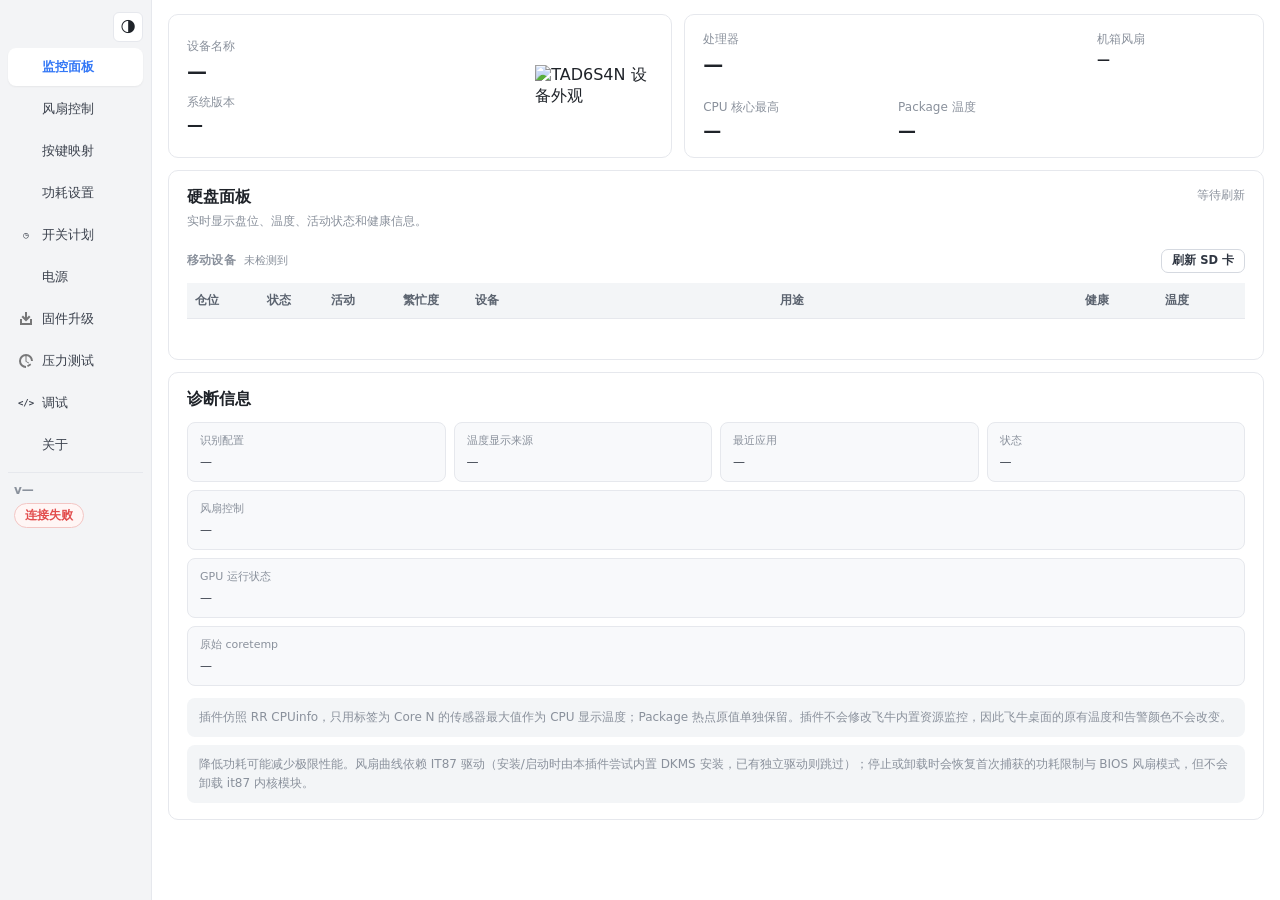
==== app/ui/static/index.html @ 25d03c38 "feat: 固件升级、压力测试、BIOS 在线升级与开关机计划（0.10.57-0.10.60） - firmware：FPT 工具上传与 BIOS/网卡固件本地刷写，上传校验与二次确认 - stre" ====
<!doctype html>
<html lang="zh-CN">
<head>
  <meta charset="utf-8">
  <meta name="viewport" content="width=device-width, initial-scale=1">
  <meta name="theme-color" content="#f3f4f6">
  <title>TAD6S4N模块</title>
  <script>
    // 首帧引导：与 app.js currentThemeMode() 同口径归一化存储值（非法值归
    // auto），跟随档优先读 fnOS 父窗口 body[theme-mode]（同源内嵌时），
    // 不可读再退 prefers-color-scheme，避免首帧闪错色。
    // theme-color 与 styles.css 的 --bg 同值：手机浏览器地址栏等宿主外壳
    // 取该色，跟随明暗同步，深色页面下不再顶条闪白。
    (function () {
      function parentThemeMode() {
        try {
          var parent = window.parent;
          if (parent === window || !parent.document || !parent.document.body) return '';
          var mode = (parent.document.body.getAttribute('theme-mode') || '').trim().toLowerCase();
          return mode === 'dark' || mode === 'light' ? mode : '';
        } catch (error) { return ''; /* 父窗口跨域不可读 */ }
      }
      try {
        var mode = localStorage.getItem('tad-theme');
        if (mode !== 'dark' && mode !== 'light' && mode !== 'auto') mode = 'auto';
        var theme = mode;
        if (mode === 'auto') {
          theme = parentThemeMode() || (window.matchMedia('(prefers-color-scheme: dark)').matches ? 'dark' : 'light');
        }
        document.documentElement.dataset.theme = theme;
        var themeColor = document.querySelector('meta[name="theme-color"]');
        if (themeColor) themeColor.setAttribute('content', theme === 'dark' ? '#141519' : '#f3f4f6');
      } catch (error) { /* localStorage 不可用时跟随系统 */ }
    })();
  </script>
  <link rel="stylesheet" href="styles.css?v=0.10.60">
  <script>
    // 样式自愈：升级包后浏览器可能仍持有带长缓存的远古样式表（无 CSS 变量，
    // 表现为图表坐标线消失、文字变黑、主题切换无反应）。绕过缓存拉取服务端
    // 现行 styles.css，缺少主题变量标记则把引用换成一次性地址强制刷新。
    (function () {
      if (!window.fetch) return;
      var link = document.querySelector('link[rel="stylesheet"][href*="styles.css"]');
      if (!link) return;
      fetch(link.href, { cache: 'reload' }).then(function (res) { return res.text(); }).then(function (text) {
        if (text.indexOf('chart-grid-line') !== -1 || link.dataset.healed === '1') return;
        link.dataset.healed = '1';
        link.href = link.href.replace(/([?&])v=[^&]*/, '$1v=' + Date.now());
      }).catch(function () { /* 网络失败时保持现状 */ });
    })();
  </script>
</head>
<body>
  <main class="shell">
    <div class="app-layout">
      <aside class="app-sidebar">
        <button id="theme-toggle" type="button" class="theme-toggle" aria-label="切换主题">🌗</button>
        <nav class="app-tabs" role="tablist" aria-label="插件功能">
          <button id="tab-temperature" type="button" role="tab" aria-selected="true" aria-controls="panel-temperature" tabindex="0"><img src="images/panel/监控面板图标.svg" alt="">监控面板</button>
          <button id="tab-fan" type="button" role="tab" aria-selected="false" aria-controls="panel-fan" tabindex="-1"><img src="images/panel/风扇控制图标.svg" alt="">风扇控制</button>
          <button id="tab-gpio" type="button" role="tab" aria-selected="false" aria-controls="panel-gpio" tabindex="-1"><img src="images/panel/按键映射图标.svg" alt="">按键映射</button>
          <button id="tab-power" type="button" role="tab" aria-selected="false" aria-controls="panel-power" tabindex="-1"><img src="images/panel/功耗设置图标.svg" alt="">功耗设置</button>
          <button id="tab-schedule" type="button" role="tab" aria-selected="false" aria-controls="panel-schedule" tabindex="-1"><span class="debug-tab-icon" aria-hidden="true">◷</span>开关计划</button>
          <button id="tab-crps" type="button" role="tab" aria-selected="false" aria-controls="panel-crps" tabindex="-1"><img src="images/panel/CRPS图标.svg" alt="">电源</button>
          <button id="tab-firmware" type="button" role="tab" aria-selected="false" aria-controls="panel-firmware" tabindex="-1"><img src="images/panel/固件升级图标.svg" alt="">固件升级</button>
          <button id="tab-stress" type="button" role="tab" aria-selected="false" aria-controls="panel-stress" tabindex="-1"><img src="images/panel/压力测试图标.svg" alt="">压力测试</button>
          <button id="tab-debug" type="button" role="tab" aria-selected="false" aria-controls="panel-debug" tabindex="-1"><span class="debug-tab-icon" aria-hidden="true">&lt;/&gt;</span>调试</button>
          <button id="tab-about" type="button" role="tab" aria-selected="false" aria-controls="panel-about" tabindex="-1"><img src="images/panel/关于我们图标.svg" alt="">关于</button>
        </nav>
        <section class="sidebar-meta" aria-label="插件信息">
          <span id="app-version" class="app-version">v—</span>
          <div class="health-summary">
            <span id="health" class="badge pending" tabindex="0" aria-describedby="health-tooltip">读取中</span>
            <div id="health-tooltip" class="health-tooltip" role="tooltip">正在读取模块状态…</div>
          </div>
        </section>
      </aside>

      <form id="config-form" class="tab-form">
        <section id="panel-temperature" class="tab-panel" role="tabpanel" aria-labelledby="tab-temperature">
          <section class="overview-grid" aria-label="设备状态">
            <article class="card device-identity">
              <div class="device-copy">
                <span>设备名称</span>
                <strong id="device-name">—</strong>
                <span>系统版本</span>
                <b id="os-version">—</b>
              </div>
              <img src="images/panel/设备外观图.svg" alt="TAD6S4N 设备外观">
            </article>
            <article class="card device-stats">
              <div class="processor-overview">
                <div>
                  <span>处理器</span>
                  <strong id="cpu-model">—</strong>
                </div>
                <div class="temperature-pair">
                  <p><span id="cpu-display-label">CPU 核心最高</span><b id="cpu-display-temperature">—</b></p>
                  <p><span>Package 温度</span><b id="package-temperature">—</b></p>
                </div>
              </div>
              <div class="fan-overview">
                <span>机箱风扇</span>
                <div id="fan-rpm-list" class="fan-rpm-list"><strong id="fan-rpm">—</strong></div>
              </div>
            </article>
          </section>

          <section class="card storage-panel" aria-labelledby="storage-heading">
            <div class="panel-heading">
              <div>
                <h2 id="storage-heading">硬盘面板</h2>
                <p>实时显示盘位、温度、活动状态和健康信息。</p>
              </div>
              <span id="storage-updated" class="table-meta">等待刷新</span>
            </div>
            <div id="storage-visual" class="storage-visual" aria-label="硬盘机箱槽位图"></div>
            <section id="storage-mobile" class="storage-mobile" aria-labelledby="storage-mobile-heading">
              <div class="storage-mobile-head">
                <h3 id="storage-mobile-heading">移动设备</h3>
                <span id="storage-mobile-count" class="storage-mobile-count">未检测到</span>
                <span id="storage-mobile-status" class="storage-mobile-status" role="status" aria-live="polite"></span>
                <button id="storage-refresh-sdcard" type="button" class="ghost">刷新 SD 卡</button>
              </div>
              <div id="storage-mobile-list" class="storage-mobile-list"></div>
            </section>
            <div class="table-scroll">
              <table class="status-table storage-table">
                <thead><tr><th class="storage-col-slot">仓位</th><th class="storage-col-state">状态</th><th class="storage-col-activity">活动</th><th class="storage-col-util">繁忙度</th><th class="storage-col-device"><span class="storage-head-device">设备</span><span class="storage-head-model">型号</span></th><th class="storage-col-purpose">用途</th><th class="storage-col-health">健康</th><th class="storage-col-temp">温度</th></tr></thead>
                <tbody id="storage-body"></tbody>
              </table>
            </div>
            <p id="storage-error" class="inline-status"></p>
          </section>

          <section class="card details">
            <h2>诊断信息</h2>
            <dl class="diagnostic-grid">
              <div class="diagnostic-card"><dt>识别配置</dt><dd id="profile">—</dd></div>
              <div class="diagnostic-card"><dt>温度显示来源</dt><dd id="temperature-source">—</dd></div>
              <div class="diagnostic-card"><dt>最近应用</dt><dd id="last-apply">—</dd></div>
              <div class="diagnostic-card"><dt>状态</dt><dd id="last-error">—</dd></div>
              <div class="diagnostic-card diagnostic-wide"><dt>风扇控制</dt><dd id="fan-control" class="diagnostic-chips">—</dd></div>
              <div class="diagnostic-card diagnostic-wide"><dt>GPU 运行状态</dt><dd id="gpu-runtime" class="diagnostic-chips">—</dd></div>
              <div class="diagnostic-card diagnostic-wide"><dt>原始 coretemp</dt><dd id="temperature-sensors" class="diagnostic-chips sensor-chips">—</dd></div>
            </dl>
            <p class="notice temperature-notice">插件仿照 RR CPUinfo，只用标签为 Core N 的传感器最大值作为 CPU 显示温度；Package 热点原值单独保留。插件不会修改飞牛内置资源监控，因此飞牛桌面的原有温度和告警颜色不会改变。</p>
            <p class="notice">降低功耗可能减少极限性能。风扇曲线依赖 IT87 驱动（安装/启动时由本插件尝试内置 DKMS 安装，已有独立驱动则跳过）；停止或卸载时会恢复首次捕获的功耗限制与 BIOS 风扇模式，但不会卸载 it87 内核模块。</p>
          </section>
        </section>

        <section id="panel-fan" class="tab-panel" role="tabpanel" aria-labelledby="tab-fan" hidden>
          <div id="fan-driver-warning" class="fan-driver-warning" role="alert" hidden>
            <span class="warning-icon" aria-hidden="true">!</span>
            <div>
              <strong id="fan-warning-title">未检测到或未加载 IT87 风扇驱动</strong>
              <p><span id="fan-warning-description">风扇转速和 PWM 控制暂不可用。请确认已安装 dkms、gcc、make 与当前内核的 linux-headers，然后重启本模块。</span> <a id="fan-warning-driver-link" href="https://github.com/IamAyang233/fnos-it87-kmod" target="_blank" rel="noopener noreferrer">仍可用独立 IT87 驱动包（可选）</a></p>
            </div>
          </div>
          <section class="card fan-editor" aria-labelledby="fan-heading">
            <div class="panel-heading fan-heading">
              <div>
                <h2 id="fan-heading">HDD/SATA、NVMe 与 CPU 三温控曲线</h2>
                <p>三条曲线分别计算目标转速，始终采用较高值；出厂默认按「平衡」曲线绑定全部风扇与硬盘，传感器异常或达到紧急温度时自动满速（「关停」档除外：维修期间一律停转，超过紧急温度只蜂鸣报警，最长 5 分钟后自动恢复原曲线并起转，再次点击「关停」也可立即恢复）。</p>
              </div>
              <label class="toggle"><input id="fan-enabled" type="checkbox"><span></span>启用风扇曲线</label>
            </div>

            <select id="fan-device" hidden aria-hidden="true"></select>
            <div class="field-grid fan-settings">
              <label class="field">
                <span>最低转速</span>
                <div class="input-wrap"><input id="fan-min" type="number" min="30" max="100" step="1" required><b>%</b></div>
                <small>默认 40%；为防止停转，最低允许 30%</small>
              </label>
              <label class="field">
                <span>紧急满速温度</span>
                <div class="input-wrap"><input id="fan-emergency" type="number" min="70" max="100" step="1" required><b>°C</b></div>
                <small>达到此温度立即强制 100%</small>
              </label>
              <label class="field">
                <span>采样间隔</span>
                <div class="input-wrap"><input id="fan-poll" type="number" min="1" max="10" step="1" required><b>秒</b></div>
                <small>建议保持 2 秒</small>
              </label>
            </div>

            <div class="curve-tabs" role="tablist" aria-label="温控曲线编辑器切换">
              <button id="curve-tab-hdd" type="button" class="curve-tab" role="tab" aria-selected="true" aria-controls="disk-curve-editor">HDD/SATA</button>
              <button id="curve-tab-nvme" type="button" class="curve-tab" role="tab" aria-selected="false" aria-controls="nvme-curve-editor">NVMe</button>
              <button id="curve-tab-cpu" type="button" class="curve-tab" role="tab" aria-selected="false" aria-controls="cpu-curve-editor">CPU</button>
            </div>

            <div class="curve-modes" role="group" aria-label="曲线模式">
              <span class="curve-modes-label">曲线模式</span>
              <button id="curve-mode-quiet" type="button" class="curve-mode" data-curve-mode="quiet">静音</button>
              <button id="curve-mode-balanced" type="button" class="curve-mode" data-curve-mode="balanced">平衡</button>
              <button id="curve-mode-performance" type="button" class="curve-mode" data-curve-mode="performance">性能</button>
              <button id="curve-mode-temp" type="button" class="curve-mode" data-curve-mode="temp">临时</button>
              <button id="curve-mode-full" type="button" class="curve-mode" data-curve-mode="full">全速</button>
              <button id="curve-mode-off" type="button" class="curve-mode" data-curve-mode="off">关停</button>
              <button id="curve-mode-manual" type="button" class="curve-mode" data-curve-mode="manual">手动</button>
              <button id="curve-custom-1" type="button" class="curve-mode" data-curve-slot="1">自定义 1</button>
              <button id="curve-custom-2" type="button" class="curve-mode" data-curve-slot="2">自定义 2</button>
              <button id="curve-custom-3" type="button" class="curve-mode" data-curve-slot="3">自定义 3</button>
            </div>

            <div id="fan-alarm-mute-row" class="fan-alarm-mute">
              <label class="toggle"><input id="fan-alarm-mute" type="checkbox"><span></span>临时静音关停档故障/超温报警</label>
              <span id="fan-alarm-mute-status" class="inline-status" role="status" aria-live="polite">仅屏蔽关停档下每 20 秒一次的蜂鸣；界面报警与日志保留，退出「关停」后自动恢复。</span>
            </div>

            <div class="curve-editors">
              <section id="disk-curve-editor" class="curve-editor" role="tabpanel" aria-labelledby="disk-curve-heading" data-curve-kind="hdd">
                <div class="curve-editor-heading">
                  <h3 id="disk-curve-heading">HDD/SATA 温度曲线</h3>
                  <span>取已勾选前置仓的最高温度</span>
                </div>
                <svg id="disk-curve-chart" class="curve-chart" viewBox="0 0 640 260" role="application" tabindex="0" aria-label="可拖拽的 HDD 温控曲线"></svg>
                <div class="curve-toolbar">
                  <div class="curve-actions">
                    <button id="disk-curve-add" type="button">+ 增加节点</button>
                    <button id="disk-curve-remove" type="button">删除选中节点</button>
                  </div>
                  <strong id="disk-curve-selected">—</strong>
                </div>
                <fieldset class="curve-fan-selector"><legend>HDD/SATA 曲线控制的风扇</legend><div id="hdd-fan-options" class="curve-fan-options"></div></fieldset>
                <fieldset class="curve-slot-selector">
                  <legend>参与 HDD/SATA 温控的槽位</legend>
                  <p>取消勾选后，该槽位温度不再影响风扇；温度缓存约每 60 秒更新。</p>
                  <div id="hdd-slot-options" class="curve-slot-options"></div>
                </fieldset>
              </section>
              <section id="nvme-curve-editor" class="curve-editor" role="tabpanel" aria-labelledby="nvme-curve-heading" data-curve-kind="nvme" hidden>
                <div class="curve-editor-heading">
                  <h3 id="nvme-curve-heading">NVMe 温度曲线</h3>
                  <span>取已勾选 M.2 槽的最高温度</span>
                </div>
                <svg id="nvme-curve-chart" class="curve-chart" viewBox="0 0 640 260" role="application" tabindex="0" aria-label="可拖拽的 NVMe 温控曲线"></svg>
                <div class="curve-toolbar">
                  <div class="curve-actions">
                    <button id="nvme-curve-add" type="button">+ 增加节点</button>
                    <button id="nvme-curve-remove" type="button">删除选中节点</button>
                  </div>
                  <strong id="nvme-curve-selected">—</strong>
                </div>
                <fieldset class="curve-fan-selector"><legend>NVMe 曲线控制的风扇</legend><div id="nvme-fan-options" class="curve-fan-options"></div></fieldset>
                <fieldset class="curve-slot-selector">
                  <legend>参与 NVMe/SSD 温控的槽位</legend>
                  <p>取消勾选后，该槽位温度不再影响风扇；全部取消则停用 NVMe 温控曲线。</p>
                  <div id="nvme-slot-options" class="curve-slot-options"></div>
                </fieldset>
              </section>
              <section id="cpu-curve-editor" class="curve-editor" role="tabpanel" aria-labelledby="cpu-curve-heading" data-curve-kind="cpu" hidden>
                <div class="curve-editor-heading">
                  <h3 id="cpu-curve-heading">CPU 温度曲线</h3>
                  <span>读取 coretemp 最高值</span>
                </div>
                <svg id="fan-curve-chart" class="curve-chart" viewBox="0 0 640 260" role="application" tabindex="0" aria-label="可拖拽的 CPU 温控曲线"></svg>
                <div class="curve-toolbar">
                  <div class="curve-actions">
                    <button id="curve-add" type="button">+ 增加节点</button>
                    <button id="curve-remove" type="button">删除选中节点</button>
                  </div>
                  <strong id="curve-selected">—</strong>
                </div>
                <fieldset class="curve-fan-selector"><legend>CPU 曲线控制的风扇</legend><div id="cpu-fan-options" class="curve-fan-options"></div></fieldset>
              </section>
            </div>
            <p class="notice curve-notice">最终转速 = HDD/SATA、NVMe 与 CPU 三条曲线目标的最高值；某类盘温暂不可用时，该曲线不参与控制。</p>
          </section>
          <div class="actions app-actions">
            <button id="save-fan" type="button" class="primary">保存风扇控制</button>
          </div>
          <p id="message-fan" class="message" role="status" aria-live="polite"></p>

          <section class="card history-card" aria-labelledby="history-heading">
            <div class="panel-heading">
              <div>
                <h2 id="history-heading">历史温度</h2>
                <p>采样开关、保存天数等更多设置在“&lt;/&gt; 调试”页的“历史温度与风扇控制”。</p>
              </div>
              <div class="history-range" role="group" aria-label="时间范围">
                <div class="history-range-slider">
                  <output id="history-range-value" class="history-range-value" for="history-range-slider">30 分钟</output>
                  <input id="history-range-slider" class="history-range-input" type="range" min="0" max="1000" step="1" value="0" aria-label="历史时间范围：30 分钟到 2 小时无极调节（1 分钟粒度），之后为 6 小时、12 小时、24 小时、7 天、30 天固定挡位，7 天与 30 天按保存天数显隐">
                  <div class="history-range-ticks layout-7" aria-hidden="true">
                    <span class="history-range-tick" data-tick="cont-min">30分</span>
                    <span class="history-range-tick" data-tick="cont-max">2时</span>
                    <span class="history-range-tick" data-tick="6h">6时</span>
                    <span class="history-range-tick" data-tick="12h">12时</span>
                    <span class="history-range-tick" data-tick="24h">24时</span>
                    <span class="history-range-tick" data-tick="7d">7天</span>
                    <span class="history-range-tick" data-tick="30d">30天</span>
                  </div>
                </div>
              </div>
            </div>
            <div id="history-legend" class="history-legend"></div>
            <svg id="history-chart" class="curve-chart history-chart" viewBox="0 0 640 260" role="img" aria-label="温度与风扇转速历史曲线"></svg>
            <div id="history-scrub-bar" class="history-scrub-bar" hidden>
              <span id="history-scrub-range" class="history-scrub-range"></span>
              <button id="history-scrub-live" class="history-scrub-live" type="button" hidden>回到最新</button>
            </div>
            <div id="history-tooltip" class="history-tooltip" role="status" hidden></div>
            <p id="history-status" class="inline-status"></p>
          </section>
          <section class="card debug-panel" id="fan-debug-card" aria-labelledby="fan-debug-heading" hidden>
            <div class="panel-heading">
              <div>
                <h2 id="fan-debug-heading">风扇调试</h2>
                <p>逐风扇手动设定转速与独立的自动递增测试。勾选接管的风扇脱离温控曲线、仅受行内调试值控制（CPU 超过紧急温度时仍强制全速兜底）；未接管的风扇照常受曲线控制，可与调试中的风扇并存。</p>
              </div>
            </div>
            <div class="table-scroll">
              <table class="status-table fan-debug-table">
                <thead><tr><th>接管</th><th>风扇</th><th>通道</th><th>当前转速</th><th>当前 PWM</th><th>模式</th><th>调试转速</th><th>每次递增</th><th>递增间隔</th><th>自动测试</th></tr></thead>
                <tbody id="fan-debug-body"></tbody>
              </table>
            </div>
            <p class="notice">勾选“接管”后该风扇脱离温控曲线，仅受行内调试转速控制；取消勾选立即恢复曲线并结束该风扇的自动测试。调试值支持三种单位：转速 RPM（闭环控制——设定目标转速后按反馈实测自动微调 PWM，实测与目标差 ≤3% 即保持；目标初值来自自动学习的 PWM→转速特性表，全速运转时满转基准也会自动标定并随特性表在重启后保留，表随风扇被驱动过的工况自动充实；等不及自然学习可点行内“标定”主动全速数秒一次学到位；实际转速仍以“当前转速”读数为准）、百分比 %（0–100）、PWM（0–255 原始占空比，不带符号），切换单位时数值自动换算并同步。行内“自动测试”滑动开关按风扇独立启停：开启后从当前调试转速起，按该行的递增值与间隔推进，到所选单位上限自动完成并保持；再次开启会从 0 重跑。一个风扇递增期间，其他风扇可照常手动调试。</p>
            <p id="fan-debug-status" class="message" role="status" aria-live="polite"></p>
          </section>

        </section>

        <section id="panel-gpio" class="tab-panel" role="tabpanel" aria-labelledby="tab-gpio" hidden>
          <section class="card gpio-editor" aria-labelledby="gpio-heading">
            <div class="panel-heading gpio-heading">
              <div>
                <h2 id="gpio-heading">机箱按键映射</h2>
                <p>可映射机箱正面面板的复制按键、网络按键、后置重置键功能。</p>
              </div>
              <label class="toggle"><input id="gpio-enabled" type="checkbox"><span></span>启用按键映射</label>
            </div>
            <div class="table-scroll">
              <table class="status-table gpio-table">
                <thead><tr><th>按键</th><th>短按（按一下）</th><th>长按 3 秒</th><th>长按 9 秒</th><th>长按 15 秒</th></tr></thead>
                <tbody>
                  <tr data-button="copy"><th data-label="按键"><span class="button-name"><img src="images/panel/复制按键.svg" alt="">复制按键</span></th><td data-label="短按（按一下）"><select class="gpio-action" data-stage="short"></select></td><td data-label="长按 3 秒"><select class="gpio-action" data-stage="hold_3s"></select></td><td data-label="长按 9 秒"><select class="gpio-action" data-stage="hold_9s"></select></td><td data-label="长按 15 秒"><select class="gpio-action" data-stage="hold_15s"></select></td></tr>
                  <tr data-button="network"><th data-label="按键"><span class="button-name"><img src="images/panel/网络按键.svg" alt="">网络按键</span></th><td data-label="短按（按一下）"><select class="gpio-action" data-stage="short"></select></td><td data-label="长按 3 秒"><select class="gpio-action" data-stage="hold_3s"></select></td><td data-label="长按 9 秒"><select class="gpio-action" data-stage="hold_9s"></select></td><td data-label="长按 15 秒"><select class="gpio-action" data-stage="hold_15s"></select></td></tr>
                  <tr data-button="rear_reset"><th data-label="按键"><span class="button-name"><img src="images/panel/RESET按键.svg" alt="">后置重置按键</span></th><td data-label="短按（按一下）"><select class="gpio-action" data-stage="short"></select></td><td data-label="长按 3 秒"><select class="gpio-action" data-stage="hold_3s"></select></td><td data-label="长按 9 秒"><select class="gpio-action" data-stage="hold_9s"></select></td><td data-label="长按 15 秒"><select class="gpio-action" data-stage="hold_15s"></select></td></tr>
                </tbody>
              </table>
            </div>
            <div class="actions app-actions gpio-save-row">
              <button id="save-gpio" type="button" class="primary">保存按钮控制</button>
            </div>
            <p id="message-gpio" class="message" role="status" aria-live="polite"></p>
            <div class="gpio-sdcard-row">
              <button id="gpio-refresh-sdcard" type="button">刷新 SD 卡</button>
              <span id="gpio-sdcard-status" class="inline-status" role="status" aria-live="polite" data-idle="立即刷新 USB 读卡器。">立即刷新 USB 读卡器。</span>
            </div>
            <div class="gpio-sdcard-row">
              <label class="toggle"><input id="gpio-storage-notify" type="checkbox"><span></span>存储设备插入提示音</label>
              <span id="gpio-storage-notify-status" class="inline-status" role="status" aria-live="polite">开启之后当有新存储设备被识别的时候会滴一声。</span>
            </div>
            <div class="gpio-sdcard-row">
              <label class="toggle"><input id="gpio-feedback" type="checkbox" checked><span></span>按键触发功能声光提示</label>
              <span id="gpio-feedback-status" class="inline-status" role="status" aria-live="polite">开启后通过按键触发动作会滴滴滴响 3 声并让复制键 LED 闪 3 次，脚本运行结束时也会重复一次声光提示。</span>
            </div>
            <div class="gpio-sdcard-row">
              <label class="toggle"><input id="gpio-power-chime" type="checkbox" checked><span></span>开机与关机提示音</label>
              <span id="gpio-power-chime-status" class="inline-status" role="status" aria-live="polite">开启后开机进入系统、网页可访问时滴一声，触发软关机时再滴一声。</span>
            </div>
            <p id="gpio-status" class="inline-status">按键映射默认开启；默认只有网络键的短按绑定「刷新 SD 卡」（换卡后读卡器认不出来时按一下），其余按键与档位默认无动作，按需自行绑定。</p>
          </section>
          <section class="card gpio-scripts-panel" aria-labelledby="gpio-scripts-heading">
            <div class="panel-heading">
              <div>
                <h2 id="gpio-scripts-heading">Shell 脚本管理</h2>
                <p>新增或编辑 Bash 脚本后，再到上方长按下拉框选择对应脚本；最后点击“保存按钮控制”统一持久化。</p>
              </div>
              <button id="gpio-script-add" type="button" class="primary">+ 新增脚本</button>
            </div>
            <div id="gpio-script-list" class="gpio-script-list"></div>
            <div id="gpio-script-editor" class="gpio-script-editor" hidden>
              <input id="gpio-script-id" type="hidden">
              <label class="field script-name-field">
                <span>脚本名称</span>
                <input id="gpio-script-name" class="text-input" type="text" maxlength="64" placeholder="例如：重启 Docker 服务" autocomplete="off">
              </label>
              <label class="script-body-label" for="gpio-script-body">Bash 脚本内容</label>
              <div class="bash-editor">
                <pre id="gpio-script-highlight" aria-hidden="true"><code></code></pre>
                <textarea id="gpio-script-body" aria-label="Bash 脚本内容" spellcheck="false" autocapitalize="off" autocomplete="off" wrap="off" placeholder="#!/usr/bin/env bash&#10;set -euo pipefail&#10;&#10;# 在这里编写脚本"></textarea>
              </div>
              <div class="script-editor-footer">
                <span id="gpio-script-size">0 / 65536 字节</span>
                <div class="actions">
                  <button id="gpio-script-cancel" type="button">取消</button>
                  <button id="gpio-script-commit" type="button" class="primary">应用脚本修改</button>
                </div>
              </div>
            </div>
            <p id="gpio-script-message" class="inline-status" role="status" aria-live="polite"></p>
            <p class="notice script-risk-notice">高风险功能：脚本拥有 root 权限，可以修改或删除系统数据。插件只负责固定使用 Bash、限制执行时间和输出大小，不会分析脚本是否安全。</p>
          </section>
          <section class="card gpio-backup-panel" aria-labelledby="gpio-backup-heading">
            <div class="panel-heading">
              <div>
                <h2 id="gpio-backup-heading">备份任务</h2>
                <p>可以快速创建备份任务。</p>
              </div>
              <button id="backup-job-add" type="button" class="primary">+ 新增备份任务</button>
            </div>
            <div id="backup-job-list" class="backup-job-list"></div>

            <div id="backup-job-editor" class="backup-job-editor" hidden>
              <input id="backup-job-id" type="hidden">
              <label class="field script-name-field">
                <span>任务名称</span>
                <input id="backup-job-name" class="text-input" type="text" maxlength="64" placeholder="例如：U 盘照片备份到硬盘" autocomplete="off">
              </label>

              <div class="backup-location">
                <span class="backup-location-label">源（要备份的内容）</span>
                <div class="backup-location-row">
                  <input id="backup-job-source" class="text-input backup-path-input" type="text" readonly placeholder="尚未选择">
                  <button id="backup-job-source-pick" type="button">浏览…</button>
                  <button id="backup-job-source-volume" type="button">可移动卷</button>
                  <button id="backup-job-source-clear" type="button" class="ghost">清除</button>
                </div>
                <p id="backup-job-source-hint" class="backup-hint"></p>
              </div>

              <div class="backup-location">
                <span class="backup-location-label">目标（备份放到哪里）</span>
                <div class="backup-location-row">
                  <input id="backup-job-target" class="text-input backup-path-input" type="text" readonly placeholder="尚未选择">
                  <button id="backup-job-target-pick" type="button">浏览…</button>
                  <button id="backup-job-target-volume" type="button">可移动卷</button>
                  <button id="backup-job-target-clear" type="button" class="ghost">清除</button>
                </div>
                <p id="backup-job-target-hint" class="backup-hint"></p>
              </div>

              <fieldset class="backup-mode">
                <legend>复制方式</legend>
                <label class="backup-mode-option" id="backup-job-mode-archive">
                  <input type="radio" name="backup-mode" value="archive">
                  <span><strong>按日期增量归档（硬链接增量）</strong><small>每次生成一个带时间戳的快照；没变化的文件用硬链接复用上一份，几乎不额外占用空间。源文件不动。</small></span>
                </label>
                <label class="backup-mode-option" id="backup-job-mode-move-archive">
                  <input type="radio" name="backup-mode" value="move_archive">
                  <span><strong>按日期转移归档（复制后清空源）</strong><small>在目标下建一个日期目录，把源文件复制进去之后删除源里的文件。适合「导入到 NAS 后清空来源」。</small></span>
                </label>
                <label class="field backup-keep-field backup-mode-keep" id="backup-job-keep-row" hidden>
                  <span>归档保留份数（0 = 不限）</span>
                  <input id="backup-job-keep" class="text-input" type="number" min="0" max="1000" step="1" value="0">
                </label>
                <label class="backup-mode-option">
                  <input type="radio" name="backup-mode" value="sync">
                  <span><strong>同步文件</strong><small>让目标与源完全一致，目标里多出来的文件会被删除。源文件不动。</small></span>
                </label>
                <label class="backup-mode-option">
                  <input type="radio" name="backup-mode" value="copy">
                  <span><strong>直接复制覆盖</strong><small>把源里的内容复制进目标；同名文件覆盖。目标中多出来的文件原样保留。</small></span>
                </label>
                <label class="backup-mode-option">
                  <input type="radio" name="backup-mode" value="move_overwrite">
                  <span><strong>移动覆盖（复制后删源）</strong><small>复制成功后删除源里的文件；同名文件覆盖，目标中多出来的文件原样保留。</small></span>
                </label>
              </fieldset>

              <div class="backup-options">
                <label class="toggle backup-overwrite"><input id="backup-job-overwrite" type="checkbox" checked><span></span>覆盖目标中已存在的同名文件</label>
              </div>
              <p class="backup-hint" id="backup-job-mode-hint"></p>

              <div class="field script-name-field">
                <label class="toggle backup-marker-toggle"><input id="backup-job-marker-write" type="checkbox"><span></span>在源中创建标识文件</label>
                <span>源介质标识（可选，用来确认没认错盘）</span>
                <input id="backup-job-marker" class="text-input" type="text" maxlength="128" placeholder="留空＝不校验" autocomplete="off">
              </div>
              <p class="backup-hint" id="backup-marker-hint">
                作用：在源介质里放一个名为 <code>.tad-backup/source</code> 的小文件，内容就是上面的标识。每次备份前会先核对它，对不上就拒绝执行，用来防止 U 盘/移动硬盘插错、或者换接口后挂载到别的路径时复制错盘。如果您的数据需要严谨对待那么请创建标识文件，否则：留空＝不校验。
              </p>
              <p class="backup-hint">
                用法：<b>不需要自己写内容</b>。打开开关会自动生成一串随机标识并立刻写进源介质（标识文件不会被复制到备份里）。请务必在插着正确介质时打开，否则会把错误的盘标成「对的盘」。
              </p>

              <div class="script-editor-footer">
                <span id="backup-job-message" class="inline-status" role="status" aria-live="polite"></span>
                <div class="actions">
                  <button id="backup-job-test" type="button">试跑</button>
                  <button id="backup-job-cancel" type="button">取消</button>
                  <button id="backup-job-commit" type="button" class="primary">保存任务</button>
                </div>
              </div>
            </div>

            <p id="backup-status" class="inline-status" role="status" aria-live="polite"></p>
            <p class="notice">备份由系统 rsync 执行、以 root 运行。正式运行前建议先点「试跑」，它会只列出将要复制的文件而不真正写入。</p>
          </section>
          <section class="card gpio-backup-panel" aria-labelledby="auto-backup-heading">
            <div class="panel-heading">
              <div>
                <h2 id="auto-backup-heading">自动备份（打标卷）</h2>
                <p>给 U 盘 / 移动硬盘打标并通过按键绑定，实现自动给打过标的移动存储设备提供：复制 / 转移 / 归档服务。</p>
              </div>
              <button id="auto-backup-add" type="button" class="primary">+ 新增自动备份规则</button>
            </div>

            <div class="auto-marker-bar">
              <button id="auto-backup-marker-pick" type="button">给整块卷打标…</button>
              <button id="auto-backup-sub-pick" type="button">给子目录打标…</button>
              <button id="auto-backup-marker-refresh" type="button">刷新列表</button>
            </div>
            <p class="backup-hint">
              打标只写在卷内的 <code>.tad-backup/</code> 目录里，不会往卷根丢文件。选卷内任意目录即可认定这块盘；
              <b>整块卷打标</b>＝整块盘参与，<b>子目录打标</b>可以给多个子目录分别打标（例如 DCIM、VIDEO），之后只操作这些子目录的内容，
              导入 NAS 时保留目录名（<code>目标/DCIM/…</code>）。              打标时填个<b>别名</b>，列表里一眼就能认出是哪块盘。
              移动类模式（移动覆盖 / 按日期转移归档）在「打标卷 → NAS」方向可直接使用；
              反过来（NAS → 打标卷）会删除 NAS 上的源文件，需要逐条勾选确认，并且每次只作用于一块打标盘。
            </p>

            <div id="auto-backup-devices" class="auto-device-list"></div>

            <div id="auto-backup-list" class="backup-job-list"></div>

            <div id="auto-backup-editor" class="backup-job-editor" hidden>
              <input id="auto-backup-id" type="hidden">
              <label class="field script-name-field">
                <span>规则名称</span>
                <input id="auto-backup-name" class="text-input" type="text" maxlength="64" placeholder="例如：相机卡导入" autocomplete="off">
              </label>

              <fieldset class="backup-mode">
                <legend>方向</legend>
                <label class="backup-mode-option">
                  <input type="radio" name="auto-backup-direction" value="from_volume">
                  <span><strong>打标卷 → NAS</strong><small>把打标盘里的资料导入 NAS；配合「按日期转移归档」可在导入后自动清空 U 盘。</small></span>
                </label>
                <label class="backup-mode-option">
                  <input type="radio" name="auto-backup-direction" value="to_volume">
                  <span><strong>NAS → 打标卷</strong><small>把 NAS 上选定的目录备份进打标盘（卷内目标子目录不存在时会自动创建）。选移动类模式会删除 NAS 上的源文件，需要勾选确认。</small></span>
                </label>
              </fieldset>

              <div class="backup-location">
                <span class="backup-location-label" id="auto-backup-fixed-label">NAS 侧目标（导入到哪里）</span>
                <div class="backup-location-row">
                  <input id="auto-backup-fixed" class="text-input backup-path-input" type="text" readonly placeholder="尚未选择">
                  <button id="auto-backup-fixed-pick" type="button">浏览…</button>
                  <button id="auto-backup-fixed-clear" type="button" class="ghost">清除</button>
                </div>
                <p id="auto-backup-fixed-hint" class="backup-hint"></p>
              </div>

              <label class="field backup-keep-field" id="auto-backup-sub-field" hidden>
                <span>打标卷内目标子目录（可选，留空 = 卷根）</span>
                <input id="auto-backup-sub" class="text-input" type="text" maxlength="256" placeholder="例如 DCIM" autocomplete="off">
              </label>
              <p class="backup-hint" id="auto-backup-sub-hint">「打标卷 → NAS」方向的卷内范围由<b>打标时标记的子目录</b>决定（整卷打标就是整块卷），这里不用填。</p>

              <fieldset class="backup-mode">
                <legend>复制方式</legend>
                <label class="backup-mode-option" id="auto-backup-mode-archive">
                  <input type="radio" name="auto-backup-mode" value="archive">
                  <span><strong>按日期增量归档（硬链接增量）</strong><small>每次生成一个带时间戳的快照；没变化的文件用硬链接复用上一份，几乎不额外占用空间。源文件不动。</small></span>
                </label>
                <label class="backup-mode-option" id="auto-backup-mode-move-archive">
                  <input type="radio" name="auto-backup-mode" value="move_archive">
                  <span><strong>按日期转移归档（复制后清空源）</strong><small>在目标下建一个日期目录，把源文件复制进去之后删除源里的文件。适合「导入到 NAS 后清空来源」。</small></span>
                </label>
                <label class="field backup-keep-field backup-mode-keep" id="auto-backup-keep-row" hidden>
                  <span>归档保留份数（0 = 不限）</span>
                  <input id="auto-backup-keep" class="text-input" type="number" min="0" max="1000" step="1" value="0">
                </label>
                <label class="backup-mode-option">
                  <input type="radio" name="auto-backup-mode" value="sync">
                  <span><strong>同步文件</strong><small>让目标与源完全一致，目标里多出来的文件会被删除。源文件不动。</small></span>
                </label>
                <label class="backup-mode-option">
                  <input type="radio" name="auto-backup-mode" value="copy">
                  <span><strong>直接复制覆盖</strong><small>把源里的内容复制进目标；同名文件覆盖。目标中多出来的文件原样保留。</small></span>
                </label>
                <label class="backup-mode-option">
                  <input type="radio" name="auto-backup-mode" value="move_overwrite">
                  <span><strong>移动覆盖（复制后删源）</strong><small>复制成功后删除源里的文件；同名文件覆盖，目标中多出来的文件原样保留。</small></span>
                </label>
              </fieldset>

              <div class="backup-options">
                <label class="toggle backup-overwrite"><input id="auto-backup-overwrite" type="checkbox" checked><span></span>覆盖目标中已存在的同名文件</label>
              </div>
              <p class="backup-hint" id="auto-backup-mode-hint"></p>
              <label class="toggle backup-danger-toggle" id="auto-backup-allow-move-field" hidden><input id="auto-backup-allow-move" type="checkbox"><span></span>我确认：这条规则可以删除 NAS 上的源文件</label>

              <div class="script-editor-footer">
                <span id="auto-backup-message" class="inline-status" role="status" aria-live="polite"></span>
                <div class="actions">
                  <button id="auto-backup-test" type="button">试跑</button>
                  <button id="auto-backup-cancel" type="button">取消</button>
                  <button id="auto-backup-commit" type="button" class="primary">保存规则</button>
                </div>
              </div>
            </div>

            <p id="auto-backup-status" class="inline-status" role="status" aria-live="polite"></p>
            <p class="notice">两种移动模式只删除已被 rsync 确认复制成功的文件（复制成功一个删一个），中途出错时没传完的文件仍留在卷里；空目录结构会保留，盘还能继续用。</p>
          </section>
        </section>

        <section id="panel-power" class="tab-panel" role="tabpanel" aria-labelledby="tab-power" hidden>
          <section class="card power-panel" aria-labelledby="power-heading">
            <div class="panel-heading">
              <div>
                <h2 id="power-heading">功耗模式</h2>
                <p>根据处理器自动提供节能、标准和性能配置，也可切换到自定义功耗。</p>
              </div>
              <label class="toggle"><input id="enabled" type="checkbox"><span></span>启用限制</label>
            </div>
            <div id="power-modes" class="power-modes" role="radiogroup" aria-label="功耗模式">
              <label><input type="radio" name="power-mode" value="saving"><span>节能</span></label>
              <label><input type="radio" name="power-mode" value="standard"><span>标准</span></label>
              <label><input type="radio" name="power-mode" value="performance"><span>性能</span></label>
              <label><input type="radio" name="power-mode" value="custom"><span>自定义</span></label>
            </div>
            <div class="power-current"><span>当前 PL1 <b id="current-pl1">—</b></span><span>当前 PL2 <b id="current-pl2">—</b></span></div>
            <div id="power-custom-fields" class="field-grid power-settings">
              <label class="field"><span>PL1 持续功耗</span><div class="input-wrap"><input id="pl1" type="number" step="1" required><b>W</b></div><small id="pl1-range">—</small></label>
              <label class="field"><span>PL2 短时功耗</span><div class="input-wrap"><input id="pl2" type="number" step="1" required><b>W</b></div><small id="pl2-range">—</small></label>
              <label class="field"><span>自动校验间隔</span><div class="input-wrap"><input id="interval" type="number" min="5" max="300" step="1" required><b>秒</b></div><small>系统或休眠恢复覆盖限制后自动重应用</small></label>
            </div>
            <p class="notice">预设值始终受当前处理器与 RAPL 硬件上限约束；性能模式不会越过插件识别的安全范围。</p>
          </section>
          <div class="actions app-actions">
            <button id="save-global" type="button" class="primary">保存功耗设置</button>
            <button id="apply-now" type="button">立即重应用</button>
            <button id="restore" type="button" class="danger">恢复安装前配置</button>
          </div>
          <p id="message-global" class="message" role="status" aria-live="polite"></p>
        </section>

        <section id="panel-schedule" class="tab-panel" role="tabpanel" aria-labelledby="tab-schedule" hidden>
          <section class="card schedule-panel" aria-labelledby="schedule-heading">
            <div class="panel-heading">
              <div>
                <h2 id="schedule-heading">开关机计划</h2>
                <p>设置 NAS 自动开机与关机时间。关机到点由本模块触发；开机写入主板 RTC，到点自动上电（需主板支持 RTC 唤醒）。</p>
              </div>
            </div>
            <div class="schedule-toolbar">
              <button id="schedule-add" type="button" class="primary">新增计划</button>
              <button id="schedule-edit" type="button" disabled>编辑</button>
              <button id="schedule-delete" type="button" class="danger" disabled>删除</button>
              <button id="schedule-enable" type="button" disabled>启用</button>
              <button id="schedule-disable" type="button" disabled>停用</button>
              <button id="schedule-apply" type="button">应用计划</button>
              <button id="schedule-test" type="button">测试开机计划</button>
            </div>
            <div class="schedule-stats">
              <div class="schedule-stat"><span class="schedule-stat-label">总计划数</span><b id="schedule-total">0</b></div>
              <div class="schedule-stat"><span class="schedule-stat-label">已启用</span><b id="schedule-enabled">0</b></div>
              <div class="schedule-stat"><span class="schedule-stat-label">下次执行</span><b id="schedule-next">—</b></div>
            </div>
            <div class="schedule-table-wrap">
              <table class="schedule-table">
                <thead><tr><th>已启用</th><th>触发时间</th><th>操作</th><th>状态</th></tr></thead>
                <tbody id="schedule-rows"></tbody>
              </table>
              <p id="schedule-empty" class="schedule-empty">还没有计划，点击「新增计划」创建第一条。</p>
            </div>
            <p id="schedule-footer" class="inline-status"></p>
            <p id="schedule-hint" class="inline-status" role="status" aria-live="polite"></p>
          </section>
        </section>

        <section id="panel-crps" class="tab-panel crps-panel" role="tabpanel" aria-labelledby="tab-crps" hidden>
          <iframe id="crps-frame" data-src="crps/" title="CRPS 电源监控"></iframe>
        </section>

        <section id="panel-firmware" class="tab-panel" role="tabpanel" aria-labelledby="tab-firmware" hidden>
          <section class="card firmware-panel" aria-labelledby="firmware-online-heading">
            <div class="panel-heading">
              <div>
                <h2 id="firmware-online-heading">BIOS 在线升级</h2>
                <p>从官方资源站读取固件索引（zip.txt），按本机 CPU 型号严格匹配压缩包（N150 与 N100/N305 互刷会砖，N100 与 N305 互刷也有问题，跨机型一律拦截）；仅当云端构建日期比当前 BIOS 新时才允许下载刷写。</p>
              </div>
              <span id="bios-online-badge" class="inline-status">未检查</span>
            </div>
            <div class="firmware-nic-status">
              <div><span>本机型号</span><b id="bios-online-model">—</b></div>
              <div><span>当前版本</span><b id="bios-online-current">—</b></div>
              <div><span>云端版本</span><b id="bios-online-latest">—</b></div>
              <div><span>候选压缩包</span><b id="bios-online-zip">—</b></div>
            </div>
            <pre id="bios-online-changelog" class="firmware-log" hidden></pre>
            <p id="bios-online-hint" class="inline-status">点击「检查更新」读取云端索引与当前 BIOS 版本。</p>
            <div class="actions">
              <button id="bios-online-check" type="button">检查更新</button>
            </div>
            <label class="toggle firmware-confirm"><input id="bios-online-confirm" type="checkbox"><span></span>我已备份 BIOS，并接受刷写失败的救砖风险</label>
            <div class="actions">
              <button id="bios-online-flash" type="button" class="danger" disabled>下载并刷写 BIOS</button>
            </div>
          </section>

          <section class="card firmware-panel" aria-labelledby="firmware-bios-heading">
            <div class="panel-heading">
              <div>
                <h2 id="firmware-bios-heading">BIOS 升级（flashrom）</h2>
                <p>优先使用系统 flashrom 仅读写 BIOS 区域；系统缺少 flashrom 时回退到内置或上传的 Linux 版 FPT。刷写前会自动尝试备份当前 BIOS 到模块数据目录。</p>
              </div>
              <span id="firmware-tool-badge" class="inline-status">未检测</span>
            </div>
            <div class="firmware-row">
              <label class="field">
                <span>BIOS 镜像</span>
                <input id="firmware-bios-file" type="file" accept=".bin,.rom,.fd,application/octet-stream">
                <small>选择与主板匹配的完整 BIOS 镜像（1–64 MB）。刷写过程中不能断电。</small>
              </label>
            </div>
            <label class="toggle firmware-confirm"><input id="firmware-bios-confirm" type="checkbox"><span></span>我已备份 BIOS，并接受刷写失败的救砖风险</label>
            <div class="actions">
              <button id="firmware-bios-flash" type="button" class="danger">开始刷写 BIOS</button>
            </div>
            <details class="firmware-advanced">
              <summary>高级：自定义 FPT 工具</summary>
              <div class="firmware-row">
                <label class="field">
                  <span>FPT 工具（Linux ELF）</span>
                  <input id="firmware-fpt-file" type="file" accept=".bin,application/octet-stream">
                  <small>仅当系统没有 flashrom 或需要指定版本时上传。CSME 16 官方不再提供 Linux 版 FPT；Fpt.efi 是 UEFI 程序，Linux 下无法执行。</small>
                </label>
                <button id="firmware-fpt-upload" type="button">上传 FPT</button>
              </div>
            </details>
            <pre id="firmware-bios-log" class="firmware-log" aria-live="polite">等待操作…</pre>
          </section>

          <section class="card firmware-panel" aria-labelledby="firmware-nic-heading">
            <div class="panel-heading">
              <div>
                <h2 id="firmware-nic-heading">网卡固件（Mellanox ConnectX-4 Lx）</h2>
                <p>按在线刷固件流程执行：下载并安装 MFT、启动 MST、备份原固件与配置、校验 PSID 后烧写目标版本 14.32.1900。刷完必须完全断电。</p>
              </div>
              <button id="firmware-nic-check" type="button">检测网卡</button>
            </div>
            <div class="firmware-nic-status">
              <div><span>网卡</span><b id="firmware-nic-model">—</b></div>
              <div><span>PCI 地址</span><b id="firmware-nic-pci">—</b></div>
              <div><span>当前固件</span><b id="firmware-nic-fw">—</b></div>
              <div><span>PSID</span><b id="firmware-nic-psid">—</b></div>
              <div><span>MFT 工具</span><b id="firmware-nic-mft">—</b></div>
              <div><span>目标固件</span><b id="firmware-nic-target">—</b></div>
            </div>
            <p id="firmware-nic-hint" class="inline-status">正在读取网卡状态…</p>
            <label class="toggle firmware-confirm"><input id="firmware-nic-confirm" type="checkbox"><span></span>我已确认网卡型号为 MCX4421A-ACQ，并接受刷写后的断电要求</label>
            <div class="actions">
              <button id="firmware-nic-flash" type="button" class="danger">开始升级网卡固件</button>
            </div>
            <pre id="firmware-nic-log" class="firmware-log" aria-live="polite">等待操作…</pre>
          </section>
        </section>

        <section id="panel-stress" class="tab-panel" role="tabpanel" aria-labelledby="tab-stress" hidden>
          <section class="card stress-panel" aria-labelledby="stress-heading">
            <div class="panel-heading">
              <div>
                <h2 id="stress-heading">整机压力测试</h2>
                <p>勾选要施压的部件后开始：CPU、内存与 GPU 均由后端施压，GPU 通过 ffmpeg + VAAPI 真正占用核显。可设定时长，或勾选永久测试后手动停止。</p>
              </div>
            </div>
            <div class="stress-options">
              <label class="toggle"><input id="stress-cpu" type="checkbox" checked><span></span>CPU</label>
              <label class="toggle"><input id="stress-gpu" type="checkbox"><span></span>GPU（核显）</label>
              <label class="toggle"><input id="stress-memory" type="checkbox"><span></span>内存</label>
              <label class="toggle"><input id="stress-permanent" type="checkbox"><span></span>永久测试（点击停止才结束）</label>
            </div>
            <div class="field-grid stress-settings">
              <label class="field">
                <span>持续时间</span>
                <div class="input-wrap"><input id="stress-duration" type="number" min="10" max="3600" step="10" value="300"><b>秒</b></div>
                <small>10–3600 秒，默认 300 秒；勾选永久测试后忽略此项</small>
              </label>
              <label class="field">
                <span>内存压力</span>
                <div class="input-wrap"><input id="stress-memory-mb" type="number" min="64" step="64" value="512"><b>MB</b></div>
                <small>默认 512 MB，不设固定上限；后端按当前可用内存校验并预留 256 MB</small>
              </label>
            </div>
            <div class="actions">
              <button id="stress-start" type="button" class="primary">开始压力测试</button>
              <button id="stress-stop" type="button" class="danger" disabled>停止</button>
            </div>
            <p id="stress-status-text" class="message" role="status" aria-live="polite">未开始</p>
            <p id="stress-gpu-hint" class="inline-status">GPU 压测由后端通过 VAAPI 调用核显（需 root 权限）。</p>
            <div class="stress-metrics">
              <div><span>运行时长</span><b id="stress-elapsed">—</b></div>
              <div><span>CPU 使用率</span><b id="stress-cpu-percent">—</b></div>
              <div><span>内存占用</span><b id="stress-memory-used">—</b></div>
              <div><span>系统负载</span><b id="stress-load">—</b></div>
              <div><span>CPU 温度</span><b id="stress-cpu-temp">—</b></div>
              <div><span>GPU 频率</span><b id="stress-gpu-freq">—</b></div>
              <div><span>GPU 加速</span><b id="stress-gpu-backend">—</b></div>
            </div>
            <p class="notice">压力测试会让整机温度和功耗显著升高，风扇会按当前曲线提速；请勿在关停档（维修模式）下进行，也不要覆盖散热器。</p>
          </section>
        </section>

        <section id="panel-debug" class="tab-panel" role="tabpanel" aria-labelledby="tab-debug" hidden>
          <section class="card debug-panel" aria-labelledby="debug-heading">
            <div class="panel-heading">
              <div>
                <h2 id="debug-heading">调试报告</h2>
                <p>生成可供排查问题使用的模块诊断报告。报告主体来自调试接口，另附宿主窗口结构信息（标签/类名/背景色，不含文本与地址）用于定位窗口外观问题。</p>
              </div>
            </div>
            <div class="actions debug-actions">
              <button id="debug-generate-report" type="button" class="primary">生成调试报告</button>
              <button id="debug-copy-report" type="button" disabled>复制报告</button>
              <button id="debug-download-report" type="button" disabled>下载报告</button>
              <button id="debug-open-issue" type="button" disabled>打开 GitHub Issue</button>
            </div>
            <p id="debug-report-meta" class="debug-report-meta">尚未生成报告</p>
            <textarea id="debug-report" class="debug-report" readonly spellcheck="false" aria-label="调试报告内容" placeholder="点击“生成调试报告”获取报告"></textarea>
            <p id="debug-status" class="message" role="status" aria-live="polite">可以生成一份新的调试报告。</p>
          </section>

          <section class="card debug-panel" aria-labelledby="history-settings-heading">
            <div class="panel-heading">
              <div>
                <h2 id="history-settings-heading">历史温度与风扇控制</h2>
                <p>采样开关、数据库大小上限与保存天数，以及历史数据的导出与清空；曲线与时间范围在“风扇控制”页的历史温度卡片。风扇调试控制在“风扇控制”页，用下方开关启用。</p>
              </div>
              <label class="toggle"><input id="fan-debug-visible" type="checkbox"><span></span>启用风扇调试</label>
            </div>
            <label class="toggle history-toggle"><input id="history-enabled" type="checkbox"><span></span>启用历史记录</label>
            <div id="history-disabled-notice" class="inline-status history-disabled-notice" hidden>历史记录已停用：后台不再写入新采样，已保存的数据仍会按保留期与大小上限继续清理。</div>
            <div class="field-grid history-settings">
              <label class="field">
                <span>数据库大小上限</span>
                <div class="input-wrap"><input id="history-max-size" type="number" min="8" max="1024" step="8" value="64" inputmode="numeric"><b>MB</b></div>
                <small>超限后同步清理运行日志</small>
              </label>
              <label class="field">
                <span>保存天数</span>
                <div class="input-wrap"><input id="history-retention-days" type="number" min="1" step="1" value="30" inputmode="numeric"><b>天</b></div>
                <small>默认 30 天；可设大实现接近不限期，磁盘由大小上限兜底</small>
              </label>
            </div>
            <div class="history-archive">
              <label class="toggle history-archive-toggle"><input id="history-archive-enabled" type="checkbox"><span></span>启用长期记录</label>
              <div class="field history-archive-dir">
                <span>长期记录保存位置</span>
                <div class="history-archive-row">
                  <input id="history-archive-dir" class="text-input" type="text" placeholder="/vol1/1000/长期记录" autocomplete="off" spellcheck="false">
                  <button id="history-archive-browse" type="button">浏览</button>
                </div>
                <small>开启后数据先在系统盘缓存，按月归档写入到保存位置，HDD 仅在归档时单次写入，文件数量不限制</small>
              </div>
            </div>
            <div class="actions history-actions">
              <button id="save-history" type="button" class="primary">保存历史设置</button>
              <div class="history-export-wrap" title="导出后台采样的温度、风扇与传感器历史（SQLite 数据库，按保存天数保留）；sql 为数据库快照，csv 为可用 Excel 打开的宽表">
                <button id="history-export-toggle" type="button" aria-haspopup="true" aria-expanded="false">导出历史温度数据 ▾</button>
                <div id="history-export-menu" class="history-export-menu" hidden>
                  <button id="history-export-sql" type="button">下载sql</button>
                  <button id="history-export-csv" type="button">下载为csv</button>
                </div>
              </div>
              <button id="history-clear" type="button" class="danger">清空数据库</button>
            </div>
            <p id="message-history" class="message" role="status" aria-live="polite"></p>
            <p class="notice history-limit-notice">满配设备（4 风扇 + 6 盘位 + 12 传感器）每分钟采样约 0.7 KB，30 天约 30–45 MB；数据库同时受 保留天数与大小上限约束，超限后从最旧的一天开始删除。</p>
          </section>

          <section class="card debug-panel" aria-labelledby="runlog-heading">
            <div class="panel-heading">
              <div>
                <h2 id="runlog-heading">运行日志</h2>
                <p>守护进程的文本诊断日志（/var/log/tank/tad-module.log），正常情况下近乎空白；超过大小上限会自动截断并保留一代备份。</p>
              </div>
            </div>
            <div class="field-grid history-settings">
              <label class="field">
                <span>日志大小上限</span>
                <div class="input-wrap"><input id="runlog-max-size" type="number" min="1" max="256" step="1" value="16" inputmode="numeric"><b>MB</b></div>
                <small>范围 1–256 MB，默认 16 MB；与历史数据库大小上限相互独立</small>
              </label>
            </div>
            <div class="actions history-actions">
              <button id="save-runlog" type="button" class="primary">保存日志设置</button>
              <button id="runlog-export" type="button">导出日志</button>
              <button id="runlog-clear" type="button" class="danger">清空日志</button>
            </div>
            <p id="runlog-status" class="message" role="status" aria-live="polite"></p>
          </section>

          <section class="card debug-panel" aria-labelledby="sensor-names-heading">
            <div class="panel-heading">
              <div>
                <h2 id="sensor-names-heading">传感器显示名</h2>
                <p>为温度传感器设置便于辨认的显示名（如多个 temp1），并可选择其归属父类（默认按驱动自动归类）；历史温度与悬浮提示会使用该名称，配置保存在本机，所有设备生效。</p>
              </div>
            </div>
            <div id="sensor-names-list" class="sensor-names-list"></div>
            <div class="actions debug-actions">
              <button id="sensor-names-save" type="button" class="primary">保存显示名</button>
            </div>
            <p id="sensor-names-status" class="message" role="status" aria-live="polite">切换到历史温度页一次即可列出全部传感器。</p>
          </section>

          <section class="card debug-panel" aria-labelledby="serial-sensor-heading">
            <div class="panel-heading">
              <div>
                <h2 id="serial-sensor-heading">USB 串口温度传感器</h2>
                <p>经 USB 转串口模块（CH340、CP210x、FTDI 等）接入的温度计：固件逐行输出含温度数字的文本（如 25.6、+25.6、temp:25.6），行内第一个合理温度按摄氏度入库，可同时接多个。读取为间歇轮询（每 5 秒开口读一次），其余时间串口空闲、可被其他程序读取。读数出现在历史温度「其它」分组（键 usb:tty: 开头），可在上方「传感器显示名」改名。设备优先选 by-id 路径（插拔编号不漂移）；两个一模一样的适配器 by-id 会撞名，用 by-path 按物理插口区分。</p>
              </div>
            </div>
            <div id="serial-sensor-rows" class="serial-sensor-rows"></div>
            <div class="actions debug-actions">
              <button id="serial-sensor-add" type="button">添加传感器</button>
              <button id="serial-sensor-save" type="button" class="primary">保存串口传感器</button>
            </div>
            <p id="serial-sensor-status" class="message" role="status" aria-live="polite">插入 USB 转串口设备后，下拉框会自动列出候选串口。</p>
          </section>
        </section>

        <section id="panel-about" class="tab-panel" role="tabpanel" aria-labelledby="tab-about" hidden>
          <section class="card about-panel">
            <div class="about-heading">
              <img src="images/panel/设备外观图.svg" alt="TAD6S4N">
              <div>
                <h2>TAD6S4N模块</h2>
                <p>为 TANK TAD6S4N 机型定制，其它硬件目前未做完整适配。</p>
                <p class="about-version-line">当前版本 <strong id="about-version">v—</strong></p>
                <div class="about-health-line">
                  <span>运行状态</span>
                  <span id="about-health" class="badge pending">读取中</span>
                </div>
                <p id="about-health-detail" class="about-health-detail">正在读取模块状态…</p>
              </div>
            </div>
            <div class="about-features">
              <article><h3>监控面板</h3><p>显示主机名称、系统版本、CPU 型号温度、风扇转速，以及硬盘位置、温度、活动和健康状态。</p></article>
              <article><h3>风扇控制</h3><p>通过 HDD、NVMe 和 CPU 三条温度曲线智能调度散热，并支持按风扇独立选择温度来源。</p></article>
              <article><h3>按键映射</h3><p>适配前置复制、网络按键和后置 RESET 孔，每个按键支持四种触发时长与自定义 Bash 脚本。</p></article>
              <article><h3>功耗设置</h3><p>提供节能、标准、性能和自定义功耗模式，直观限制 PL1 与 PL2 功耗墙。</p></article>
            </div>
            <section class="about-project" aria-label="项目与更新">
              <div>
                <h3>项目与更新</h3>
                <p>可前往 GitHub 查看源码，或手动检查是否有新版本。进入插件时不会自动联网检查。</p>
              </div>
              <div class="about-actions">
                <a class="about-action" href="https://github.com/luodaoyi/TAD6S4N10G-fnos" target="_blank" rel="noopener noreferrer">GitHub 仓库</a>
                <button id="check-updates" type="button" class="primary">检查更新</button>
                <a id="update-release-link" class="about-action about-update-link" href="https://github.com/luodaoyi/TAD6S4N10G-fnos/releases" target="_blank" rel="noopener noreferrer" hidden>前往更新</a>
              </div>
              <p id="update-status" class="update-status" role="status" aria-live="polite">点击检查是否有新版本</p>
            </section>
            <p class="notice">风扇功能依赖 IT87 驱动（本插件安装时会尝试内置 DKMS）。插件开发：<a href="https://mi-d.cn" target="_blank" rel="noopener noreferrer">mi-d.cn</a> · <a href="https://tank-g.taobao.com/" target="_blank" rel="noopener noreferrer">TANK</a></p>
          </section>
        </section>
      </form>
    </div>
  </main>
  <div id="app-modal" class="app-modal" hidden>
    <div class="app-modal-backdrop" data-modal-close></div>
    <div class="app-modal-dialog" role="dialog" aria-modal="true" aria-labelledby="app-modal-title">
      <h3 id="app-modal-title">详细信息</h3>
      <p id="app-modal-body"></p>
      <button id="app-modal-close" type="button" class="primary" data-modal-close>关闭</button>
    </div>
  </div>
  <div id="path-picker" class="app-modal path-picker-modal" hidden>
    <div class="app-modal-backdrop" data-picker-close></div>
    <div class="app-modal-dialog path-picker-dialog" role="dialog" aria-modal="true" aria-labelledby="path-picker-title">
      <header class="path-picker-head">
        <h3 id="path-picker-title">选择目录</h3>
        <button id="path-picker-close" type="button" class="ghost" data-picker-close>关闭</button>
      </header>
      <div class="path-picker-body picker">
        <div class="picker-col places-col">
          <div class="col-title">存储空间</div>
          <ul id="path-picker-places" class="places" aria-label="位置"></ul>
        </div>
        <div class="picker-col entries-col">
          <div class="path-bar">
            <button id="path-picker-up" type="button" class="ghost small" disabled>↑ 上级</button>
            <code id="path-picker-path">—</code>
            <span id="path-picker-hint" class="path-hint" hidden></span>
          </div>
          <ul id="path-picker-entries" class="dirs" role="listbox" aria-label="目录内容"></ul>
        </div>
      </div>
      <p id="path-picker-warning" class="path-picker-warning" hidden></p>
      <footer class="path-picker-foot">
        <span id="path-picker-message" class="inline-status" role="status" aria-live="polite"></span>
        <div class="actions">
          <button id="path-picker-advanced" type="button" class="ghost">高级：原生目录模式</button>
          <button id="path-picker-mkdir" type="button" class="ghost">新建文件夹</button>
          <button id="path-picker-select" type="button" class="primary">使用当前目录作为目标</button>
        </div>
      </footer>
    </div>
  </div>

  <div id="volume-picker" class="app-modal path-picker-modal" hidden>
    <div class="app-modal-backdrop" data-volume-close></div>
    <div class="app-modal-dialog path-picker-dialog" role="dialog" aria-modal="true" aria-labelledby="volume-picker-title">
      <header class="path-picker-head">
        <h3 id="volume-picker-title">选择可移动卷</h3>
        <button id="volume-picker-close" type="button" class="ghost" data-volume-close>关闭</button>
      </header>
      <p class="backup-hint">任务会记住这个卷本身（卷标或 UUID）：以后不管插到哪个接口、系统挂载到哪个路径，都能自动找到它。</p>
      <div id="volume-picker-list" class="path-picker-entries" role="listbox" aria-label="可移动卷"></div>
      <label class="field backup-keep-field"><span>卷内子目录（可选）</span><input id="volume-picker-sub" class="text-input" type="text" maxlength="256" placeholder="留空表示整个卷，例如 DCIM" autocomplete="off"></label>
      <footer class="path-picker-foot">
        <span id="volume-picker-message" class="inline-status" role="status" aria-live="polite"></span>
        <div class="actions">
          <button id="volume-picker-refresh" type="button">刷新</button>
          <button id="volume-picker-confirm" type="button" class="primary">使用该卷</button>
        </div>
      </footer>
    </div>
  </div>
  <div id="curve-slot-modal" class="app-modal curve-slot-modal" hidden>
    <div class="app-modal-backdrop" data-curve-slot-close></div>
    <div class="app-modal-dialog curve-slot-dialog" role="dialog" aria-modal="true" aria-labelledby="curve-slot-title">
      <h3 id="curve-slot-title">自定义 1</h3>
      <p id="curve-slot-summary" class="curve-slot-summary"></p>
      <div class="curve-slot-actions">
        <button id="curve-slot-apply" type="button" class="primary">应用到曲线</button>
        <button id="curve-slot-save" type="button">保存</button>
        <button id="curve-slot-export" type="button">导出</button>
        <button id="curve-slot-import" type="button">导入</button>
        <button id="curve-slot-rename" type="button">改名</button>
        <button id="curve-slot-cancel" type="button" class="ghost" data-curve-slot-close>取消</button>
      </div>
      <div class="curve-slot-foot">
        <p class="curve-slot-hint">应用到曲线＝把按键里的曲线填进编辑器（还要点「保存风扇控制」才下发）；保存＝用当前三条曲线覆盖这个按键。</p>
        <button id="curve-slot-apply-save" type="button" class="confirm-save">应用并保存风扇控制</button>
      </div>
      <input id="curve-slot-file" type="file" accept="application/json,.json" hidden>
    </div>
  </div>
  <div id="schedule-editor" class="app-modal" hidden>
    <div class="app-modal-backdrop" data-schedule-close></div>
    <div class="app-modal-dialog confirm-dialog schedule-editor-dialog" role="dialog" aria-modal="true" aria-labelledby="schedule-editor-title">
      <div class="confirm-head">
        <h3 id="schedule-editor-title">新增计划</h3>
      </div>
      <label class="confirm-input-row"><span>重复</span>
        <select id="schedule-editor-days" class="text-input">
          <option value="weekday">平日（周一至周五）</option>
          <option value="weekend">假日（周六、周日）</option>
          <option value="daily">每天</option>
        </select>
      </label>
      <label class="confirm-input-row"><span>时间</span>
        <input id="schedule-editor-time" class="text-input" type="time" required>
      </label>
      <label class="confirm-input-row"><span>操作</span>
        <select id="schedule-editor-action" class="text-input">
          <option value="poweron">开机（RTC 唤醒）</option>
          <option value="poweroff">关机</option>
        </select>
      </label>
      <footer class="schedule-editor-actions confirm-actions">
        <button id="schedule-editor-cancel" type="button">取消</button>
        <button id="schedule-editor-ok" type="button" class="primary">确定</button>
      </footer>
    </div>
  </div>
  <div id="app-confirm" class="app-modal confirm-modal" hidden>
    <div class="app-modal-backdrop" data-confirm-close></div>
    <div class="app-modal-dialog confirm-dialog" role="alertdialog" aria-modal="true" aria-labelledby="confirm-title">
      <div class="confirm-head">
        <div id="confirm-icon" class="confirm-icon" aria-hidden="true">!</div>
        <h3 id="confirm-title">确认操作</h3>
      </div>
      <p id="confirm-message" class="confirm-message"></p>
      <label id="confirm-input-row" class="confirm-input-row" hidden>
        <span id="confirm-input-label"></span>
        <input id="confirm-input" class="text-input" type="text" maxlength="64" autocomplete="off">
      </label>
      <footer class="confirm-actions">
        <button id="confirm-cancel" type="button">取消</button>
        <button id="confirm-ok" type="button" class="primary">确定</button>
        <button id="confirm-secondary" type="button" class="confirm-secondary" hidden></button>
      </footer>
    </div>
  </div>
  <script src="app.js?v=0.10.60" defer></script>
</body>
</html>
---- app/ui/static/styles.css ----
:root {
  color-scheme: light;
  --bg: #f3f4f6;
  --sidebar: #f3f4f6;
  --surface: #ffffff;
  --line: #e6e8ed;
  --line-strong: #d5d9e0;
  --primary: #3478f6;
  --primary-hover: #2b6ae8;
  --primary-soft: #eaf2ff;
  --text: #1f2329;
  --muted: #8a919c;
  --label: #5c6470;
  --success: #2ba471;
  --warning: #d8922a;
  --danger: #e24c4c;
  --surface-soft: #f8f9fb;
  --surface-muted: #f3f5f7;
  --text-body: #2f3642;
  --text-secondary: #3a404c;
  --chart-grid: rgba(72, 82, 102, .12);
  --chart-axis: #8a919c;
  --sidebar-hover: rgba(255, 255, 255, .55);
  --sb-thumb: rgba(11, 11, 12, .12);
  --sb-thumb-hover: rgba(11, 11, 12, .22);
  --radius: 10px;
  --radius-sm: 6px;

  font-family: "PingFang SC", "Microsoft YaHei UI", "Microsoft YaHei", system-ui, sans-serif;
  color: var(--text);
  background: var(--bg);
}

[data-theme="dark"] {
  color-scheme: dark;
  --bg: #141519;
  --sidebar: #16171c;
  --surface: #1f2126;
  --line: #2e3138;
  --line-strong: #3a3e47;
  --primary: #5b93ff;
  --primary-hover: #77a5ff;
  --primary-soft: #22304a;
  --text: #e8eaee;
  --muted: #9aa2ad;
  --label: #a6adb8;
  --success: #45c48d;
  --warning: #e6a53c;
  --danger: #f16a6a;
  --surface-soft: #22252b;
  --surface-muted: #262931;
  --text-body: #cfd3d9;
  --text-secondary: #b4bac3;
  --chart-grid: rgba(255, 255, 255, .25);
  --chart-axis: #c5cbd4;
  --sidebar-hover: rgba(255, 255, 255, .08);
  --sb-thumb: rgba(255, 255, 255, .12);
  --sb-thumb-hover: rgba(255, 255, 255, .22);
}

* { box-sizing: border-box; }

html, body {
  height: 100%;
  margin: 0;
  /* overflow:hidden 仍允许程序化/聚焦滚动：手机上点页面底部的控件时，
   * 浏览器 scroll-into-view 会把根元素滚出视口，整个 100% 高的壳随之
   * 离开渲染区，只剩背景色（表现为白屏）。clip 连程序化滚动一并禁止，
   * 不支持 clip 的旧引擎回退到 hidden。 */
  overflow: hidden;
  overflow: clip;
  background: var(--bg);
}

h2, h3, p { margin-top: 0; }
h2 {
  margin-bottom: 4px;
  color: var(--text);
  font-size: 16px;
  font-weight: 700;
  letter-spacing: 0;
}
h3 {
  margin-bottom: 0;
  font-size: 14px;
  font-weight: 700;
}

button, input, select, textarea { font: inherit; }

.shell,
.app-layout {
  height: 100%;
  min-height: 0;
  min-width: 0;
  overflow: hidden;
  background: var(--bg);
}

.app-layout {
  display: grid;
  grid-template-columns: 152px minmax(0, 1fr);
}

.app-sidebar {
  display: flex;
  flex-direction: column;
  min-width: 0;
  min-height: 0;
  padding: 12px 8px 10px;
  overflow-x: hidden;
  overflow-y: auto;
  overscroll-behavior: contain;
  border-right: 1px solid var(--line);
  background: var(--sidebar);
}

.app-tabs {
  display: flex;
  flex: 0 0 auto;
  flex-direction: column;
  gap: 4px;
  min-height: auto;
  overflow: visible;
}

.app-tabs button {
  display: flex;
  gap: 8px;
  align-items: center;
  width: 100%;
  height: 38px;
  min-height: 38px;
  padding: 0 10px;
  border: 0;
  border-radius: 8px;
  color: var(--text-secondary);
  background: transparent;
  text-align: left;
  font-size: 13px;
  font-weight: 500;
  cursor: pointer;
}

.app-tabs button > img {
  width: 16px;
  height: 16px;
  object-fit: contain;
  opacity: .72;
}

.debug-tab-icon {
  display: inline-flex;
  justify-content: center;
  align-items: center;
  width: 16px;
  height: 16px;
  color: currentColor;
  font: 700 9px/1 ui-monospace, SFMono-Regular, Menlo, Consolas, monospace;
}

.app-tabs button[aria-selected="true"] {
  color: var(--primary);
  background: var(--surface);
  box-shadow: 0 1px 2px rgba(31, 35, 41, .06);
  font-weight: 650;
}

.app-tabs button[aria-selected="true"] > img {
  opacity: 1;
  filter: invert(39%) sepia(86%) saturate(1804%) hue-rotate(201deg) brightness(98%) contrast(96%);
}

.app-tabs button:hover:not([aria-selected="true"]) { background: var(--sidebar-hover); }
.app-tabs button:focus-visible,
button:focus-visible,
select:focus-visible,
input:focus-visible,
.curve-chart:focus-visible,
.badge:focus-visible {
  outline: 2px solid rgba(52, 120, 246, .45);
  outline-offset: 2px;
}

.sidebar-meta {
  display: flex;
  flex-direction: column;
  gap: 6px;
  flex-shrink: 0;
  margin-top: 8px;
  padding: 10px 6px 2px;
  border-top: 1px solid var(--line);
  font-size: 12px;
}

.app-version {
  color: var(--muted);
  font-size: 12px;
  font-weight: 650;
}

#fan-device[hidden] { display: none !important; }

.badge {
  display: inline-flex;
  align-items: center;
  padding: 3px 10px;
  border: 1px solid var(--line);
  border-radius: 999px;
  color: var(--muted);
  background: var(--surface);
  font-size: 12px;
  font-weight: 650;
}

.badge.ok { color: var(--success); border-color: #bfe8d6; background: #f3fbf7; }
.badge.error { color: var(--danger); border-color: #f3c6c4; background: #fff6f5; }
.badge.pending { color: var(--muted); }

.health-summary { position: relative; align-self: flex-start; }
.health-summary .badge { cursor: help; }

.health-tooltip {
  position: fixed;
  z-index: 110;
  right: auto;
  bottom: 16px;
  left: 160px;
  width: min(360px, calc(100vw - 176px));
  max-height: calc(100vh - 32px);
  overflow: auto;
  padding: 10px 12px;
  border: 1px solid var(--line);
  border-radius: 8px;
  color: var(--text-secondary);
  background: var(--surface);
  box-shadow: 0 10px 28px rgba(31, 35, 41, .14);
  font-size: 12px;
  line-height: 1.6;
  white-space: pre-line;
  overflow-wrap: anywhere;
  opacity: 0;
  visibility: hidden;
  pointer-events: none;
}

.health-tooltip.visible,
.health-summary:hover .health-tooltip,
.health-summary:focus-within .health-tooltip {
  opacity: 1;
  visibility: visible;
}

.tab-form {
  min-width: 0;
  height: 100%;
  padding: 14px 16px 18px;
  overflow-x: hidden;
  overflow-y: auto;
  overscroll-behavior: contain;
  background: var(--surface);
}

.tab-panel {
  display: flex;
  flex-direction: column;
  gap: 12px;
  min-width: 0;
}

.tab-panel[hidden] { display: none !important; }

.card,
.panel,
.details {
  min-width: 0;
  padding: 16px 18px;
  border: 1px solid var(--line);
  border-radius: var(--radius);
  background: var(--surface);
}

.panel-heading {
  display: flex;
  justify-content: space-between;
  gap: 16px;
  align-items: flex-start;
  margin-bottom: 12px;
}

/* 卡片右上角的新增按钮：固定尺寸、文字不换行、不被左侧说明挤压 */
.panel-heading > button {
  flex: 0 0 auto;
  white-space: nowrap;
}

.panel-heading p,
small {
  color: var(--muted);
}

.panel-heading p {
  margin: 0;
  font-size: 12px;
  line-height: 1.55;
}

.fan-heading,
.gpio-heading { margin-bottom: 8px; }

.toggle {
  position: relative; /* input 的包含块：没有它 absolute input 会挂到视口，
     静态位置在滚动内容深处，聚焦滚动把整页拉出视口（白屏第二根因） */
  display: flex;
  gap: 8px;
  align-items: center;
  flex-shrink: 0;
  color: var(--text-body);
  font-size: 13px;
  font-weight: 650;
  white-space: nowrap;
  cursor: pointer;
}

.toggle input { position: absolute; top: 0; left: 0; opacity: 0; }

.toggle span {
  position: relative;
  width: 36px;
  height: 20px;
  border-radius: 999px;
  background: #cfd3db;
  transition: .18s;
}

.toggle span::after {
  content: "";
  position: absolute;
  top: 2px;
  left: 2px;
  width: 16px;
  height: 16px;
  border-radius: 50%;
  background: var(--surface);
  box-shadow: 0 1px 3px rgba(0, 0, 0, .16);
  transition: .18s;
}

.toggle input:checked + span { background: var(--primary); }
.toggle input:checked + span::after { transform: translateX(16px); }

.field > span,
.script-body-label {
  display: block;
  margin-bottom: 6px;
  color: var(--text-secondary);
  font-size: 12px;
  font-weight: 650;
}

.field-grid {
  display: grid;
  grid-template-columns: repeat(3, minmax(0, 1fr));
  gap: 12px;
}

.input-wrap {
  display: flex;
  align-items: center;
  overflow: hidden;
  border: 1px solid var(--line-strong);
  border-radius: var(--radius-sm);
  background: var(--surface);
}
/* 数字输入框限宽：网格列是 1fr 会把输入框连同边框拉到数百像素宽，
   数字只需 3-5 位。限宽加在外框上（含单位标签一起收拢）；
   文本输入不限，保持原有填满行为。:has() 不支持时回退为旧的全宽外观 */
.input-wrap > input[type="number"] { max-width: 150px; }
.input-wrap:has(> input[type="number"]) {
  width: fit-content;
  min-width: 150px;
  max-width: 230px;
  min-height: 38px;
}

input[type="number"] {
  min-width: 0;
  width: 100%;
  padding: 8px 10px;
  border: 0;
  outline: 0;
  color: var(--text);
  background: transparent;
  font-size: 14px;
}

select {
  width: 100%;
  max-width: 100%;
  padding: 7px 10px;
  border: 1px solid var(--line-strong);
  border-radius: 8px;
  outline: 0;
  color: var(--text);
  background: var(--surface);
  font-size: 12px;
}

select:focus,
.input-wrap:focus-within,
.text-input:focus {
  border-color: #8cb4ff;
  box-shadow: 0 0 0 3px rgba(52, 120, 246, .12);
}

.input-wrap b {
  padding-right: 10px;
  color: var(--muted);
  font-size: 12px;
}

small {
  display: block;
  margin-top: 5px;
  font-size: 11px;
  line-height: 1.4;
}

.overview-grid {
  display: grid;
  grid-template-columns: minmax(0, 1fr) minmax(0, 1.15fr);
  gap: 12px;
}

.device-identity,
.device-stats {
  min-width: 0;
  min-height: 0;
}

.device-identity {
  display: flex;
  justify-content: space-between;
  gap: 12px;
  align-items: center;
}

.device-copy { min-width: 0; }

.overview-grid span,
.device-stats span,
.fan-overview > span {
  display: block;
  margin-bottom: 4px;
  color: var(--muted);
  font-size: 12px;
}

.device-identity strong,
.processor-overview strong {
  display: block;
  margin-bottom: 10px;
  color: var(--text);
  font-size: 20px;
  line-height: 1.25;
  overflow-wrap: anywhere;
}

.device-identity b,
.temperature-pair b {
  display: block;
  font-size: 16px;
  font-weight: 700;
}

.device-identity img {
  flex: 0 0 118px;
  width: 118px;
  max-height: 88px;
  object-fit: contain;
}

.device-stats {
  display: grid;
  grid-template-columns: minmax(0, 1fr) minmax(148px, auto);
  gap: 16px;
  align-items: start;
}

.processor-overview { display: grid; gap: 12px; min-width: 0; }

.temperature-pair {
  display: grid;
  grid-template-columns: 1fr 1fr;
  gap: 12px;
}

.temperature-pair p { margin: 0; }
.temperature-pair b { font-size: 18px; }

.fan-overview { min-width: 148px; }

.fan-rpm-list {
  display: grid;
  gap: 6px;
}

.fan-rpm-list p,
.fan-rpm-list strong {
  display: flex;
  justify-content: space-between;
  gap: 10px;
  align-items: baseline;
  margin: 0;
  color: var(--text);
  font-size: 13px;
  font-weight: 700;
  white-space: nowrap;
}

.fan-rpm-list p span {
  margin: 0;
  color: var(--muted);
  font-size: 11px;
  font-weight: 650;
}

.fan-rpm-list p strong {
  display: inline;
  font-size: 13px;
}

.storage-visual {
  display: grid;
  grid-template-columns: minmax(0, 52fr) minmax(0, 43fr);
  gap: clamp(18px, 3vw, 44px);
  align-items: flex-start;
  justify-content: start;
  width: auto;
  max-width: 1100px;
  margin-top: 4px;
  overflow: hidden;
}

.storage-visual-group {
  width: 100%;
  min-width: 0;
  margin: 0;
}

.storage-visual-front { padding-top: 0; }

.storage-visual-m2 .storage-visual-caption {
  position: absolute;
  z-index: 2;
  top: 13.8%;
  left: 50%;
  margin: 0;
  color: #2f3642; /* 面板底图恒为浅色，标题不随主题变色 */
  font-size: clamp(13px, 1.7vw, 16px);
  font-weight: 700;
  line-height: 1.2;
  letter-spacing: .02em;
  text-align: center;
  white-space: nowrap;
  pointer-events: none;
  transform: translate(-50%, -50%);
}

.storage-visual-frame {
  position: relative;
  overflow: hidden;
  background: transparent;
}

.storage-visual-front .storage-visual-frame { width: 100%; aspect-ratio: 37177 / 23931; }
.storage-visual-m2 .storage-visual-frame { width: 100%; aspect-ratio: 347688 / 195718; }

.storage-visual-base {
  display: block;
  width: 100%;
  height: 100%;
  object-fit: contain;
}

.storage-visual-slot {
  position: absolute;
  min-width: 0;
  min-height: 0;
  padding: 0;
  border: 0;
  color: #424955;
  background: transparent;
  text-align: center;
  line-height: 1.15;
  transform: translate(-50%, -50%);
}

.storage-slot-overlay {
  position: absolute;
  inset: 0;
  width: 100%;
  height: 100%;
  object-fit: fill;
}

.storage-slot-overlay.flipped { transform: scaleX(-1); }
.storage-slot-overlay[hidden] { display: none; }

.storage-slot-text {
  position: absolute;
  z-index: 1;
  inset: 0;
  display: flex;
  flex-direction: column;
  justify-content: center;
  align-items: center;
  gap: 2px;
  min-width: 0;
  overflow: hidden;
  padding: 0;
  pointer-events: none;
}

.storage-slot-text b,
.storage-slot-text span {
  position: static;
  max-width: 100%;
  overflow: hidden;
  text-align: center;
  text-overflow: ellipsis;
  white-space: nowrap;
  transform: none;
}
.storage-slot-text b {
  color: #2f3642;
  font-size: 22px;
  font-weight: 800;
  line-height: 1;
}
.storage-slot-text span {
  color: #353b45;
  font-size: 12px;
  font-weight: 700;
  line-height: 1.15;
}
.storage-slot-text small {
  display: block;
  color: #4b5360;
  font-size: 12px;
  font-weight: 650;
  line-height: 1.1;
}

.storage-visual-slot.tone-red .storage-slot-text span,
.storage-visual-slot.tone-red .storage-slot-text small { color: var(--danger); }
.storage-visual-slot.tone-blue .storage-slot-text span,
.storage-visual-slot.tone-blue .storage-slot-text small { color: #1f6fad; }
.storage-visual-slot.tone-gray .storage-slot-text b,
.storage-visual-slot.tone-gray .storage-slot-text small { color: #5b6573; }
.storage-visual-slot.is-empty .storage-slot-text b,
.storage-visual-slot.is-empty .storage-slot-text small {
  color: #f4f6f8;
  text-shadow: 0 1px 2px rgba(31, 35, 41, .35);
}
.storage-visual-slot.is-empty .storage-slot-text span { display: none; }

.storage-visual-front .storage-visual-slot { width: 12.5%; height: 67.8%; top:  47.85%; }
/* 前置仓固定三行槽位（数字/状态/温度，与 M.2 的状态在上、温度在下一致）：
   各行锚定固定高度，温度为空或空仓也保留槽位，空仓的"空置"与在位盘的
   状态词对齐在同一行 */
.storage-visual-front .storage-slot-text b {
  position: absolute;
  left: 0;
  right: 0;
  top: 12%;
}
.storage-visual-front .storage-slot-text span {
  position: absolute;
  left: 0;
  right: 0;
  top: 66%;
  white-space: pre-line;
  line-height: 1.05;
}
.storage-visual-front .storage-slot-text small {
  position: absolute;
  left: 0;
  right: 0;
  top: 36%;
}
.storage-visual-front .storage-visual-slot[data-slot="front-6"] { left: 15.5%; }
.storage-visual-front .storage-visual-slot[data-slot="front-5"] { left: 29.3%; }
.storage-visual-front .storage-visual-slot[data-slot="front-4"] { left: 43.1%; }
.storage-visual-front .storage-visual-slot[data-slot="front-3"] { left: 56.9%; }
.storage-visual-front .storage-visual-slot[data-slot="front-2"] { left: 70.7%; }
.storage-visual-front .storage-visual-slot[data-slot="front-1"] { left: 84.5%; }

.storage-visual-m2 .storage-visual-slot { width: 37.6%; height: 25.4%; }
.storage-visual-m2 .storage-visual-slot[data-slot="m2-4"] { left: 30.66%; top: 42.9%; }
.storage-visual-m2 .storage-visual-slot[data-slot="m2-2"] { left: 69.34%; top: 42.9%; }
.storage-visual-m2 .storage-visual-slot[data-slot="m2-3"] { left: 30.66%; top: 71.3%; }
.storage-visual-m2 .storage-visual-slot[data-slot="m2-1"] { left: 69.34%; top: 71.3%; }
.storage-visual-m2 .storage-slot-text {
  inset: 10% 12%;
  display: grid;
  grid-template-columns: auto auto;
  grid-template-rows: auto auto;
  justify-content: center;
  align-content: center;
  align-items: center;
  justify-items: start;
  column-gap: 8px;
  row-gap: 0;
}
.storage-visual-m2 .storage-slot-text b {
  grid-column: 1;
  grid-row: 1 / span 2;
  line-height: 1;
}
.storage-visual-m2 .storage-slot-text small {
  display: block;
  grid-column: 2;
  grid-row: 1;
  line-height: 1.05;
  white-space: nowrap;
  transform: translateY(-3px);
}
.storage-visual-m2 .storage-slot-text span {
  grid-column: 2;
  grid-row: 2;
  line-height: 1.05;
  transform: translateY(-3px);
}
/* 第二列固定最小宽度：内容宽窄不一（"- °C" 与 "40.0 °C"、空与有）会使
   居中栅格整块平移，仓号数字横向错位；锁宽后数字列起点恒定，上下排
   仓号同一条竖线 */
.storage-visual-m2 .storage-slot-text span,
.storage-visual-m2 .storage-slot-text small {
  min-width: 5.2em;
}

.table-meta {
  color: var(--muted);
  font-size: 12px;
  white-space: nowrap;
}

.table-scroll {
  width: 100%;
  margin-top: 10px;
  overflow-x: auto;
}

.status-table {
  width: 100%;
  min-width: 0;
  table-layout: fixed;
  border-collapse: collapse;
  font-size: 12px;
}

.status-table th,
.status-table td {
  min-width: 0;
  padding: 9px 8px;
  border-bottom: 1px solid var(--line);
  text-align: left;
  vertical-align: middle;
  overflow-wrap: anywhere;
}

.status-table thead th {
  color: var(--label);
  background: var(--surface-muted);
  font-size: 12px;
  font-weight: 650;
}

.status-table tbody th { color: var(--text-body); font-weight: 650; white-space: nowrap; }
.status-table .storage-empty td,
.status-table .storage-empty .storage-card-head { color: var(--label); }
.status-table .storage-present td:nth-child(2) { color: #2f86bc; font-weight: 650; }
.status-table .storage-used td:nth-child(2) { color: var(--success); font-weight: 650; }
.status-table .storage-warning td:nth-child(2),
.status-table .storage-warning td:nth-child(7),
.status-table .storage-hot td:nth-child(8) { color: var(--danger); font-weight: 650; }

.storage-chip {
  display: inline-flex;
  align-items: center;
  max-width: 100%;
  padding: 3px 8px;
  border: 1px solid var(--line-strong);
  border-radius: 6px;
  color: var(--text-body);
  background: var(--surface-muted);
  font-size: 12px;
  font-weight: 700;
  line-height: 1.2;
  white-space: nowrap;
}
.storage-chip.tone-ok { color: #1f7a54; border-color: #b7e2ce; background: #eef8f3; }
.storage-chip.tone-danger { color: #c43b3b; border-color: #f0c4c1; background: #fff2f1; }
.storage-chip.tone-busy { color: #a86410; border-color: #efd0a0; background: #fff6e8; }
.storage-chip.tone-sleep { color: #1f6fad; border-color: #b7d4ee; background: #e8f2fb; }
.storage-chip.tone-idle { color: var(--text-secondary); border-color: #c5cbd4; background: #e8eaee; }
.storage-chip.tone-temp { color: var(--text-body); border-color: var(--line-strong); background: var(--surface-muted); }
.storage-chip.tone-muted { color: var(--muted); border-color: var(--line-strong); background: var(--surface-muted); }
button.storage-chip {
  margin: 0;
  height: auto;
  font: inherit;
}
.storage-chip.is-action { cursor: pointer; }
.storage-chip.is-action:hover { filter: brightness(.97); }
.storage-visual-slot.is-action { cursor: pointer; }

/* 移动设备（SD 卡 / U 盘）：标题与按钮一行，图标排在下一行、一行两个，
   第三个起自动换行——比三行卡片矮，又能把设备名写全 */
.storage-mobile {
  margin-top: 6px;
  min-width: 0;
}

.storage-mobile-head {
  display: flex;
  flex-wrap: nowrap;
  align-items: center;
  gap: 8px;
  min-width: 0;
  min-height: 24px;
}

.storage-mobile-head h3 {
  flex: none;
  margin: 0;
  color: var(--muted);
  font-size: 11.5px;
  font-weight: 700;
  letter-spacing: .02em;
  white-space: nowrap;
}

.storage-mobile-list {
  display: grid;
  grid-template-columns: repeat(2, minmax(0, 1fr));
  gap: 2px 12px;
  margin-top: 3px;
  min-width: 0;
}
/* 没有设备时整行不占高度 */
.storage-mobile-list:empty { display: none; }

.storage-mobile-item {
  display: flex;
  align-items: center;
  gap: 5px;
  min-width: 0;
  line-height: 1.5;
}

.storage-mobile-item .storage-mobile-icon { flex: none; width: 15px; height: 15px; }
.storage-mobile-item.kind-sd .storage-mobile-icon { color: #1f8f6b; }
.storage-mobile-item.kind-usb .storage-mobile-icon { color: #2f6fb5; }

.storage-mobile-item span {
  flex: none;
  color: var(--text-secondary);
  font-size: 11.5px;
  font-weight: 650;
  white-space: nowrap;
}

.storage-mobile-item small {
  flex: 1 1 auto;
  min-width: 0;
  overflow: hidden;
  color: var(--muted);
  font-size: 11px;
  text-overflow: ellipsis;
  white-space: nowrap;
}

.storage-mobile-count {
  flex: none;
  color: var(--muted);
  font-size: 11px;
  white-space: nowrap;
}
.storage-mobile-count:empty { display: none; }

.storage-mobile-status {
  flex: 1 1 auto;
  min-width: 0;
  overflow: hidden;
  color: var(--text-secondary);
  font-size: 11px;
  white-space: nowrap;
  text-overflow: ellipsis;
}
.storage-mobile-status:empty { display: none; }
.storage-mobile-status.error { color: var(--danger); }

.storage-mobile-head button {
  flex: none;
  margin-left: auto;
  height: 24px;
  padding: 0 10px;
  border-radius: 7px;
  font-size: 11.5px;
  line-height: 1;
}

[data-theme="dark"] .storage-mobile-item.kind-sd .storage-mobile-icon { color: #46c79b; }
[data-theme="dark"] .storage-mobile-item.kind-usb .storage-mobile-icon { color: #7bb4ee; }
.storage-col-health .storage-chip {
  max-width: 100%;
  overflow: hidden;
  text-overflow: ellipsis;
}

.app-modal {
  position: fixed;
  inset: 0;
  z-index: 200;
  display: grid;
  place-items: center;
  padding: 16px;
}
.app-modal[hidden] { display: none !important; }
.app-modal-backdrop {
  position: absolute;
  inset: 0;
  background: rgba(31, 35, 41, .42);
}
.app-modal-dialog {
  position: relative;
  z-index: 1;
  display: grid;
  gap: 12px;
  width: min(480px, 100%);
  max-height: min(72vh, 560px);
  overflow: auto;
  padding: 18px 18px 16px;
  border: 1px solid var(--line);
  border-radius: 12px;
  background: var(--surface);
  box-shadow: 0 18px 48px rgba(31, 35, 41, .22);
}
.app-modal-dialog h3 {
  margin: 0;
  color: var(--text);
  font-size: 16px;
}
.app-modal-dialog p {
  margin: 0;
  color: var(--text-secondary);
  font-size: 13px;
  line-height: 1.65;
  overflow-wrap: anywhere;
  white-space: pre-wrap;
}
.app-modal-dialog button { justify-self: end; }
body.modal-open { overflow: hidden; }

.storage-table th:nth-child(1), .storage-table td:nth-child(1) { width: 72px; }
.storage-table th:nth-child(2), .storage-table td:nth-child(2) { width: 64px; }
.storage-table th:nth-child(3), .storage-table td:nth-child(3) { width: 72px; }
.storage-table th:nth-child(4), .storage-table td:nth-child(4) { width: 72px; }
.storage-table th:nth-child(7), .storage-table td:nth-child(7) { width: 80px; }
.storage-table th:nth-child(8), .storage-table td:nth-child(8) { width: 88px; }
.storage-table .storage-col-device {
  width: auto;
  min-width: 0;
  overflow: hidden;
}
.storage-device {
  min-width: 0;
  overflow: hidden;
}
.storage-model,
.storage-device-meta,
.storage-device-extra {
  display: block;
  min-width: 0;
  overflow: hidden;
  text-overflow: ellipsis;
  white-space: nowrap;
}
.storage-device-extra,
.storage-card-head,
.storage-head-model { display: none; }

.inline-status {
  min-height: 16px;
  margin: 8px 0 0;
  color: var(--muted);
  font-size: 12px;
  line-height: 1.5;
}

.inline-status.error { color: var(--danger); }

.inline-status.success { color: var(--success); }

/* 开关机计划 */
.schedule-panel .schedule-toolbar {
  display: flex;
  flex-wrap: wrap;
  gap: 8px;
  margin: 12px 0;
}

.schedule-stats {
  display: grid;
  grid-template-columns: repeat(3, minmax(0, 1fr));
  gap: 8px;
  margin: 0 0 12px;
}

.schedule-stat {
  min-width: 0;
  padding: 10px 12px;
  border: 1px solid var(--line);
  border-radius: 8px;
  background: var(--surface-soft);
}

.schedule-stat-label { display: block; margin-bottom: 4px; color: var(--muted); font-size: 11px; }
.schedule-stat b {
  display: block;
  min-width: 0;
  color: var(--text-secondary);
  font-size: 14px;
  font-weight: 650;
  overflow-wrap: anywhere;
}

.schedule-table-wrap {
  border: 1px solid var(--line);
  border-radius: 8px;
  overflow-x: auto;
}

.schedule-table {
  width: 100%;
  border-collapse: collapse;
  font-size: 13px;
}

.schedule-table th,
.schedule-table td {
  padding: 8px 12px;
  border-bottom: 1px solid var(--line);
  text-align: left;
  white-space: nowrap;
}

.schedule-table th {
  color: var(--muted);
  font-size: 12px;
  font-weight: 600;
  background: var(--surface-soft);
}

.schedule-table tbody tr { cursor: pointer; }
.schedule-table tbody tr:last-child td { border-bottom: 0; }
.schedule-table tbody tr:hover { background: var(--sidebar-hover); }
.schedule-table tbody tr.selected { color: var(--primary); background: var(--primary-soft); }

.schedule-status {
  display: inline-flex;
  align-items: center;
  padding: 2px 10px;
  border: 1px solid var(--line);
  border-radius: 999px;
  font-size: 12px;
  font-weight: 650;
}

.schedule-status.on { color: var(--success); border-color: #bfe8d6; background: #f3fbf7; }
.schedule-status.off { color: var(--muted); background: var(--surface); }

.schedule-empty {
  margin: 0;
  padding: 18px 12px;
  color: var(--muted);
  font-size: 13px;
  text-align: center;
}

.schedule-editor-dialog label {
  display: flex;
  flex-direction: column;
  gap: 4px;
  margin-bottom: 10px;
  color: var(--text-secondary);
  font-size: 13px;
}

[data-theme="dark"] .schedule-status.on { color: #7fd6a8; border-color: #2b5c45; background: #12271d; }

@media (max-width: 599px) {
  .schedule-stats { grid-template-columns: repeat(3, minmax(0, 1fr)); }
  .schedule-panel .schedule-toolbar button { flex: 1 1 auto; }
}

.diagnostic-grid {
  display: grid;
  grid-template-columns: repeat(4, minmax(0, 1fr));
  gap: 8px;
  margin: 12px 0;
}

.diagnostic-card {
  min-width: 0;
  padding: 10px 12px;
  border: 1px solid var(--line);
  border-radius: 8px;
  background: var(--surface-soft);
}

.diagnostic-card dt { margin-bottom: 5px; color: var(--muted); font-size: 11px; }
.diagnostic-card dd {
  min-width: 0;
  margin: 0;
  color: var(--text-secondary);
  font-size: 12px;
  line-height: 1.5;
  overflow-wrap: anywhere;
}

.diagnostic-card.diagnostic-wide { grid-column: 1 / -1; }
.diagnostic-chips { display: flex; flex-wrap: wrap; gap: 6px; }

.diagnostic-chip {
  display: inline-flex;
  max-width: 100%;
  gap: 6px;
  align-items: center;
  padding: 4px 8px;
  border: 1px solid var(--line);
  border-radius: 6px;
  background: var(--surface);
  overflow-wrap: anywhere;
}

.diagnostic-chip b { color: var(--text-secondary); font-size: 11px; white-space: nowrap; }
.diagnostic-chip.ok, .diagnostic-ok { color: var(--success); }
.diagnostic-chip.muted { color: var(--muted); }
.diagnostic-chip.warning, .diagnostic-error { color: var(--danger); }

.notice {
  margin: 0;
  padding: 10px 12px;
  border-radius: 8px;
  color: var(--muted);
  background: var(--surface-muted);
  font-size: 12px;
  line-height: 1.6;
}

.temperature-notice { margin-bottom: 8px; }
.details .notice + .notice { margin-top: 8px; }

.fan-driver-warning {
  display: flex;
  gap: 10px;
  align-items: flex-start;
  padding: 12px 14px;
  border: 1px solid #f0b8b5;
  border-radius: var(--radius);
  color: #a73430;
  background: #fff1f0;
}

.fan-driver-warning[hidden] { display: none; }

.warning-icon {
  display: grid;
  flex: 0 0 22px;
  place-items: center;
  width: 22px;
  height: 22px;
  border-radius: 50%;
  color: #fff;
  background: var(--danger);
  font-size: 13px;
  font-weight: 800;
}

.fan-driver-warning strong { display: block; margin: 1px 0 4px; font-size: 13px; }
.fan-driver-warning p { margin: 0; color: #9a4b47; font-size: 12px; line-height: 1.55; }
.fan-driver-warning a { color: #c43732; font-weight: 700; text-underline-offset: 2px; }

.fan-settings { margin-top: 4px; }

.curve-editors {
  display: grid;
  grid-template-columns: 1fr;
  gap: 12px;
  margin-top: 14px;
}

/* 曲线编辑器标签页：三张卡一次只显示一张（收纵向空间）；active 主色实底，
   与 button.primary 同一配色变量 */
.curve-tabs { display: flex; gap: 8px; margin-top: 14px; }
.curve-tab {
  padding: 8px 20px;
  border: 1px solid var(--line-strong);
  border-radius: 8px;
  background: var(--surface);
  color: var(--text-body);
  font-size: 13px;
  cursor: pointer;
}
.curve-tab:hover { border-color: var(--primary); }
.curve-tab.active {
  border-color: var(--primary);
  background: var(--primary);
  color: #fff;
}
.curve-tab:focus-visible { outline: 2px solid var(--primary); outline-offset: 2px; }

/* 曲线模式按键：静音 / 平衡 / 性能 / 临时 / 全速 / 关停 / 手动 / 自定义 1–3。
   十个按键同一套尺寸与圆角，当前生效的一档反色高亮；窄屏整组换行。 */
.curve-modes {
  display: flex;
  flex-wrap: wrap;
  align-items: center;
  gap: 8px;
  margin-top: 10px;
}

.curve-modes-label { color: var(--muted); font-size: 12px; font-weight: 700; }

/* 关停档报警临时静音：开关与说明同一行，仅关停档可用（其余档位置灰并提示）。 */
.fan-alarm-mute {
  display: flex;
  flex-wrap: wrap;
  align-items: center;
  gap: 10px;
  margin-top: 8px;
}
.fan-alarm-mute .inline-status { margin: 0; }
.fan-alarm-mute.is-inactive { opacity: .62; }
.fan-alarm-mute.is-inactive .toggle { cursor: not-allowed; }

.curve-mode {
  height: 30px;
  min-width: 62px;
  padding: 0 14px;
  border: 1px solid var(--line-strong);
  border-radius: 8px;
  background: var(--surface);
  color: var(--text-body);
  font-size: 12px;
  font-weight: 620;
  cursor: pointer;
  max-width: 180px;
  overflow: hidden;
  text-overflow: ellipsis;
  white-space: nowrap;
}

.curve-mode:hover { border-color: var(--primary); color: var(--primary); }
.curve-mode:focus-visible { outline: 2px solid var(--primary); outline-offset: 2px; }
.curve-mode:disabled { opacity: .55; cursor: not-allowed; }

/* 当前生效的那一档 */
.curve-mode.active {
  border-color: var(--primary);
  background: var(--primary);
  color: #fff;
}

.curve-mode.active:hover { color: #fff; }

/* 自定义曲线操作弹窗：六个动作三列排开，应用占主色 */
.curve-slot-dialog { gap: 10px; }
.curve-slot-summary { color: var(--text-secondary); font-size: 12.5px; }
.curve-slot-actions { display: grid; grid-template-columns: repeat(3, minmax(0, 1fr)); gap: 8px; }
.curve-slot-actions button { justify-self: stretch; height: 34px; font-size: 12.5px; }

/* 弹窗底部：说明文字占左边，绿底「应用并保存风扇控制」贴最右边 */
.curve-slot-foot {
  display: flex;
  align-items: center;
  gap: 12px;
}

.curve-slot-foot .curve-slot-hint { flex: 1 1 auto; margin: 0; min-width: 0; }

/* 「应用并保存风扇控制」：绿底，和蓝色「应用到曲线」区分开，一眼看出会直接下发硬件 */
.curve-slot-foot button.confirm-save {
  flex: 0 0 auto;
  height: 34px;
  padding: 0 16px;
  border-radius: 8px;
  border: 1px solid var(--success);
  background: var(--success);
  color: #fff;
  font-weight: 700;
  font-size: 12.5px;
}

.curve-slot-foot button.confirm-save:hover { filter: brightness(.95); }
.curve-slot-foot button.confirm-save:disabled { opacity: .55; filter: none; }
.curve-slot-hint { color: var(--muted); font-size: 11.5px; line-height: 1.6; }

@media (max-width: 420px) {
  .curve-slot-actions { grid-template-columns: repeat(2, minmax(0, 1fr)); }
  /* 窄屏放不下一行：说明文字在上，绿底按钮整行铺满 */
  .curve-slot-foot { flex-direction: column; align-items: stretch; }
  .curve-slot-foot button.confirm-save { width: 100%; }
}
/* 卡片自身未设 display，hidden 属性默认即生效；显式写出防未来样式回归 */
.curve-editor[hidden] { display: none; }

.curve-editor {
  min-width: 0;
  padding: 14px;
  border: 1px solid var(--line);
  border-radius: 8px;
  background: var(--surface-soft);
}

.curve-editor-heading {
  display: flex;
  justify-content: space-between;
  gap: 10px;
  align-items: baseline;
  margin-bottom: 10px;
}

.curve-editor-heading h3 { color: var(--text-body); }
.curve-editor-heading span { color: var(--muted); font-size: 12px; text-align: right; }

.curve-chart {
  display: block;
  width: 100%;
  max-width: none;
  min-height: 0;
  height: auto;
  aspect-ratio: 640 / 260;
  overflow: hidden;
  border: 1px solid var(--line);
  border-radius: 8px;
  background: var(--surface);
  cursor: grab;
  touch-action: none;
  user-select: none;
}

.curve-chart.dragging { cursor: grabbing; }
.tab-form.busy .curve-chart { pointer-events: none; opacity: .72; }
.curve-node { cursor: grab; }
.curve-node-hit { fill: transparent; stroke: transparent; pointer-events: all; }
.curve-node-label { pointer-events: none; paint-order: stroke; stroke: #fff; stroke-width: 4px; stroke-linejoin: round; }

/* 图表元素配色全部走类 + 变量：fnOS 桌面的 CSP 禁止 style 属性内联样式，
   JS 设置的 style="..." 会被静默丢弃（表现为网格线消失、文字变黑） */
.chart-grid-line { stroke: var(--chart-grid); }
.chart-axis-text { fill: var(--chart-axis); }
.chart-now-line { stroke: var(--warning); }
.chart-now-label { fill: var(--warning); }
.curve-node-control { fill: var(--surface); }
.curve-node-label { fill: var(--text-body); }
.curve-chart-cpu .curve-node-control.selected,
.curve-chart-cpu .curve-node-label.selected { fill: #3f6ff5; }
.curve-chart-hdd .curve-node-control.selected,
.curve-chart-hdd .curve-node-label.selected { fill: #18a779; }
.curve-chart-nvme .curve-node-control.selected,
.curve-chart-nvme .curve-node-label.selected { fill: #a25bd7; }

/* ---- 历史温度 ---- */
.history-chart { cursor: default; touch-action: auto; }
/* 30 分钟档回看：图上左右拖动移动 30 点窗口；pan-y 保留纵向页面滚动手势 */
.history-chart.scrub {
  cursor: grab;
  touch-action: pan-y;
  user-select: none;
  -webkit-user-select: none;
}
.history-chart.scrub.scrubbing { cursor: grabbing; }
.history-scrub-bar {
  display: flex;
  align-items: center;
  gap: 10px;
  margin: 6px 0 0;
  font-size: 12px;
  color: var(--muted);
}
.history-scrub-bar[hidden] { display: none !important; }
.history-scrub-range { min-width: 0; overflow: hidden; text-overflow: ellipsis; white-space: nowrap; }
.history-scrub-live {
  flex: 0 0 auto;
  padding: 2px 10px;
  border: 1px solid var(--primary);
  border-radius: 999px;
  background: var(--primary-soft);
  color: var(--primary);
  font-size: 12px;
  line-height: 1.4;
  cursor: pointer;
}
.history-scrub-live:hover { filter: brightness(1.06); }
.history-scrub-live[hidden] { display: none !important; }
.history-crosshair-line {
  stroke: var(--muted);
  stroke-dasharray: 4 4;
  stroke-width: 1.5px; /* 配合 non-scaling-stroke：viewBox 拉伸时线宽保持 1.5 屏幕像素 */
}
.history-tooltip {
  position: fixed;
  z-index: 120;
  min-width: 150px;
  padding: 8px 10px;
  border: 1px solid var(--line);
  border-radius: 8px;
  color: var(--text-secondary);
  background: var(--surface);
  box-shadow: 0 8px 24px rgba(31, 35, 41, .16);
  font-size: 12px;
  line-height: 1.7;
  pointer-events: none;
  opacity: 0;
  visibility: hidden;
  transition: opacity .12s ease;
}
.history-tooltip.visible { opacity: 1; visibility: visible; }
.history-tip-row { display: flex; align-items: center; gap: 6px; white-space: nowrap; }
.history-legend {
  display: flex;
  flex-wrap: wrap;
  gap: 8px 16px;
  margin: 10px 0 2px;
  font-size: 12px;
  color: var(--label);
}
.history-legend-item { position: relative; display: inline-flex; align-items: center; gap: 6px; cursor: pointer; user-select: none; }
.history-legend-item input[type="checkbox"] {
  accent-color: var(--primary);
  margin: 0 2px 0 0;
  cursor: pointer;
  width: 14px;
  height: 14px;
}
.history-popover-arrow {
  padding: 0 4px;
  border: 0;
  background: none;
  color: var(--muted);
  font-size: 10px;
  line-height: 1;
  cursor: pointer;
}
.history-popover-arrow:hover { color: var(--primary); }
.history-popover {
  position: absolute;
  top: calc(100% + 6px);
  left: 0;
  z-index: 130;
  display: flex;
  flex-direction: column;
  gap: 2px;
  min-width: 170px;
  padding: 8px 10px;
  border: 1px solid var(--line);
  border-radius: 8px;
  background: var(--surface);
  box-shadow: 0 8px 24px rgba(31, 35, 41, .16);
  font-size: 12px;
  cursor: default;
}
.history-popover-row {
  display: flex;
  align-items: center;
  gap: 6px;
  padding: 3px 2px;
  border-radius: 4px;
  cursor: pointer;
  color: var(--text-secondary);
}
.history-popover-row:hover { background: var(--surface-muted); color: var(--text); }
.history-popover-empty { color: var(--muted); padding: 3px 2px; }

/* ---- 调试页：历史数据导出菜单 ---- */
.history-export-wrap { position: relative; display: inline-block; }
.history-export-menu[hidden] { display: none; }
.history-export-menu {
  position: absolute;
  top: calc(100% + 6px);
  left: 0;
  z-index: 130;
  display: flex;
  flex-direction: column;
  gap: 2px;
  min-width: 150px;
  padding: 6px;
  border: 1px solid var(--line);
  border-radius: 8px;
  background: var(--surface);
  box-shadow: 0 8px 24px rgba(31, 35, 41, .16);
}
.history-export-menu button {
  padding: 6px 12px;
  border: 0;
  border-radius: 6px;
  background: none;
  color: var(--text-secondary);
  font-size: 13px;
  text-align: left;
  cursor: pointer;
}
.history-export-menu button:hover { background: var(--surface-muted); color: var(--primary); }

/* ---- 调试页：传感器显示名 ---- */
.sensor-names-list { display: flex; flex-direction: column; gap: 8px; margin: 10px 0; }
.sensor-name-row { display: grid; grid-template-columns: minmax(0, 1fr) minmax(0, 1fr) 110px; gap: 10px; align-items: center; }
.sensor-name-key {
  font-size: 12px;
  color: var(--muted);
  overflow: hidden;
  text-overflow: ellipsis;
  white-space: nowrap;
}
.sensor-name-input {
  padding: 5px 10px;
  border: 1px solid var(--line-strong);
  border-radius: var(--radius-sm);
  background: var(--surface);
  color: var(--text);
  font-size: 13px;
}
.sensor-name-input:focus { border-color: var(--primary); outline: none; }
.sensor-name-group {
  padding: 5px 8px;
  border: 1px solid var(--line-strong);
  border-radius: var(--radius-sm);
  background: var(--surface);
  color: var(--text);
  font-size: 13px;
}
.sensor-name-group:focus { border-color: var(--primary); outline: none; }
.sensor-name-group-fixed {
  font-size: 12px;
  color: var(--muted);
  text-align: center;
}
@media (max-width: 599px) {
  .sensor-name-row { grid-template-columns: 1fr; gap: 4px; }
}

/* ---- 调试页：USB 串口温度传感器（多设备表格） ---- */
.serial-sensor-rows { display: flex; flex-direction: column; gap: 10px; margin: 4px 0 12px; }
.serial-sensor-empty { font-size: 13px; color: var(--muted); }
.serial-sensor-config {
  display: grid;
  grid-template-columns: auto minmax(0, 1fr) auto auto;
  gap: 10px;
  align-items: center;
  row-gap: 4px;
}
.serial-sensor-config .serial-row-status { grid-column: 1 / -1; margin: 0; }
.serial-row-enabled { margin: 0; }
.serial-row-device, .serial-row-baud {
  min-width: 0;
  max-width: 100%;
  padding: 8px 10px;
  border-radius: 8px;
  font-size: 12px;
}
.serial-row-device { overflow: hidden; text-overflow: ellipsis; }
.serial-row-remove { padding: 6px 12px; }
.serial-row-status { font-size: 12px; color: var(--muted); }
@media (max-width: 599px) {
  .serial-sensor-config { grid-template-columns: auto minmax(0, 1fr) auto; }
  .serial-row-baud { grid-column: 2; }
  .serial-row-remove { grid-column: 3; grid-row: 2; }
}
.history-dot {
  width: 10px;
  height: 10px;
  border-radius: 50%;
  display: inline-block;
}
.history-card { margin-top: 16px; }
.history-toggle { margin: 10px 0 0; }
.history-settings {
  grid-template-columns: repeat(2, minmax(0, 1fr));
  margin-top: 10px;
}
.history-actions { margin-top: 12px; }
/* 长期记录：开关与保存位置（绝对路径文本框）；路径框限宽 520px——
   路径虽长但输入框内可横向滚动，通栏宽视觉失衡 */
.history-archive { display: grid; gap: 8px; margin-top: 12px; }
.history-archive-dir input { width: 100%; }
/* 浏览按钮禁止收缩与换行,否则被 width:100% 的输入框挤成竖排文字 */
.history-archive-row button { flex: 0 0 auto; white-space: nowrap; }
.history-archive-row { display: flex; gap: 8px; align-items: stretch; max-width: 520px; }
.history-limit-notice { margin-top: 10px; }
.history-disabled-notice { color: var(--warning, #b8860b); }
.history-range { display: inline-flex; flex-wrap: wrap; align-items: center; max-width: 100%; gap: 6px; }
/* 时间范围拖动条：值标签在上、滑杆居中、刻度文字在下（半小时一格） */
.history-range-slider {
  display: flex;
  flex-direction: column;
  width: 280px;
  min-width: 240px;
  max-width: 100%;
}
/* 值标签固定在滑杆正中上方：不跟随拇指左右移动，读数位置稳定、
   拖到两端也不会溢出容器（align-self 让它在纵向 flex 里按内容宽度居中） */
.history-range-value {
  align-self: center;
  white-space: nowrap;
  font-size: 12px;
  line-height: 1.4;
  font-weight: 650;
  color: var(--text-secondary);
}
.history-range-input {
  width: 100%;
  height: 20px;
  margin: 2px 0 0;
  accent-color: var(--primary);
  cursor: pointer;
}
/* 刻度摆放在各挡位的吸附位上（百分比 = 吸附位/滑杆行程），拇指停靠位与
   刻度严格对齐；layout-N 由 JS 按保存天数切换（7天/30天 挡位显隐） */
.history-range-ticks {
  position: relative;
  height: 18px;
  margin: 2px 7px 0; /* 7px≈半个拇指宽：让首尾刻度对齐拇指中心的实际行程 */
  font-size: 10px;
  line-height: 1.2;
  color: var(--muted);
}
.history-range-tick { position: absolute; top: 0; white-space: nowrap; transform: translateX(-50%); text-align: center; }
.history-range-tick::before {
  content: '';
  display: block;
  width: 1px;
  height: 4px;
  margin: 0 auto 2px;
  background: var(--line-strong);
}
.history-range-tick[data-tick="cont-min"] { left: 0; transform: none; text-align: left; }
.history-range-tick[data-tick="cont-min"]::before { margin-left: 0; }
/* layout-7：挡位 6时/12时/24时/7天/30天，滑杆 max=末挡停靠位 940（无极区 400
   + 4×120 + 60 尾段），挡位停靠位 = 400 + i×120 + 60 → 460/580/700/820/940 */
.history-range-ticks.layout-7 [data-tick="cont-max"] { left: 42.6%; }
.history-range-ticks.layout-7 [data-tick="6h"] { left: 48.9%; }
.history-range-ticks.layout-7 [data-tick="12h"] { left: 61.7%; }
.history-range-ticks.layout-7 [data-tick="24h"] { left: 74.5%; }
.history-range-ticks.layout-7 [data-tick="7d"] { left: 87.2%; }
.history-range-ticks.layout-7 [data-tick="30d"] { left: 100%; transform: translateX(-100%); text-align: right; }
.history-range-ticks.layout-7 [data-tick="30d"]::before { margin-right: 0; }
/* layout-6：挡位 6时/12时/24时/7天（保存天数 7–29），max=820 */
.history-range-ticks.layout-6 [data-tick="cont-max"] { left: 48.8%; }
.history-range-ticks.layout-6 [data-tick="6h"] { left: 56.1%; }
.history-range-ticks.layout-6 [data-tick="12h"] { left: 70.7%; }
.history-range-ticks.layout-6 [data-tick="24h"] { left: 85.4%; }
.history-range-ticks.layout-6 [data-tick="7d"] { left: 100%; transform: translateX(-100%); text-align: right; }
.history-range-ticks.layout-6 [data-tick="7d"]::before { margin-right: 0; }
/* layout-5：挡位 6时/12时/24时（保存天数 <7），max=700 */
.history-range-ticks.layout-5 [data-tick="cont-max"] { left: 57.1%; }
.history-range-ticks.layout-5 [data-tick="6h"] { left: 65.7%; }
.history-range-ticks.layout-5 [data-tick="12h"] { left: 82.9%; }
.history-range-ticks.layout-5 [data-tick="24h"] { left: 100%; transform: translateX(-100%); text-align: right; }
.history-range-ticks.layout-5 [data-tick="24h"]::before { margin-right: 0; }
@media (max-width: 599px) {
  .history-range { width: 100%; }
  .history-range-slider { flex: 1 1 100%; width: 100%; min-width: 0; }
}

.curve-toolbar {
  display: flex;
  justify-content: space-between;
  gap: 10px;
  align-items: center;
  width: 100%;
  margin-top: 10px;
}

.curve-actions { display: flex; flex-wrap: wrap; gap: 6px; }
.curve-toolbar strong { color: var(--primary); font-size: 13px; }

#curve-remove,
#disk-curve-remove,
#nvme-curve-remove {
  color: var(--danger);
  border-color: #f0c9c6;
  background: #fff7f6;
}

.curve-fan-selector,
.curve-slot-selector {
  width: 100%;
  min-width: 0;
  margin: 12px 0 0;
  padding: 10px 12px 12px;
  border: 1px solid var(--line);
  border-radius: 8px;
  background: var(--surface);
}

.curve-fan-selector legend,
.curve-slot-selector legend {
  padding: 0 4px;
  color: var(--text-body);
  font-size: 12px;
  font-weight: 700;
}

.curve-slot-selector > p {
  margin: 0 0 8px;
  color: var(--muted);
  font-size: 11px;
  line-height: 1.5;
}

.curve-fan-options,
.curve-slot-options {
  display: flex;
  flex-wrap: wrap;
  gap: 6px;
  color: var(--muted);
  font-size: 12px;
}

.curve-slot-options {
  display: grid;
  grid-template-columns: repeat(auto-fit, minmax(108px, 1fr));
}

.curve-fan-option,
.curve-slot-option {
  display: grid;
  grid-template-columns: auto minmax(0, 1fr);
  gap: 1px 8px;
  align-items: center;
  min-width: 0;
  padding: 7px 9px;
  border: 1px solid var(--line);
  border-radius: 8px;
  background: var(--surface-soft);
  cursor: pointer;
}

.curve-fan-option { min-width: 112px; }
.curve-fan-option input,
.curve-slot-option input { grid-row: 1 / 3; margin: 0; accent-color: var(--primary); }
.curve-fan-option b,
.curve-slot-option b { color: var(--text-body); font-size: 12px; }
.curve-fan-option small,
.curve-slot-option small { margin: 0; font-size: 10px; white-space: nowrap; }

.curve-slot-option.storage-warning { border-color: #f0c1be; background: #fff5f4; }
.curve-slot-option.storage-warning b,
.curve-slot-option.storage-warning small { color: var(--danger); }
.curve-slot-option.storage-empty { border-style: dashed; opacity: .65; }
.curve-slot-option:focus-within,
.curve-fan-option:focus-within {
  border-color: #8cb4ff;
  box-shadow: 0 0 0 3px rgba(52, 120, 246, .11);
}

.curve-notice { margin-top: 12px; }

.gpio-table { table-layout: fixed; }.gpio-table th:first-child,
.gpio-table td:first-child,
.gpio-table tbody th { width: 132px; }
.gpio-table select { min-width: 0; padding: 8px 10px; border-radius: 8px; font-size: 12px; }
.gpio-table select:disabled { cursor: not-allowed; opacity: .55; }

/* 刷新 SD 卡：不用跑到机器跟前按网络键的手动入口 */
.gpio-sdcard-row {
  display: flex;
  flex-wrap: wrap;
  align-items: center;
  gap: 10px;
  margin: 10px 0 6px;
}

.gpio-sdcard-row button { min-width: 120px; }
.gpio-sdcard-row .inline-status { margin: 0; }

.button-name {
  display: inline-flex;
  gap: 8px;
  align-items: center;
  color: var(--text-body);
  font-size: 13px;
}

.button-name img { width: 22px; height: 22px; object-fit: contain; }

.gpio-scripts-panel .panel-heading { align-items: center; }

.gpio-script-list {
  display: grid;
  grid-template-columns: repeat(auto-fit, minmax(220px, 1fr));
  gap: 8px;
  margin-top: 4px;
}

.gpio-script-empty {
  grid-column: 1 / -1;
  margin: 0;
  padding: 18px;
  border: 1px dashed var(--line-strong);
  border-radius: 8px;
  color: var(--muted);
  background: var(--surface-soft);
  text-align: center;
  font-size: 13px;
}

.gpio-script-card {
  min-width: 0;
  padding: 12px;
  border: 1px solid var(--line);
  border-radius: 8px;
  background: var(--surface-soft);
}

.gpio-script-card strong {
  display: block;
  overflow: hidden;
  color: var(--text-body);
  font-size: 13px;
  text-overflow: ellipsis;
  white-space: nowrap;
}

.gpio-script-card small { margin: 4px 0 8px; }
.gpio-script-card .actions { gap: 6px; padding: 0; }
.gpio-script-card button { height: 28px; padding: 0 10px; font-size: 12px; }
.gpio-script-card .delete-script { color: var(--danger); border-color: #f0c9c6; background: #fff7f6; }

.gpio-script-editor {
  margin-top: 12px;
  padding: 14px;
  border: 1px solid var(--line-strong);
  border-radius: 8px;
  background: var(--surface-soft);
}

.gpio-script-editor[hidden] { display: none; }
.script-name-field { display: block; margin-bottom: 12px; }

.text-input {
  width: 100%;
  padding: 8px 10px;
  border: 1px solid var(--line-strong);
  border-radius: var(--radius-sm);
  outline: 0;
  color: var(--text);
  background: var(--surface);
  font-size: 13px;
}

.bash-editor {
  position: relative;
  height: 280px;
  overflow: hidden;
  border: 1px solid #263548;
  border-radius: 8px;
  background: #101823;
}

.bash-editor pre,
.bash-editor textarea {
  position: absolute;
  inset: 0;
  width: 100%;
  height: 100%;
  margin: 0;
  padding: 12px 14px;
  border: 0;
  font: 13px/1.65 ui-monospace, SFMono-Regular, Menlo, Monaco, Consolas, "Liberation Mono", "Courier New", monospace;
  letter-spacing: 0;
  tab-size: 2;
  white-space: pre;
}

.bash-editor pre { overflow: auto; color: #d7e1ee; pointer-events: none; scrollbar-width: none; }
.bash-editor pre::-webkit-scrollbar { display: none; }
.bash-editor code { font: inherit; }

.bash-editor textarea {
  z-index: 1;
  resize: none;
  outline: 0;
  color: transparent;
  background: transparent;
  caret-color: #f5f8fc;
  -webkit-text-fill-color: transparent;
  overflow: auto;
}

.bash-editor textarea::selection { background: rgba(92, 141, 255, .35); }
.bash-token-comment { color: #72869e; font-style: italic; }
.bash-token-string { color: #9dd274; }
.bash-token-variable { color: #70c8e8; }
.bash-token-keyword { color: #d49cf4; font-weight: 650; }
.bash-token-number { color: #f0b36b; }

.script-editor-footer {
  display: flex;
  justify-content: space-between;
  gap: 12px;
  align-items: center;
  margin-top: 10px;
}

.script-editor-footer > span {
  color: var(--muted);
  font: 11px/1.4 ui-monospace, SFMono-Regular, Menlo, Consolas, monospace;
}

.script-editor-footer > span.error { color: var(--danger); }
.script-risk-notice { margin-top: 12px; color: #8f403c; background: #fff2f1; }

.power-modes {
  display: inline-grid;
  grid-template-columns: repeat(4, minmax(72px, 1fr));
  gap: 4px;
  margin-top: 4px;
  padding: 3px;
  border-radius: 8px;
  background: var(--surface-soft);
}

.power-modes label { cursor: pointer; }
.power-modes input { position: absolute; opacity: 0; }

.power-modes span {
  display: block;
  margin: 0;
  padding: 7px 12px;
  border-radius: 6px;
  color: var(--text-secondary);
  text-align: center;
  font-size: 13px;
  font-weight: 650;
}

.power-modes input:checked + span {
  color: #fff;
  background: var(--primary);
}

.power-current {
  display: flex;
  flex-wrap: wrap;
  gap: 18px;
  margin: 12px 0 4px;
  color: var(--muted);
  font-size: 13px;
}

.power-current b { margin-left: 4px; color: var(--text); }
.power-settings { padding-top: 8px; }
.power-settings.preset-active .input-wrap { background: var(--surface-muted); }
.power-settings input[readonly] { color: #555d6a; cursor: default; }

.about-heading {
  display: flex;
  gap: 20px;
  align-items: center;
  padding-bottom: 16px;
  border-bottom: 1px solid var(--line);
}

.about-heading img { width: 168px; max-height: 118px; object-fit: contain; }
.about-heading h2 { font-size: 22px; }
.about-heading p { margin: 0; color: var(--label); font-size: 13px; }
.about-version-line { margin-top: 8px !important; }
.about-version-line strong { color: var(--text); font-weight: 700; }
.about-health-line {
  display: flex;
  gap: 8px;
  align-items: center;
  margin-top: 10px;
  color: var(--label);
  font-size: 13px;
}
.about-health-detail {
  margin: 6px 0 0 !important;
  color: var(--text-secondary) !important;
  font-size: 12px !important;
  line-height: 1.55 !important;
  white-space: pre-line;
}

.about-features {
  display: grid;
  grid-template-columns: 1fr 1fr;
  gap: 10px;
  margin: 16px 0;
}

.about-features article {
  padding: 14px;
  border: 1px solid var(--line);
  border-radius: 8px;
  background: var(--surface-soft);
}

.about-features h3 { margin-bottom: 6px; font-size: 14px; }
.about-features p { margin: 0; color: var(--muted); font-size: 13px; line-height: 1.65; }
.about-panel a { color: var(--primary); text-decoration: none; }
.about-panel a:hover { text-decoration: underline; text-underline-offset: 3px; }

.about-project {
  display: flex;
  flex-direction: column;
  gap: 10px;
  margin: 0 0 16px;
  padding: 14px;
  border: 1px solid var(--line);
  border-radius: 8px;
  background: var(--surface-soft);
}

.about-project h3 { margin-bottom: 6px; font-size: 14px; }
.about-project p { margin: 0; color: var(--muted); font-size: 13px; line-height: 1.65; }

.about-actions {
  display: flex;
  flex-wrap: wrap;
  gap: 8px;
  align-items: center;
}

.about-action {
  display: inline-flex;
  justify-content: center;
  align-items: center;
  height: 32px;
  padding: 0 14px;
  border: 1px solid var(--line-strong);
  border-radius: 8px;
  color: var(--primary);
  background: var(--surface);
  font-size: 13px;
  font-weight: 650;
  text-decoration: none;
}

.about-action:hover {
  border-color: #aeb6c2;
  background: var(--surface-soft);
  text-decoration: none;
}

.about-panel .about-update-link {
  color: #fff;
  border-color: var(--primary);
  background: var(--primary);
}

.about-panel .about-update-link:hover {
  color: #fff;
  border-color: var(--primary-hover);
  background: var(--primary-hover);
}

.about-update-link[hidden] { display: none; }

.update-status { min-height: 17px; color: var(--muted); font-size: 12px; line-height: 1.45; }
.update-status.ok { color: var(--success); }
.update-status.error { color: var(--danger); }

.debug-actions { margin-bottom: 10px; }
.debug-report-meta { min-height: 17px; margin: 0 0 8px; color: var(--muted); font-size: 12px; }
.debug-report {
  display: block;
  width: 100%;
  min-width: 0;
  min-height: 360px;
  padding: 12px 14px;
  border: 1px solid var(--line-strong);
  border-radius: 8px;
  resize: vertical;
  outline: 0;
  color: var(--text-body);
  background: var(--surface-soft);
  font: 12px/1.6 ui-monospace, SFMono-Regular, Menlo, Monaco, Consolas, "Liberation Mono", "Courier New", monospace;
  white-space: pre;
  overflow: auto;
}
.debug-report:focus { border-color: #8cb4ff; box-shadow: 0 0 0 3px rgba(52, 120, 246, .12); }

/* ---- 固件升级 ---- */
input[type="file"] {
  width: 100%;
  padding: 7px 10px;
  border: 1px solid var(--line-strong);
  border-radius: 8px;
  outline: 0;
  color: var(--text);
  background: var(--surface);
  font-size: 12px;
}

input[type="file"]:focus { border-color: #8cb4ff; box-shadow: 0 0 0 3px rgba(52, 120, 246, .12); }

.firmware-row {
  display: grid;
  grid-template-columns: minmax(0, 1fr) auto;
  gap: 12px;
  align-items: end;
  margin-bottom: 10px;
}

.firmware-row > button { margin-bottom: 1px; }
.firmware-confirm { margin: 2px 0 10px; white-space: normal; }

.firmware-nic-status {
  display: grid;
  grid-template-columns: repeat(3, minmax(0, 1fr));
  gap: 8px;
  margin: 10px 0;
}

.firmware-nic-status > div {
  min-width: 0;
  padding: 10px 12px;
  border: 1px solid var(--line);
  border-radius: 8px;
  background: var(--surface-soft);
}

.firmware-nic-status span {
  display: block;
  margin-bottom: 5px;
  color: var(--muted);
  font-size: 11px;
}

.firmware-nic-status b {
  display: block;
  min-width: 0;
  color: var(--text-secondary);
  font-size: 12px;
  font-weight: 620;
  line-height: 1.5;
  overflow-wrap: anywhere;
}

.firmware-log {
  margin: 10px 0 0;
  max-height: 240px;
  overflow: auto;
  padding: 10px 12px;
  border: 1px solid var(--line);
  border-radius: 8px;
  color: var(--text-body);
  background: var(--surface-soft);
  font: 12px/1.55 ui-monospace, SFMono-Regular, Menlo, Monaco, Consolas, "Liberation Mono", "Courier New", monospace;
  white-space: pre-wrap;
  overflow-wrap: anywhere;
}

.firmware-log.success { color: var(--success); }
.firmware-log.error { color: var(--danger); }

/* ---- 压力测试 ---- */
.stress-options {
  display: flex;
  flex-wrap: wrap;
  gap: 18px;
  margin: 0 0 12px;
}

.stress-settings {
  grid-template-columns: repeat(2, minmax(0, 1fr));
  margin-bottom: 12px;
}

.stress-metrics {
  display: grid;
  grid-template-columns: repeat(4, minmax(0, 1fr));
  gap: 8px;
  margin: 10px 0 12px;
}

.stress-metrics > div {
  min-width: 0;
  padding: 10px 12px;
  border: 1px solid var(--line);
  border-radius: 8px;
  background: var(--surface-soft);
}

.stress-metrics span {
  display: block;
  margin-bottom: 5px;
  color: var(--muted);
  font-size: 11px;
}

.stress-metrics b {
  display: block;
  color: var(--text-secondary);
  font-size: 13px;
  font-weight: 620;
  line-height: 1.5;
  overflow-wrap: anywhere;
}

.firmware-advanced {
  margin: 4px 0 10px;
  padding: 10px 12px;
  border: 1px dashed var(--line);
  border-radius: 8px;
  background: var(--surface-soft);
}

.firmware-advanced summary {
  cursor: pointer;
  color: var(--muted);
  font-size: 12px;
}

.firmware-advanced[open] summary { margin-bottom: 10px; }

.firmware-advanced .firmware-row { margin-bottom: 0; }

@media (max-width: 1023px) {
  .firmware-nic-status,
  .stress-metrics { grid-template-columns: repeat(2, minmax(0, 1fr)); }
}

@media (max-width: 599px) {
  .firmware-row,
  .firmware-nic-status,
  .stress-settings,
  .stress-metrics { grid-template-columns: minmax(0, 1fr); }
}

.actions {
  display: flex;
  flex-wrap: wrap;
  gap: 8px;
  padding: 0;
}

.app-actions { margin-top: 0; }

/* 按键表格正下方的「保存按钮控制」：紧跟后置重置按键那一行，改完就能存 */
.gpio-save-row { margin: 10px 0 2px; }

button {
  height: 32px;
  padding: 0 14px;
  border: 1px solid var(--line-strong);
  border-radius: 8px;
  color: var(--text-body);
  background: var(--surface);
  font-size: 13px;
  font-weight: 620;
  cursor: pointer;
}

button:hover { border-color: #c3c9d4; background: var(--surface-soft); }
button:disabled { cursor: wait; opacity: .52; }

button.primary {
  color: #fff;
  border-color: var(--primary);
  background: var(--primary);
}

button.primary:hover { border-color: var(--primary-hover); background: var(--primary-hover); }

button.danger {
  margin-left: auto;
  color: var(--danger);
  border-color: #f0c9c6;
  background: #fff7f6;
}

.message {
  min-height: 18px;
  margin: 0;
  color: var(--success);
  font-size: 13px;
}

.message.error { color: var(--danger); }

@media (max-width: 1023px) {
  .overview-grid,
  .device-stats,
  .diagnostic-grid,
  .about-features,
  .field-grid { grid-template-columns: 1fr 1fr; }
  .fan-overview { grid-column: 1 / -1; min-width: 0; }
  .app-layout { grid-template-columns: 152px minmax(0, 1fr); }
  .storage-visual {
    grid-template-columns: minmax(0, 1fr);
    gap: 12px;
    justify-items: start;
    width: auto;
    max-width: 1100px;
  }
  .storage-visual-group { width: auto; max-width: 100%; }
  .curve-chart {
    width: 100%;
    max-width: none;
  }
  .storage-table .storage-col-activity,
  .storage-table .storage-col-purpose { display: none; }
  .storage-head-device { display: none; }
  .storage-head-model { display: inline; }
  .storage-device-meta { display: none; }
  .storage-device-extra { display: block; }
  .storage-model {
    display: -webkit-box;
    -webkit-line-clamp: 2;
    -webkit-box-orient: vertical;
    white-space: normal;
    overflow-wrap: anywhere;
  }
}

@media (max-width: 599px) {
  .app-layout {
    grid-template-columns: 1fr;
    grid-template-rows: auto minmax(0, 1fr);
  }
  .app-sidebar {
    max-height: none;
    padding: 8px;
    overflow-x: hidden;
    overflow-y: visible;
    min-width: 0;
    border-right: 0;
    border-bottom: 1px solid var(--line);
  }
  .app-tabs {
    flex-direction: row;
    flex-wrap: nowrap;
    min-width: 0;
    width: 100%;
    /* 选项卡放不下了就横向滑动，不再压缩字号与宽度 */
    overflow-x: auto;
    overflow-y: hidden;
    gap: 2px;
    scrollbar-width: thin;
    -webkit-overflow-scrolling: touch;
  }
  .app-tabs button {
    flex: 0 0 auto;
    min-width: 68px;
    width: auto;
    height: auto;
    flex-direction: column;
    justify-content: center;
    min-height: 52px;
    gap: 2px;
    padding: 6px 8px;
    font-size: 11px;
    line-height: 1.15;
    text-align: center;
    white-space: nowrap;
  }
  .app-tabs button > img { flex-shrink: 0; }
  .sidebar-meta { display: none; }
  .health-tooltip {
    top: 116px;
    right: 12px;
    bottom: auto;
    left: 12px;
    width: auto;
    max-height: calc(100vh - 128px);
  }
  .tab-form { padding: 10px; }
  .storage-slot-overlay { z-index: 0; }
  .storage-slot-text {
    z-index: 2;
    inset: 0;
  }
  .storage-slot-text b {
    font-size: clamp(16px, 5vw, 22px);
  }
  .storage-slot-text span,
  .storage-slot-text small {
    font-size: clamp(10px, 2.8vw, 12px);
  }
  .storage-visual-m2 .storage-slot-text { inset: 10% 10%; }
  .storage-visual-m2 .storage-visual-caption {
    font-size: clamp(12px, 3.4vw, 15px);
  }
  .storage-visual { justify-items: center; }
  .overview-grid,
  .device-stats,
  .field-grid,
  .diagnostic-grid,
  .about-features { grid-template-columns: 1fr; }
  .fan-overview { grid-column: auto; }
  .power-modes {
    display: grid;
    width: 100%;
    grid-template-columns: 1fr 1fr;
  }
  .panel-heading,
  .script-editor-footer,
  .curve-toolbar { flex-direction: column; align-items: flex-start; }
  .script-editor-footer .actions { justify-content: flex-end; width: 100%; }
  button.danger { margin-left: 0; }
  .about-heading { flex-direction: column; align-items: flex-start; }
  .debug-actions { flex-direction: row; align-items: stretch; }
  .debug-actions button { flex: 1 1 calc(50% - 8px); min-width: 0; }
  .debug-report { min-height: 280px; }

  .storage-panel .table-scroll,
  .gpio-editor .table-scroll { overflow: visible; }
  .storage-table,
  .storage-table tbody { display: block; width: 100%; }
  .storage-table thead { display: none; }
  .storage-table tbody tr {
    display: flex;
    flex-wrap: wrap;
    gap: 6px 8px;
    align-items: flex-start;
    margin: 0 0 8px;
    padding: 10px 12px;
    border: 1px solid var(--line);
    border-radius: var(--radius);
    background: var(--surface);
  }
  .storage-table tbody tr:last-child { margin-bottom: 0; }
  .storage-table tbody th,
  .storage-table tbody td {
    padding: 0;
    border-bottom: 0;
  }
  .storage-card-head {
    display: block;
    flex: 1 1 100%;
    order: 0;
    color: var(--text-body);
    font-weight: 650;
  }
  .storage-col-slot,
  .storage-col-state { display: none; }
  .storage-col-device {
    display: block;
    flex: 1 1 100%;
    order: 1;
    width: auto;
  }
  .storage-table .storage-col-temp { order: 2; }
  .storage-table .storage-col-activity { order: 3; }
  .storage-table .storage-col-util { order: 4; }
  .storage-table .storage-col-health { order: 5; }
  .storage-table .storage-col-purpose { order: 6; }
  .storage-device-extra { display: none; }
  .storage-device-meta { display: block; }
  .storage-table .storage-col-temp,
  .storage-table .storage-col-activity,
  .storage-table .storage-col-util,
  .storage-table .storage-col-purpose,
  .storage-table .storage-col-health {
    display: inline-flex;
    padding: 0;
    border: 0;
    background: transparent;
  }
  .storage-empty .storage-col-device,
  .storage-empty .storage-col-activity,
  .storage-empty .storage-col-util,
  .storage-empty .storage-col-purpose,
  .storage-empty .storage-col-health,
  .storage-empty .storage-col-temp { display: none; }

  .gpio-table,
  .gpio-table tbody { display: block; width: 100%; }
  .gpio-table thead { display: none; }
  .gpio-table tr {
    display: block;
    margin: 0 0 8px;
    padding: 12px;
    border: 1px solid var(--line);
    border-radius: var(--radius);
    background: var(--surface);
  }
  .gpio-table tr:last-child { margin-bottom: 0; }
  .gpio-table th,
  .gpio-table td {
    display: block;
    width: 100%;
    padding: 6px 0;
    border-bottom: 0;
  }
  .gpio-table td::before {
    content: attr(data-label);
    display: block;
    margin-bottom: 4px;
    color: var(--muted);
    font-size: 11px;
  }
}

/* ---- 主题切换按钮 ---- */
.theme-toggle {
  align-self: flex-end;
  width: 30px;
  height: 30px;
  margin-bottom: 6px;
  padding: 0;
  border: 1px solid var(--line);
  border-radius: var(--radius-sm);
  background: var(--surface);
  color: var(--text);
  font-size: 15px;
  line-height: 1;
  cursor: pointer;
}
.theme-toggle:hover { border-color: var(--primary); }

/* ---- 夜间模式：浅色彩底组件改深色透明底 ---- */
[data-theme="dark"] .badge.ok { color: #7fd6a8; border-color: #2b5c45; background: #12271d; }
[data-theme="dark"] .badge.error { color: #f39a9a; border-color: #6b3532; background: #2c1615; }
[data-theme="dark"] .storage-chip.tone-ok { color: #7fd6a8; border-color: #2b5c45; background: #12271d; }
[data-theme="dark"] .storage-chip.tone-danger { color: #f39a9a; border-color: #6b3532; background: #2c1615; }
[data-theme="dark"] .storage-chip.tone-busy { color: #e9b768; border-color: #6b5122; background: #2a2010; }
[data-theme="dark"] .storage-chip.tone-sleep { color: #86bdec; border-color: #2e4d6b; background: #14212e; }
[data-theme="dark"] .storage-chip.tone-idle { color: #aab3c2; border-color: #3d434e; background: var(--surface-muted); }
[data-theme="dark"] .storage-chip.tone-temp { color: var(--text-body); border-color: var(--line-strong); background: var(--surface-muted); }
[data-theme="dark"] .storage-chip.tone-muted { color: var(--muted); border-color: var(--line-strong); background: var(--surface-muted); }
[data-theme="dark"] .fan-driver-warning { color: #e2a49f; border-color: #6b3532; background: #2c1615; }
[data-theme="dark"] .fan-driver-warning p { color: #e2a49f; }
[data-theme="dark"] .fan-driver-warning a { color: #f0918a; }
[data-theme="dark"] .script-risk-notice { color: #e2a49f; background: #2c1615; }
[data-theme="dark"] .gpio-script-card .delete-script { color: #f39a9a; border-color: #6b3532; background: #2c1615; }
[data-theme="dark"] #curve-remove,
[data-theme="dark"] #disk-curve-remove,
[data-theme="dark"] #nvme-curve-remove,
[data-theme="dark"] button.danger { color: #f39a9a; border-color: #6b3532; background: #2c1615; }
[data-theme="dark"] .curve-slot-option.storage-warning { border-color: #6b3532; background: #2c1615; }
[data-theme="dark"] .status-table .storage-present td:nth-child(2) { color: #6cc0e8; }
[data-theme="dark"] .curve-node-label { stroke: var(--surface); }


/* ---- 风扇调试控制（开关在调试页“历史温度与风扇控制”卡片标题行） ---- */

/* ---- 风扇调试:接管勾选列、行内调试转速与每风扇递增参数 ---- */
/* 列宽按内容自适应(fixed 会把 9 列强制等分,勾选/通道列浪费大量空间) */
.fan-debug-table { table-layout: auto; }
.fan-debug-table .fan-debug-pwm-input,
.fan-debug-table .fan-debug-auto-input,
.fan-debug-table .fan-debug-unit {
  width: 64px;
  padding: 4px 6px;
  border: 1px solid var(--line-strong);
  border-radius: 6px;
  background: var(--surface);
  color: var(--text-body);
  font-size: 12px;
}
.fan-debug-table .fan-debug-auto-cell { white-space: nowrap; }
/* 调试转速/递增/间隔单元格:输入框 + 单位后缀(RPM/%/秒)横排。
   td 不能直接 display:flex——会脱离 table-cell 布局导致整列堆叠,只对内层容器用 inline-flex */
.fan-debug-table .fan-debug-pwm-cell,
.fan-debug-table .fan-debug-step-cell { white-space: nowrap; }
.fan-debug-table .fan-debug-inline {
  display: inline-flex;
  gap: 4px;
  align-items: center;
  vertical-align: middle;
}
.fan-debug-table .fan-debug-inline > * { flex: 0 0 auto; }
.fan-debug-table .fan-debug-suffix {
  color: var(--text-secondary);
  font-size: 12px;
  white-space: nowrap;
}
/* 自动测试单元格:滑动开关 + 完成标记横排 */
.fan-debug-table .fan-debug-auto-cell .fan-debug-done {
  margin-left: 6px;
  color: var(--success);
  font-size: 12px;
  font-weight: 650;
  white-space: nowrap;
}

/* ---- CRPS 电源监控页 (iframe 内嵌独立页面) ---- */
/* iframe 高度由 JS 按内容自适应: 内部不再滚动, 由主应用整页滚动, 滚动条直达页面底部 */
.tab-panel.crps-panel {
  height: auto;
  min-height: 320px;
}
.tab-panel.crps-panel iframe {
  width: 100%;
  height: 720px; /* JS 加载后按内容高度覆盖 */
  border: none;
  background: transparent;
  display: block;
}

/* ---------------------------------------------------------------------------
   备份任务：图形化配置源/目标/复制方式（对应 internal/powerguard/backup.go）
   --------------------------------------------------------------------------- */

.gpio-backup-panel .panel-heading { align-items: center; }

.backup-job-list {
  display: grid;
  grid-template-columns: repeat(auto-fit, minmax(260px, 1fr));
  gap: 8px;
  margin-top: 4px;
}

.backup-job-card {
  min-width: 0;
  padding: 12px;
  border: 1px solid var(--line);
  border-radius: 8px;
  background: var(--surface-soft);
}

.backup-job-card strong {
  display: block;
  overflow: hidden;
  color: var(--text-body);
  font-size: 13px;
  text-overflow: ellipsis;
  white-space: nowrap;
}

.backup-job-card .backup-job-flow {
  margin: 6px 0 0;
  color: var(--text-secondary);
  font-size: 12px;
  line-height: 1.55;
  overflow-wrap: anywhere;
  white-space: normal;
}

.backup-job-card small {
  display: block;
  margin: 6px 0 10px;
  color: var(--muted);
  font-size: 12px;
  line-height: 1.55;
}

.backup-job-card .actions { gap: 6px; }
.backup-job-card button { height: 28px; padding: 0 10px; font-size: 12px; }
.backup-job-card .delete-script { color: var(--danger); border-color: #f0c9c6; background: #fff7f6; }

.backup-job-editor {
  display: grid;
  gap: 14px;
  margin-top: 12px;
  padding: 14px;
  border: 1px solid var(--line-strong);
  border-radius: 8px;
  background: var(--surface-soft);
}

.backup-job-editor[hidden] { display: none; }

.backup-location { display: grid; gap: 6px; }

.backup-location-label {
  color: var(--text-secondary);
  font-size: 12px;
  font-weight: 650;
}

.backup-location-row {
  display: flex;
  flex-wrap: wrap;
  gap: 8px;
  align-items: center;
}

.backup-path-input {
  flex: 1 1 220px;
  min-width: 0;
  background: var(--surface-muted);
}

.backup-hint {
  margin: 0;
  color: var(--muted);
  font-size: 12px;
  line-height: 1.6;
  white-space: normal;
}

.backup-hint:empty { display: none; }

.backup-hint code {
  padding: 1px 4px;
  border-radius: 4px;
  background: var(--surface-muted);
  font-size: 11px;
}

.backup-mode {
  display: grid;
  gap: 4px;
  margin: 0;
  padding: 8px 12px 10px;
  border: 1px solid var(--line);
  border-radius: 8px;
  background: var(--surface);
}

.backup-mode legend {
  padding: 0 6px;
  color: var(--text-secondary);
  font-size: 12px;
  font-weight: 650;
}

.backup-mode-option {
  display: flex;
  gap: 8px;
  align-items: flex-start;
  padding: 6px 8px;
  border-radius: 6px;
  cursor: pointer;
}

.backup-mode-option:hover { background: var(--surface-muted); }
.backup-mode-option input { margin: 3px 0 0; flex: 0 0 auto; }
.backup-mode-option span { display: grid; gap: 2px; }

.backup-mode-option strong { color: var(--text-body); font-size: 13px; }

.backup-mode-option small {
  color: var(--muted);
  font-size: 12px;
  line-height: 1.55;
}

.backup-options {
  display: flex;
  flex-wrap: wrap;
  gap: 18px;
  align-items: flex-end;
}

.backup-keep-field { flex: 0 1 200px; }
.backup-keep-field .text-input { width: 100%; }

/* 归档保留份数：只在选中「归档」档位时出现，紧贴在该档位正下方（位置由 app.js 的
   syncBackupKeepRow 决定）。文字与文本框排在同一行、尽量短；.backup-mode 是 grid，
   所以左边留出缩进，对齐档位文字。 */
.backup-mode-keep {
  display: flex;
  align-items: center;
  gap: 8px;
  margin: 0 0 6px 30px;
}

.backup-mode-keep > span { margin-bottom: 0; white-space: nowrap; }
.backup-mode-keep .text-input { flex: 0 0 auto; width: 80px; padding: 4px 8px; }

/* 「在源中创建标识文件」开关：与「覆盖目标中已存在的同名文件」同一种 toggle 风格，
   排在同组的「源介质标识」输入框上方。 */
.backup-marker-toggle { margin: 0 0 8px; }
.backup-overwrite:has(input:disabled) { opacity: .45; cursor: not-allowed; }
.backup-keep-field:has(input:disabled) { opacity: .45; }

/* --- 自动备份（打标卷）--- */

.auto-marker-bar {
  display: flex;
  flex-wrap: wrap;
  gap: 8px;
  align-items: center;
  margin-top: 12px;
}

.auto-marker-bar button { height: 30px; padding: 0 12px; font-size: 12px; }

/* 打标列表：在线设备与离线记录都列出来，每台一张小卡片 */
.auto-device-list {
  display: grid;
  gap: 8px;
  margin-top: 12px;
}

.auto-device-item {
  display: grid;
  gap: 6px;
  padding: 10px 12px;
  border: 1px solid var(--line);
  border-radius: 10px;
  background: var(--surface-soft);
}

.auto-device-item.offline { border-style: dashed; opacity: .8; }

/* 内置存储：只是一行「不支持打标」的说明，样式比真实设备条目更淡 */
.auto-device-item.builtin {
  border-style: dashed;
  background: transparent;
  padding: 8px 12px;
}

.auto-device-item.builtin strong {
  color: var(--muted);
  font-size: 12px;
  font-weight: 500;
}

.auto-device-head {
  display: flex;
  flex-wrap: wrap;
  gap: 8px;
  align-items: baseline;
}

.auto-device-head strong { font-size: 13px; }

.auto-device-head small { color: var(--muted); font-size: 11px; }

.auto-device-badge {
  padding: 1px 8px;
  border: 1px solid var(--line);
  border-radius: 999px;
  font-size: 11px;
  color: var(--muted);
  background: var(--surface);
}

.auto-device-badge.on { color: #1a7f37; border-color: #bfe3c8; background: #f2fbf4; }

.auto-device-badge.pending { color: var(--danger); border-color: #f0c9c6; background: #fff7f6; }

.auto-device-subs {
  display: flex;
  flex-wrap: wrap;
  gap: 6px;
  align-items: center;
  font-size: 12px;
}

.auto-device-subs .empty { color: var(--muted); }

.auto-device-sub {
  display: inline-flex;
  gap: 4px;
  align-items: center;
  padding: 2px 4px 2px 8px;
  border: 1px solid var(--line);
  border-radius: 999px;
  background: var(--surface);
}

.auto-device-sub button {
  width: 16px;
  height: 16px;
  padding: 0;
  line-height: 1;
  border-color: transparent;
  border-radius: 50%;
  background: transparent;
  color: var(--danger);
  font-size: 11px;
}

.auto-device-actions { display: flex; flex-wrap: wrap; gap: 6px; }

.auto-device-actions button { height: 26px; padding: 0 10px; border-radius: 8px; font-size: 12px; }

.auto-device-actions button.danger { color: var(--danger); border-color: #f0c9c6; background: #fff7f6; }

.auto-device-empty { color: var(--muted); font-size: 12px; }

.gpio-backup-panel .backup-mode-option input[type="radio"]:disabled + span { opacity: .45; }

/* --- 目录浏览 / 卷选择对话框 --- */

/* 卷选择对话框仍是 头/提示/列表/子目录/脚 五行；浏览弹窗把面包屑挪进了
   body，只有 头/双栏/警告/脚 四行，单独用 #path-picker 圈定。 */
.path-picker-modal .path-picker-dialog {
  width: min(800px, 100%);
  max-height: min(84vh, 700px);
  gap: 10px;
  overflow: hidden;
  grid-template-rows: auto auto minmax(220px, 1fr) auto auto;
}

#path-picker .path-picker-dialog {
  grid-template-rows: auto minmax(240px, 1fr) auto auto;
}

.path-picker-head {
  display: flex;
  gap: 12px;
  align-items: center;
  justify-content: space-between;
}

.path-picker-head h3 { margin: 0; }

.path-picker-head button { height: 28px; }

/* 目录浏览弹窗：整体照搬硬盘测试工具「选择测试目录」的窗体——
   左右两个带边框的列盒子、栏头一条灰底标题/路径条、列表在盒子内滚动。
   底部仍是原来的四个按键（右下角）。 */
.path-picker-body {
  display: flex;
  gap: 12px;
  align-items: stretch;
  min-height: 0;
}

.picker-col {
  display: flex;
  flex-direction: column;
  min-height: 0;
  border: 1px solid var(--line);
  border-radius: 8px;
  overflow: hidden;
  background: var(--surface);
}

.picker-col.places-col { flex: 0 0 220px; }
.picker-col.entries-col { flex: 1 1 auto; min-width: 0; }

.col-title {
  flex: 0 0 auto;
  padding: 7px 10px;
  color: var(--muted);
  border-bottom: 1px solid var(--line);
  background: var(--surface-muted);
  font-size: 12px;
}

/* 位置列表 */
.places,
.dirs {
  flex: 1 1 auto;
  min-height: 0;
  margin: 0;
  padding: 4px;
  list-style: none;
  overflow: auto;
  /* 字号与硬盘测试工具一致（其正文字号 14px）；本页基准是 16px，必须显式压回 */
  font-size: 14px;
}

.places li,
.dirs li {
  padding: 7px 9px;
  border-radius: 6px;
  cursor: pointer;
}

.places li:hover,
.dirs li:hover { background: var(--surface-muted); }

.places li:focus-visible,
.dirs li:focus-visible {
  outline: 2px solid var(--primary);
  outline-offset: -2px;
}

.places li.active { background: var(--primary); color: #fff; }
.places li.active .pl-free,
.places li.active .pl-sub,
.places li.active .pl-name { color: rgba(255, 255, 255, .88); }
.places li.active .rename { color: #fff; }

.pl-row {
  display: flex;
  gap: 8px;
  align-items: center;
  justify-content: space-between;
}

.pl-row.sub { margin-top: 2px; }

.pl-name {
  flex: 1 1 auto;
  min-width: 0;
  overflow: hidden;
  font-weight: 500;
  text-overflow: ellipsis;
  white-space: nowrap;
}

.pl-free {
  flex: 0 0 auto;
  margin-left: auto;
  color: var(--muted);
  font-size: 11px;
  text-align: right;
  white-space: nowrap;
}

/* 容量未知：虚线下划线 + 问号光标，悬停看原因（与硬盘测试工具一致） */
.pl-free.unknown {
  text-decoration: underline dotted;
  text-underline-offset: 2px;
  cursor: help;
}

.pl-sub {
  flex: 1 1 auto;
  min-width: 0;
  overflow: hidden;
  color: var(--muted);
  font-size: 11px;
  text-overflow: ellipsis;
  white-space: nowrap;
}

/* 远程挂载的改名入口：小字、不抢宽度 */
.places .rename {
  flex: 0 0 auto;
  height: auto;
  margin-left: auto;
  padding: 1px 7px;
  border: 0;
  border-radius: 5px;
  color: var(--primary);
  background: transparent;
  font-size: 11px;
}

.places .rename:hover { background: rgba(0, 0, 0, .06); text-decoration: underline; }
[data-theme="dark"] .places .rename:hover { background: rgba(255, 255, 255, .1); }

.places .empty,
.dirs .empty {
  color: var(--muted);
  font-size: 12px;
  cursor: default;
}

/* 路径栏：当前完整路径（单行省略）+ 只读提示 */
.path-bar {
  flex: 0 0 auto;
  display: flex;
  align-items: center;
  gap: 8px;
  padding: 6px 8px;
  border-bottom: 1px solid var(--line);
  background: var(--surface-muted);
}

.path-bar code {
  flex: 1 1 auto;
  min-width: 0;
  overflow: hidden;
  color: var(--text-body);
  font-size: 12px;
  text-overflow: ellipsis;
  white-space: nowrap;
}

.path-hint {
  flex: 0 0 auto;
  color: var(--muted);
  font-size: 11px;
  white-space: nowrap;
}

/* 「↑ 上级」照硬盘测试工具放在路径栏最左边（底部只剩三个操作按键） */
.path-bar button {
  flex: 0 0 auto;
  height: 24px;
  padding: 0 10px;
  border-radius: 6px;
  font-size: 11.5px;
  line-height: 1;
}

/* 目录内容：纯名称行（目录带结尾斜杠），只读项变淡 */
.path-entry {
  display: flex;
  gap: 8px;
  align-items: center;
  color: var(--text-body);
}

.path-entry.locked { opacity: .55; }

.path-entry-name {
  flex: 1 1 auto;
  min-width: 0;
  overflow: hidden;
  text-overflow: ellipsis;
  white-space: nowrap;
}

.path-entry-meta {
  flex: 0 0 auto;
  color: var(--muted);
  font-size: 11px;
}

.path-entry-badge {
  flex: 0 0 auto;
  padding: 1px 6px;
  border: 1px solid var(--primary);
  border-radius: 999px;
  color: var(--primary);
  font-size: 10px;
}

.path-entry.selected { color: var(--primary); background: var(--primary-soft); }

/* 卷选择对话框：自己的带框列表（与浏览弹窗分开，互不影响） */
#volume-picker-list {
  display: grid;
  gap: 2px;
  align-content: start;
  min-height: 0;
  padding: 4px;
  border: 1px solid var(--line);
  border-radius: 8px;
  background: var(--surface);
  overflow: auto;
}

#volume-picker-list .path-entry {
  width: 100%;
  min-height: 30px;
  padding: 5px 9px;
  border: 0;
  border-radius: 6px;
  background: transparent;
  text-align: left;
  justify-self: stretch;
}

#volume-picker-list .path-entry:hover { background: var(--surface-muted); }
#volume-picker-list .path-entry.selected { color: var(--primary); background: var(--primary-soft); }

#volume-picker-list .path-entry-icon {
  flex: 0 0 auto;
  width: 14px;
  height: 11px;
  border-radius: 2px;
  background: var(--primary);
}

/* 高级（原生目录）模式：隐藏左侧位置栏，目录列表占满 */
.path-picker-body.advanced .places-col { display: none; }

.path-picker-warning {
  margin: 0;
  padding: 8px 10px;
  border: 1px solid #d9a441;
  border-radius: 8px;
  color: #8a5b00;
  background: #fff6e0;
  font-size: 12px;
  line-height: 1.5;
}

[data-theme="dark"] .path-picker-warning {
  border-color: #6b5526;
  color: #f0cf8a;
  background: #2c2415;
}

#path-picker-advanced.active {
  border-color: #d9a441;
  color: #8a5b00;
  background: #fff6e0;
}

[data-theme="dark"] #path-picker-advanced.active {
  border-color: #6b5526;
  color: #f0cf8a;
  background: #2c2415;
}

/* 内置确认 / 输入对话框：替代 window.confirm 的应用内弹窗 */
.confirm-modal .confirm-dialog {
  width: min(440px, 100%);
  padding: 22px;
  gap: 12px;
}

.confirm-head {
  display: flex;
  gap: 12px;
  align-items: center;
}

.confirm-icon {
  flex: 0 0 auto;
  width: 38px;
  height: 38px;
  border-radius: 50%;
  display: grid;
  place-items: center;
  color: #fff;
  background: var(--danger);
  font-size: 20px;
  font-weight: 700;
}

.confirm-head h3 { margin: 0; font-size: 15px; }

.confirm-message {
  margin: 0;
  color: var(--text-body);
  font-size: 13px;
  line-height: 1.65;
}

/* hidden 必须压得住 display：下面这些元素平时靠 display 排版，若不给 [hidden]
   兜底，「进入原生目录模式」这类不带输入框的确认框会残留一个空输入框。 */
.confirm-input-row { display: grid; gap: 6px; }
.confirm-input-row[hidden] { display: none !important; }
.backup-keep-field[hidden] { display: none !important; }
/* 「NAS → 打标卷 + 移动模式」的确认开关：同样要压住 .toggle 的 display:flex */
.backup-danger-toggle[hidden] { display: none !important; }
.backup-danger-toggle { margin-top: 8px; color: var(--danger); }
/* 没勾确认就去保存/试跑：那一行抖一下并保持描边高亮，直到用户勾上或换到别的档位。
   高亮只用 outline（不占位、不改变布局），免得抖动时整段文字跟着位移。 */
@keyframes backup-confirm-shake {
  0%, 100% { transform: translateX(0); }
  15% { transform: translateX(-6px); }
  30% { transform: translateX(5px); }
  45% { transform: translateX(-4px); }
  60% { transform: translateX(3px); }
  75% { transform: translateX(-2px); }
}
.backup-danger-toggle.needs-confirm {
  border-radius: 6px;
  outline: 1px solid var(--danger);
  outline-offset: 4px;
  background: rgba(226, 76, 76, .07);
}
.backup-danger-toggle.needs-confirm.shake { animation: backup-confirm-shake .5s ease-in-out; }
[data-theme="dark"] .backup-danger-toggle.needs-confirm { background: rgba(241, 106, 106, .14); }
@media (prefers-reduced-motion: reduce) {
  .backup-danger-toggle.needs-confirm.shake { animation: none; }
}
.backup-hint.danger { color: var(--danger); }
.confirm-input-row span { color: var(--muted); font-size: 12px; }

.confirm-actions {
  display: flex;
  justify-content: flex-end;
  gap: 10px;
  margin-top: 2px;
}

.confirm-actions button { min-width: 88px; height: 32px; }
.confirm-actions button[hidden] { display: none; }

/* 弹出确认里的第三个动作：风扇模式弹窗用它表示「应用并保存风扇控制」。
   绿底＝真的会写进硬件并落盘，跟蓝色的「只改界面」区别开。 */
.confirm-actions button.confirm-secondary {
  border-color: var(--success);
  background: var(--success);
  color: #fff;
}

.confirm-actions button.confirm-secondary:hover { border-color: var(--success); filter: brightness(.95); }

/* 关停弹窗只剩这一个动作：红色，明确是破坏性操作 */
.confirm-actions button.confirm-secondary.danger {
  border-color: var(--danger);
  background: var(--danger);
}

.confirm-actions button.confirm-secondary.danger:hover { border-color: var(--danger); filter: brightness(.94); }

/* 暗色主题的 --success 是亮绿，白字压不住，换成深色字 */
[data-theme="dark"] .confirm-actions button.confirm-secondary:not(.danger),
[data-theme="dark"] .curve-slot-foot button.confirm-save { color: #0d1f17; }

.confirm-actions button.danger {
  margin-left: 0;
  color: #fff;
  border-color: var(--danger);
  background: var(--danger);
}

.confirm-actions button.danger:hover { border-color: var(--danger-hover, var(--danger)); filter: brightness(.94); }

[data-theme="dark"] .confirm-message { color: var(--text-body); }

[data-theme="dark"] .backup-job-card .delete-script { color: #f39a9a; border-color: #6b3532; background: #2c1615; }
[data-theme="dark"] .path-entry:hover { background: var(--surface-muted); }


/* ── 滚动条：与硬盘测试工具/飞牛同款动态隐藏式 ─────────────
   轨道常驻透明，滑块默认全透明；鼠标移入内容区淡入、移开淡出，
   正在滚动时（html.scr-on，见 app.js）短暂露出。8px 细条圆角。 */
html::-webkit-scrollbar,
html *::-webkit-scrollbar { width: 8px; height: 8px; }

html::-webkit-scrollbar-track,
html *::-webkit-scrollbar-track { background: transparent; }

html::-webkit-scrollbar-corner,
html *::-webkit-scrollbar-corner { background: transparent; }

html::-webkit-scrollbar-thumb,
html *::-webkit-scrollbar-thumb {
  background: transparent;
  border-radius: 6px;
  transition: background-color .4s ease;
}

html:hover::-webkit-scrollbar-thumb,
html *:hover::-webkit-scrollbar-thumb,
html.scr-on::-webkit-scrollbar-thumb,
html.scr-on *::-webkit-scrollbar-thumb { background: var(--sb-thumb); }

html::-webkit-scrollbar-thumb:hover,
html *::-webkit-scrollbar-thumb:hover,
html.scr-on::-webkit-scrollbar-thumb:hover,
html.scr-on *::-webkit-scrollbar-thumb:hover { background: var(--sb-thumb-hover); }

/* Firefox：用标准属性退化（没有淡出动画） */
@supports not selector(::-webkit-scrollbar) {
  html, body { scrollbar-width: thin; scrollbar-color: transparent transparent; }
  html:hover, body:hover,
  html.scr-on, body.scr-on { scrollbar-color: var(--sb-thumb) transparent; }
}
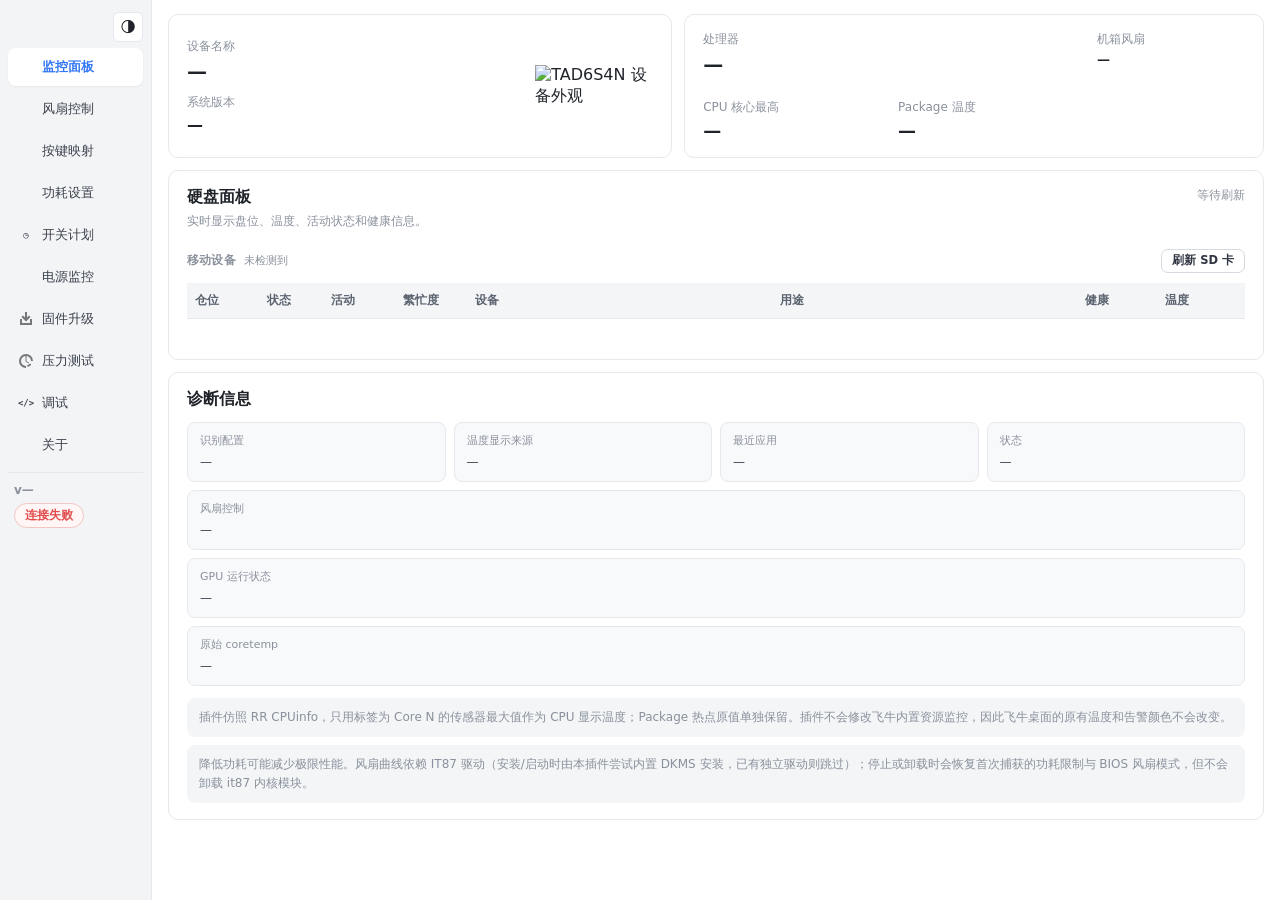
==== commit bc14e5f5: "feat(storage,ui,powerguard): 硬盘面板类型/健康/活动/暗色修正 + SMART 白名单 + 计划关机避让临近开机 + 压测自动预留 (0.10.68) 后端改动 (int" ====
--- a/app/ui/static/index.html
+++ b/app/ui/static/index.html
@@ -33,7 +33,7 @@
       } catch (error) { /* localStorage 不可用时跟随系统 */ }
     })();
   </script>
-  <link rel="stylesheet" href="styles.css?v=0.10.60">
+  <link rel="stylesheet" href="styles.css?v=0.10.68">
   <script>
     // 样式自愈：升级包后浏览器可能仍持有带长缓存的远古样式表（无 CSS 变量，
     // 表现为图表坐标线消失、文字变黑、主题切换无反应）。绕过缓存拉取服务端
@@ -61,7 +61,7 @@
           <button id="tab-gpio" type="button" role="tab" aria-selected="false" aria-controls="panel-gpio" tabindex="-1"><img src="images/panel/按键映射图标.svg" alt="">按键映射</button>
           <button id="tab-power" type="button" role="tab" aria-selected="false" aria-controls="panel-power" tabindex="-1"><img src="images/panel/功耗设置图标.svg" alt="">功耗设置</button>
           <button id="tab-schedule" type="button" role="tab" aria-selected="false" aria-controls="panel-schedule" tabindex="-1"><span class="debug-tab-icon" aria-hidden="true">◷</span>开关计划</button>
-          <button id="tab-crps" type="button" role="tab" aria-selected="false" aria-controls="panel-crps" tabindex="-1"><img src="images/panel/CRPS图标.svg" alt="">电源</button>
+          <button id="tab-crps" type="button" role="tab" aria-selected="false" aria-controls="panel-crps" tabindex="-1"><img src="images/panel/CRPS图标.svg" alt="">电源监控</button>
           <button id="tab-firmware" type="button" role="tab" aria-selected="false" aria-controls="panel-firmware" tabindex="-1"><img src="images/panel/固件升级图标.svg" alt="">固件升级</button>
           <button id="tab-stress" type="button" role="tab" aria-selected="false" aria-controls="panel-stress" tabindex="-1"><img src="images/panel/压力测试图标.svg" alt="">压力测试</button>
           <button id="tab-debug" type="button" role="tab" aria-selected="false" aria-controls="panel-debug" tabindex="-1"><span class="debug-tab-icon" aria-hidden="true">&lt;/&gt;</span>调试</button>
@@ -701,34 +701,39 @@
           <section class="card firmware-panel" aria-labelledby="firmware-bios-heading">
             <div class="panel-heading">
               <div>
-                <h2 id="firmware-bios-heading">BIOS 升级（flashrom）</h2>
-                <p>优先使用系统 flashrom 仅读写 BIOS 区域；系统缺少 flashrom 时回退到内置或上传的 Linux 版 FPT。刷写前会自动尝试备份当前 BIOS 到模块数据目录。</p>
-              </div>
-              <span id="firmware-tool-badge" class="inline-status">未检测</span>
-            </div>
-            <div class="firmware-row">
-              <label class="field">
-                <span>BIOS 镜像</span>
-                <input id="firmware-bios-file" type="file" accept=".bin,.rom,.fd,application/octet-stream">
-                <small>选择与主板匹配的完整 BIOS 镜像（1–64 MB）。刷写过程中不能断电。</small>
-              </label>
-            </div>
-            <label class="toggle firmware-confirm"><input id="firmware-bios-confirm" type="checkbox"><span></span>我已备份 BIOS，并接受刷写失败的救砖风险</label>
-            <div class="actions">
-              <button id="firmware-bios-flash" type="button" class="danger">开始刷写 BIOS</button>
-            </div>
-            <details class="firmware-advanced">
-              <summary>高级：自定义 FPT 工具</summary>
+                <h2 id="firmware-bios-heading">手动升级 BIOS</h2>
+                <p>默认隐藏，仅用于手动选择本地 BIOS 镜像刷写：优先使用系统 flashrom 仅读写 BIOS 区域，缺少 flashrom 时回退到内置或上传的 Linux 版 FPT。刷写前会自动尝试备份当前 BIOS。刷写进度日志在展开后可见，在线升级时也会自动展开。</p>
+              </div>
+              <div class="firmware-bios-heading-side">
+                <span id="firmware-tool-badge" class="inline-status">未检测</span>
+                <label class="toggle"><input id="firmware-bios-manual-toggle" type="checkbox"><span></span>显示手动升级</label>
+              </div>
+            </div>
+            <div id="firmware-bios-manual-body" hidden>
               <div class="firmware-row">
                 <label class="field">
-                  <span>FPT 工具（Linux ELF）</span>
-                  <input id="firmware-fpt-file" type="file" accept=".bin,application/octet-stream">
-                  <small>仅当系统没有 flashrom 或需要指定版本时上传。CSME 16 官方不再提供 Linux 版 FPT；Fpt.efi 是 UEFI 程序，Linux 下无法执行。</small>
-                </label>
-                <button id="firmware-fpt-upload" type="button">上传 FPT</button>
-              </div>
-            </details>
-            <pre id="firmware-bios-log" class="firmware-log" aria-live="polite">等待操作…</pre>
+                  <span>BIOS 镜像</span>
+                  <input id="firmware-bios-file" type="file" accept=".bin,.rom,.fd,application/octet-stream">
+                  <small>选择与主板匹配的完整 BIOS 镜像（1–64 MB）。刷写过程中不能断电。</small>
+                </label>
+              </div>
+              <label class="toggle firmware-confirm"><input id="firmware-bios-confirm" type="checkbox"><span></span>我已备份 BIOS，并接受刷写失败的救砖风险</label>
+              <div class="actions">
+                <button id="firmware-bios-flash" type="button" class="danger">开始刷写 BIOS</button>
+              </div>
+              <details class="firmware-advanced">
+                <summary>高级：自定义 FPT 工具</summary>
+                <div class="firmware-row">
+                  <label class="field">
+                    <span>FPT 工具（Linux ELF）</span>
+                    <input id="firmware-fpt-file" type="file" accept=".bin,application/octet-stream">
+                    <small>仅当系统没有 flashrom 或需要指定版本时上传。CSME 16 官方不再提供 Linux 版 FPT；Fpt.efi 是 UEFI 程序，Linux 下无法执行。</small>
+                  </label>
+                  <button id="firmware-fpt-upload" type="button">上传 FPT</button>
+                </div>
+              </details>
+              <pre id="firmware-bios-log" class="firmware-log" aria-live="polite">等待操作…</pre>
+            </div>
           </section>
 
           <section class="card firmware-panel" aria-labelledby="firmware-nic-heading">
@@ -779,12 +784,21 @@
               <label class="field">
                 <span>内存压力</span>
                 <div class="input-wrap"><input id="stress-memory-mb" type="number" min="64" step="64" value="512"><b>MB</b></div>
-                <small>默认 512 MB，不设固定上限；后端按当前可用内存校验并预留 256 MB</small>
+                <small>默认不预留：手填 MB（默认 512），后端按当前可用内存校验并预留 256 MB；勾选「自动预留」后按可用内存扣除 256 MB 拉满。</small>
               </label>
             </div>
+            <label class="toggle stress-memory-auto"><input id="stress-memory-auto" type="checkbox"><span></span>自动预留（可用内存 − 256 MB）</label>
             <div class="actions">
               <button id="stress-start" type="button" class="primary">开始压力测试</button>
               <button id="stress-stop" type="button" class="danger" disabled>停止</button>
+            </div>
+            <div id="stress-off-warning" class="stress-off-warning" role="alert" hidden>
+              <span class="warning-icon" aria-hidden="true">!</span>
+              <div>
+                <strong>风扇处于「关停」档（维修模式）</strong>
+                <p>压力测试会持续升温，而关停档下风扇不会自动起转、超温只蜂鸣报警，可能造成硬件损坏。关停前的三条曲线已记录，可立即恢复。</p>
+              </div>
+              <button id="stress-off-restore" type="button" class="primary">恢复关停前状态</button>
             </div>
             <p id="stress-status-text" class="message" role="status" aria-live="polite">未开始</p>
             <p id="stress-gpu-hint" class="inline-status">GPU 压测由后端通过 VAAPI 调用核显（需 root 权限）。</p>
@@ -1086,6 +1100,6 @@
       </footer>
     </div>
   </div>
-  <script src="app.js?v=0.10.60" defer></script>
+  <script src="app.js?v=0.10.68" defer></script>
 </body>
 </html>
--- a/app/ui/static/styles.css
+++ b/app/ui/static/styles.css
@@ -666,15 +666,46 @@
 .storage-visual-slot.is-empty .storage-slot-text span { display: none; }
 
 .storage-visual-front .storage-visual-slot { width: 12.5%; height: 67.8%; top:  47.85%; }
-/* 前置仓固定三行槽位（数字/状态/温度，与 M.2 的状态在上、温度在下一致）：
-   各行锚定固定高度，温度为空或空仓也保留槽位，空仓的"空置"与在位盘的
-   状态词对齐在同一行 */
+/* 前置仓固定四行槽位（数字/HDD/状态/健康/温度），绝对定位锚定：
+   新增健康状态行只改自己的 top，不动其他行位置 */
 .storage-visual-front .storage-slot-text b {
   position: absolute;
   left: 0;
   right: 0;
   top: 12%;
 }
+.storage-visual-front .storage-slot-text .slot-type {
+  position: absolute;
+  left: 0;
+  right: 0;
+  top: 28%;
+  text-align: center;
+  font-style: normal;
+  font-size: 9px;
+  font-weight: 600;
+  letter-spacing: 1px;
+  color: var(--muted);
+  line-height: 1;
+}
+.storage-visual-front .storage-slot-text small:not(.health-label) {
+  position: absolute;
+  left: 0;
+  right: 0;
+  top: 36%;
+}
+.storage-visual-front .storage-slot-text .health-label {
+  position: absolute;
+  left: 0;
+  right: 0;
+  top: 50%;
+  text-align: center;
+  font-size: 9px;
+  font-weight: 500;
+  line-height: 1;
+  color: var(--label);
+}
+.storage-visual-front .storage-slot-text .health-label.is-warning { color: var(--danger); }
+.storage-visual-front .storage-slot-text .health-label.is-unknown { color: var(--muted); }
 .storage-visual-front .storage-slot-text span {
   position: absolute;
   left: 0;
@@ -682,12 +713,6 @@
   top: 66%;
   white-space: pre-line;
   line-height: 1.05;
-}
-.storage-visual-front .storage-slot-text small {
-  position: absolute;
-  left: 0;
-  right: 0;
-  top: 36%;
 }
 .storage-visual-front .storage-visual-slot[data-slot="front-6"] { left: 15.5%; }
 .storage-visual-front .storage-visual-slot[data-slot="front-5"] { left: 29.3%; }
@@ -2121,6 +2146,15 @@
 .firmware-row > button { margin-bottom: 1px; }
 .firmware-confirm { margin: 2px 0 10px; white-space: normal; }
 
+/* 手动升级 BIOS 标题右侧：工具徽标与「显示手动升级」开关纵向排列 */
+.firmware-bios-heading-side {
+  display: flex;
+  flex-direction: column;
+  flex: 0 0 auto;
+  align-items: flex-end;
+  gap: 8px;
+}
+
 .firmware-nic-status {
   display: grid;
   grid-template-columns: repeat(3, minmax(0, 1fr));
@@ -2182,6 +2216,27 @@
   grid-template-columns: repeat(2, minmax(0, 1fr));
   margin-bottom: 12px;
 }
+
+.stress-memory-auto { margin: 0 0 12px; white-space: normal; }
+
+/* 压测期间检测到风扇关停档时的告警条：只在压力测试启用/运行时出现 */
+.stress-off-warning {
+  display: flex;
+  gap: 10px;
+  align-items: center;
+  margin: 12px 0;
+  padding: 12px 14px;
+  border: 1px solid #f0b8b5;
+  border-radius: var(--radius);
+  color: #a73430;
+  background: #fff1f0;
+}
+
+.stress-off-warning[hidden] { display: none; }
+.stress-off-warning > div { flex: 1 1 auto; min-width: 0; }
+.stress-off-warning strong { display: block; margin: 1px 0 4px; font-size: 13px; }
+.stress-off-warning p { margin: 0; color: #9a4b47; font-size: 12px; line-height: 1.55; }
+.stress-off-warning > button { flex: 0 0 auto; }
 
 .stress-metrics {
   display: grid;
@@ -2536,8 +2591,27 @@
 [data-theme="dark"] .storage-chip.tone-idle { color: #aab3c2; border-color: #3d434e; background: var(--surface-muted); }
 [data-theme="dark"] .storage-chip.tone-temp { color: var(--text-body); border-color: var(--line-strong); background: var(--surface-muted); }
 [data-theme="dark"] .storage-chip.tone-muted { color: var(--muted); border-color: var(--line-strong); background: var(--surface-muted); }
+/* 硬盘面板 SVG 面板底图（4M2 / 6SATA）原始色值偏亮，
+   暗色主题下降到 72% 亮度、略微降饱和，避免在深背景上刺眼。 */
+[data-theme="dark"] .storage-visual-base { filter: brightness(0.72) saturate(0.85); }
+/* 各 tone 槽位覆盖图在暗色下分别微调：
+   - red（报警）：保持 1.0 醒目，略提亮保证深底上可见
+   - green（健康）：降到 0.85，不抢红色报警风头
+   - blue（休眠）：降到 0.80，暗底上不会太亮
+   - gray（空置/未使用）：原色本来就淡，只做轻微降噪
+   - empty（空仓托盘）：降到 0.72 跟底图统一 */
+[data-theme="dark"] .storage-visual-slot.tone-red   .storage-slot-overlay { filter: brightness(1.05) saturate(1.0); }
+[data-theme="dark"] .storage-visual-slot.tone-green .storage-slot-overlay { filter: brightness(0.85) saturate(0.9); }
+[data-theme="dark"] .storage-visual-slot.tone-blue  .storage-slot-overlay { filter: brightness(0.80) saturate(0.9); }
+[data-theme="dark"] .storage-visual-slot.tone-gray  .storage-slot-overlay { filter: brightness(0.95); }
+[data-theme="dark"] .storage-visual-slot.tone-empty .storage-slot-overlay { filter: brightness(0.72) saturate(0.85); }
+/* 设备外观图（设备名称卡片 + 关于页）跟硬盘底图同素材级亮度 */
+[data-theme="dark"] .device-identity img,
+[data-theme="dark"] .about-heading img { filter: brightness(0.72) saturate(0.85); }
 [data-theme="dark"] .fan-driver-warning { color: #e2a49f; border-color: #6b3532; background: #2c1615; }
 [data-theme="dark"] .fan-driver-warning p { color: #e2a49f; }
+[data-theme="dark"] .stress-off-warning { color: #e2a49f; border-color: #6b3532; background: #2c1615; }
+[data-theme="dark"] .stress-off-warning p { color: #e2a49f; }
 [data-theme="dark"] .fan-driver-warning a { color: #f0918a; }
 [data-theme="dark"] .script-risk-notice { color: #e2a49f; background: #2c1615; }
 [data-theme="dark"] .gpio-script-card .delete-script { color: #f39a9a; border-color: #6b3532; background: #2c1615; }
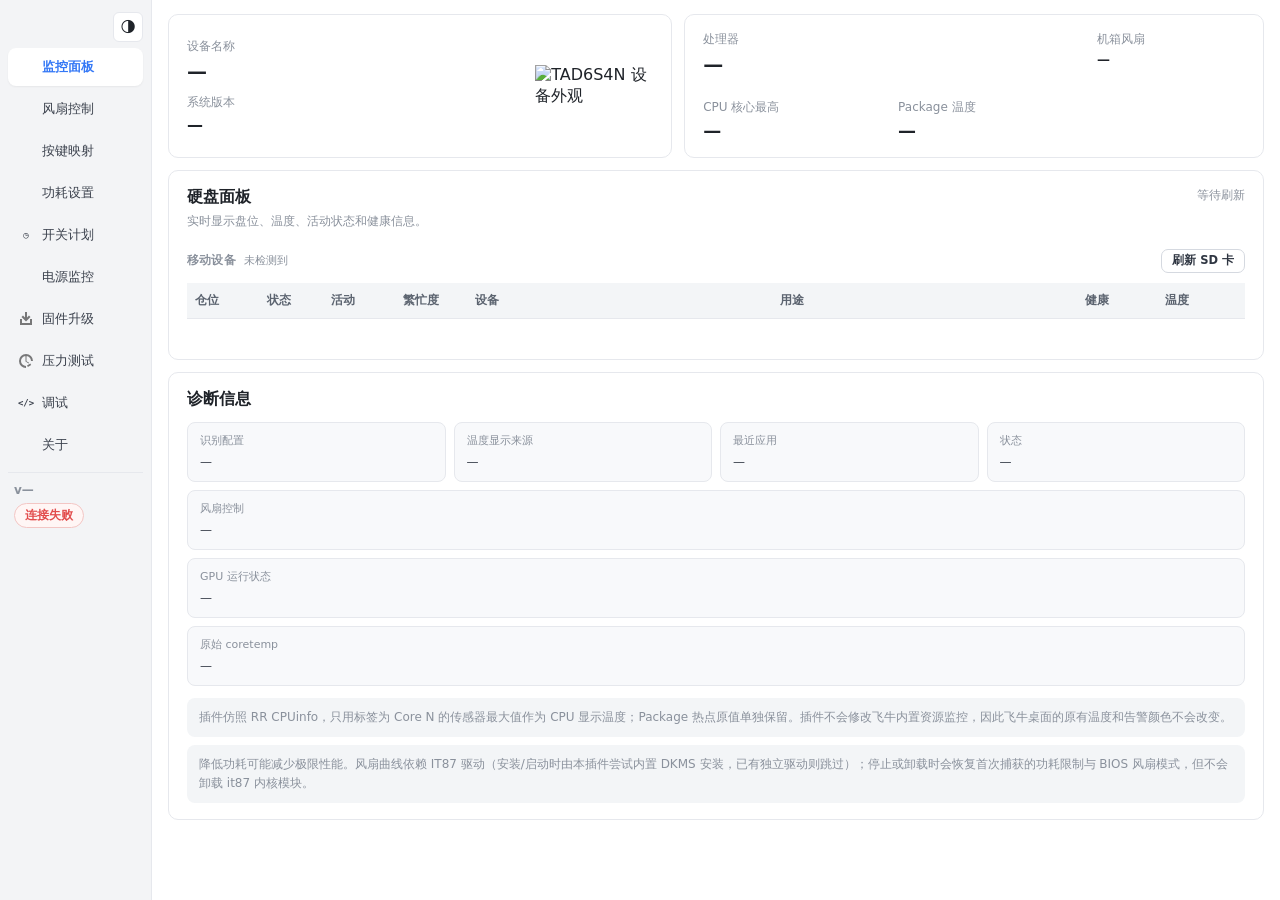
==== commit 3daeb401: "feat(firmware,storage): 刷写双重对话框确认 + flashrom 自动下载 + M.2 面板退回三行旧版（0.10.71） - 固件面板改版：删除两段说明文字与三处确认复选框，" ====
--- a/app/ui/static/index.html
+++ b/app/ui/static/index.html
@@ -33,7 +33,7 @@
       } catch (error) { /* localStorage 不可用时跟随系统 */ }
     })();
   </script>
-  <link rel="stylesheet" href="styles.css?v=0.10.68">
+  <link rel="stylesheet" href="styles.css?v=0.10.71">
   <script>
     // 样式自愈：升级包后浏览器可能仍持有带长缓存的远古样式表（无 CSS 变量，
     // 表现为图表坐标线消失、文字变黑、主题切换无反应）。绕过缓存拉取服务端
@@ -677,9 +677,7 @@
             <div class="panel-heading">
               <div>
                 <h2 id="firmware-online-heading">BIOS 在线升级</h2>
-                <p>从官方资源站读取固件索引（zip.txt），按本机 CPU 型号严格匹配压缩包（N150 与 N100/N305 互刷会砖，N100 与 N305 互刷也有问题，跨机型一律拦截）；仅当云端构建日期比当前 BIOS 新时才允许下载刷写。</p>
-              </div>
-              <span id="bios-online-badge" class="inline-status">未检查</span>
+              </div>
             </div>
             <div class="firmware-nic-status">
               <div><span>本机型号</span><b id="bios-online-model">—</b></div>
@@ -692,21 +690,21 @@
             <div class="actions">
               <button id="bios-online-check" type="button">检查更新</button>
             </div>
-            <label class="toggle firmware-confirm"><input id="bios-online-confirm" type="checkbox"><span></span>我已备份 BIOS，并接受刷写失败的救砖风险</label>
             <div class="actions">
               <button id="bios-online-flash" type="button" class="danger" disabled>下载并刷写 BIOS</button>
             </div>
-          </section>
-
-          <section class="card firmware-panel" aria-labelledby="firmware-bios-heading">
+            <div class="firmware-manual-trigger">
+              <label class="toggle firmware-bios-toggle-inline"><input id="firmware-bios-manual-toggle" type="checkbox"><span></span>手动升级 BIOS</label>
+            </div>
+          </section>
+
+          <section class="card firmware-panel firmware-bios-manual-card" aria-labelledby="firmware-bios-heading" hidden>
             <div class="panel-heading">
               <div>
                 <h2 id="firmware-bios-heading">手动升级 BIOS</h2>
-                <p>默认隐藏，仅用于手动选择本地 BIOS 镜像刷写：优先使用系统 flashrom 仅读写 BIOS 区域，缺少 flashrom 时回退到内置或上传的 Linux 版 FPT。刷写前会自动尝试备份当前 BIOS。刷写进度日志在展开后可见，在线升级时也会自动展开。</p>
               </div>
               <div class="firmware-bios-heading-side">
                 <span id="firmware-tool-badge" class="inline-status">未检测</span>
-                <label class="toggle"><input id="firmware-bios-manual-toggle" type="checkbox"><span></span>显示手动升级</label>
               </div>
             </div>
             <div id="firmware-bios-manual-body" hidden>
@@ -717,7 +715,6 @@
                   <small>选择与主板匹配的完整 BIOS 镜像（1–64 MB）。刷写过程中不能断电。</small>
                 </label>
               </div>
-              <label class="toggle firmware-confirm"><input id="firmware-bios-confirm" type="checkbox"><span></span>我已备份 BIOS，并接受刷写失败的救砖风险</label>
               <div class="actions">
                 <button id="firmware-bios-flash" type="button" class="danger">开始刷写 BIOS</button>
               </div>
@@ -750,12 +747,12 @@
               <div><span>当前固件</span><b id="firmware-nic-fw">—</b></div>
               <div><span>PSID</span><b id="firmware-nic-psid">—</b></div>
               <div><span>MFT 工具</span><b id="firmware-nic-mft">—</b></div>
-              <div><span>目标固件</span><b id="firmware-nic-target">—</b></div>
+              <div><span>线上固件</span><b id="firmware-nic-target">—</b></div>
             </div>
             <p id="firmware-nic-hint" class="inline-status">正在读取网卡状态…</p>
-            <label class="toggle firmware-confirm"><input id="firmware-nic-confirm" type="checkbox"><span></span>我已确认网卡型号为 MCX4421A-ACQ，并接受刷写后的断电要求</label>
-            <div class="actions">
-              <button id="firmware-nic-flash" type="button" class="danger">开始升级网卡固件</button>
+            <div class="actions firmware-nic-actions">
+              <button id="firmware-nic-flash" type="button" class="primary">开始升级网卡固件</button>
+              <button id="firmware-nic-flash-force" type="button" class="danger" hidden>使用强制命令升级</button>
             </div>
             <pre id="firmware-nic-log" class="firmware-log" aria-live="polite">等待操作…</pre>
           </section>
@@ -1100,6 +1097,6 @@
       </footer>
     </div>
   </div>
-  <script src="app.js?v=0.10.68" defer></script>
+  <script src="app.js?v=0.10.71" defer></script>
 </body>
 </html>
--- a/app/ui/static/styles.css
+++ b/app/ui/static/styles.css
@@ -2146,13 +2146,47 @@
 .firmware-row > button { margin-bottom: 1px; }
 .firmware-confirm { margin: 2px 0 10px; white-space: normal; }
 
-/* 手动升级 BIOS 标题右侧：工具徽标与「显示手动升级」开关纵向排列 */
+/* 手动升级 BIOS 标题右侧：工具徽标纵向排列（开关已内联到 h2 后面） */
 .firmware-bios-heading-side {
   display: flex;
   flex-direction: column;
   flex: 0 0 auto;
   align-items: flex-end;
   gap: 8px;
+}
+
+/* BIOS 在线升级卡底部的"手动升级 BIOS"开关：独立一行，左对齐 */
+.firmware-manual-trigger {
+  display: flex;
+  justify-content: flex-start;
+  margin-top: 6px;
+  padding-top: 6px;
+  border-top: 1px dashed var(--border);
+}
+
+/* 网卡固件卡按钮区：与上方 hint 拉开距离，强制升级按钮大红色 */
+.firmware-nic-actions {
+  margin-top: 14px;
+}
+.firmware-nic-actions .danger {
+  background: #c0282b !important;
+  color: #fff !important;
+  border: 1px solid #a02023;
+  font-weight: 600;
+}
+.firmware-nic-actions .danger:hover:not(:disabled) {
+  background: #d63034 !important;
+}
+
+/* 原来标题行内联样式保留，开关在标题里时用 */
+.firmware-bios-toggle-inline {
+  display: inline-flex;
+  align-items: center;
+  gap: 6px;
+  margin-left: 0;
+  font-size: 14px;
+  font-weight: normal;
+  cursor: pointer;
 }
 
 .firmware-nic-status {
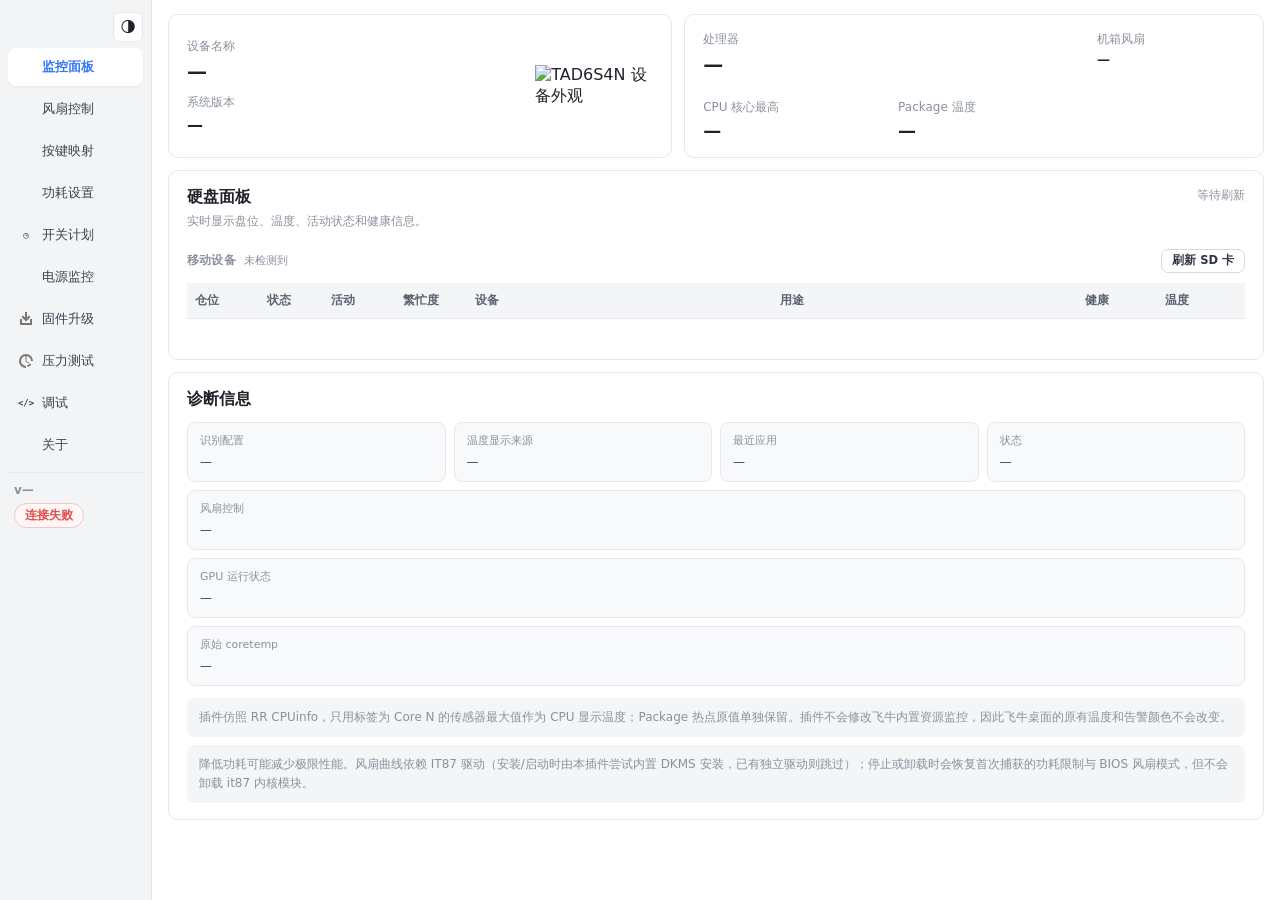
==== commit 5bf802b0: "fix(firmware): flashrom 下载包换成低依赖自编译版，修客户机缺 libftdi1 跑不起来（0.10.72） - 那台 N305 测试机自动下载的 flashrom 启动失败：e" ====
--- a/app/ui/static/index.html
+++ b/app/ui/static/index.html
@@ -1,4 +1,4 @@
-<!doctype html>
+﻿<!doctype html>
 <html lang="zh-CN">
 <head>
   <meta charset="utf-8">
@@ -33,7 +33,7 @@
       } catch (error) { /* localStorage 不可用时跟随系统 */ }
     })();
   </script>
-  <link rel="stylesheet" href="styles.css?v=0.10.71">
+  <link rel="stylesheet" href="styles.css?v=0.10.72">
   <script>
     // 样式自愈：升级包后浏览器可能仍持有带长缓存的远古样式表（无 CSS 变量，
     // 表现为图表坐标线消失、文字变黑、主题切换无反应）。绕过缓存拉取服务端
@@ -1097,6 +1097,6 @@
       </footer>
     </div>
   </div>
-  <script src="app.js?v=0.10.71" defer></script>
+  <script src="app.js?v=0.10.72" defer></script>
 </body>
 </html>
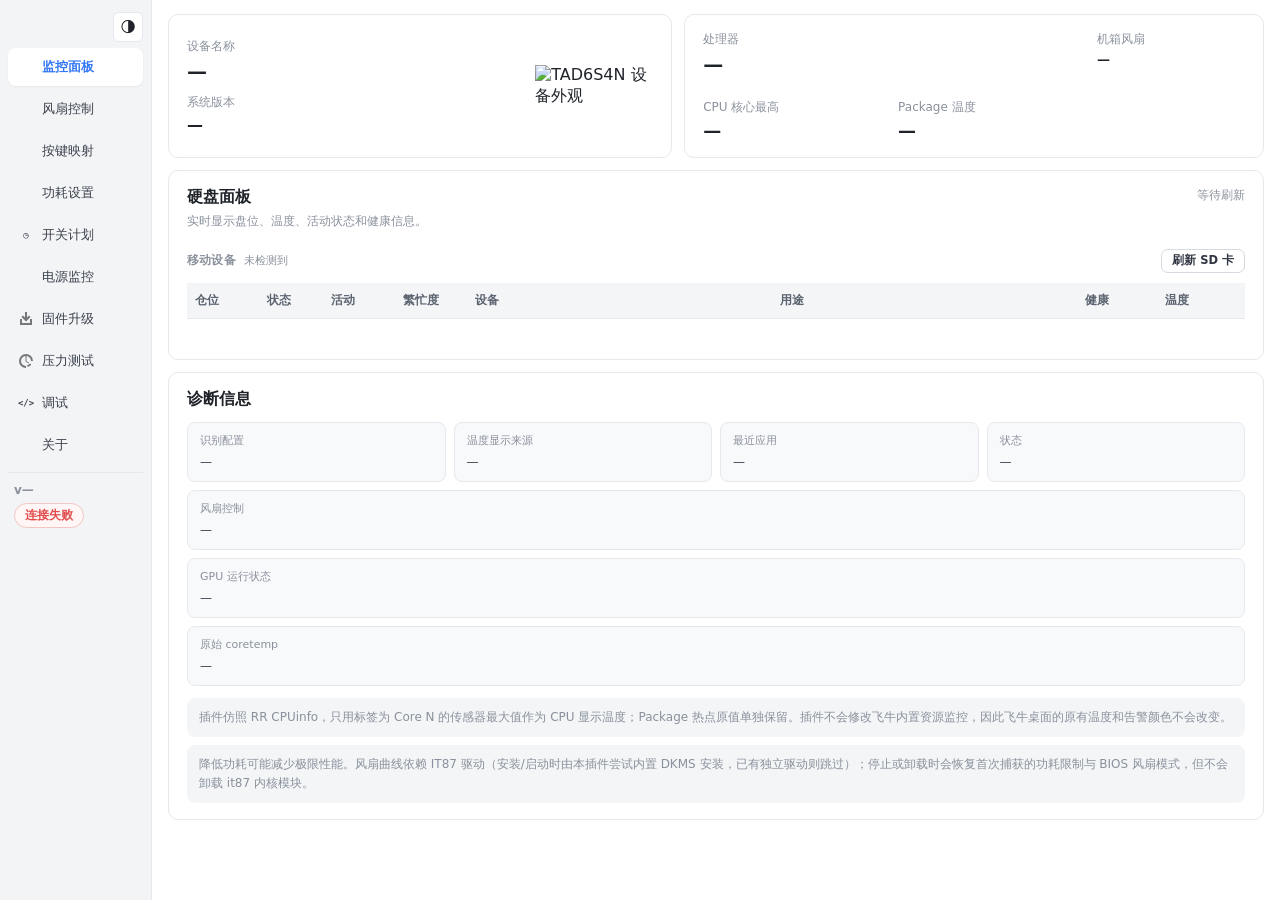
==== commit d0a6b5bb: "fix(firmware): 修复 BIOS 在线刷写「缺少刷写确认」误拒（0.10.75） - 根因：handleBIOSOnlineFlash 显式调用 r.ParseForm()，Go 的 Pa" ====
--- a/app/ui/static/index.html
+++ b/app/ui/static/index.html
@@ -33,7 +33,7 @@
       } catch (error) { /* localStorage 不可用时跟随系统 */ }
     })();
   </script>
-  <link rel="stylesheet" href="styles.css?v=0.10.72">
+  <link rel="stylesheet" href="styles.css?v=0.10.75">
   <script>
     // 样式自愈：升级包后浏览器可能仍持有带长缓存的远古样式表（无 CSS 变量，
     // 表现为图表坐标线消失、文字变黑、主题切换无反应）。绕过缓存拉取服务端
@@ -751,7 +751,8 @@
             </div>
             <p id="firmware-nic-hint" class="inline-status">正在读取网卡状态…</p>
             <div class="actions firmware-nic-actions">
-              <button id="firmware-nic-flash" type="button" class="primary">开始升级网卡固件</button>
+              <button id="firmware-nic-mft-install" type="button" hidden>安装 MFT 工具</button>
+              <button id="firmware-nic-flash" type="button" class="primary" hidden>开始升级网卡固件</button>
               <button id="firmware-nic-flash-force" type="button" class="danger" hidden>使用强制命令升级</button>
             </div>
             <pre id="firmware-nic-log" class="firmware-log" aria-live="polite">等待操作…</pre>
@@ -1097,6 +1098,6 @@
       </footer>
     </div>
   </div>
-  <script src="app.js?v=0.10.72" defer></script>
+  <script src="app.js?v=0.10.75" defer></script>
 </body>
 </html>
--- a/app/ui/static/styles.css
+++ b/app/ui/static/styles.css
@@ -2167,6 +2167,7 @@
 /* 网卡固件卡按钮区：与上方 hint 拉开距离，强制升级按钮大红色 */
 .firmware-nic-actions {
   margin-top: 14px;
+  justify-content: flex-end;
 }
 .firmware-nic-actions .danger {
   background: #c0282b !important;
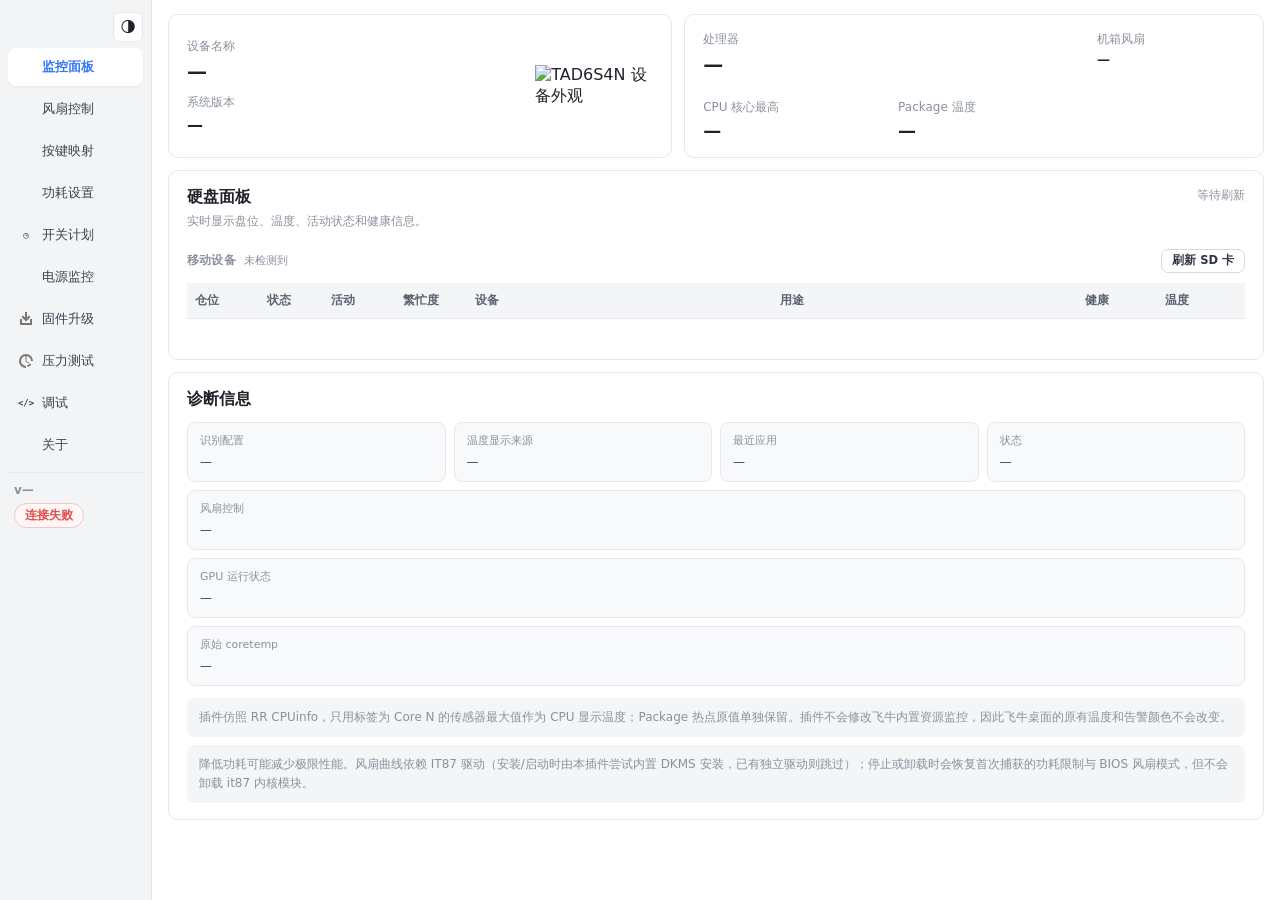
==== commit 614ab16b: "feat(crps): 连线图文案修正，首次打开未识别到信号自动弹出引导（0.10.76） - 「硬盘背板」更正为「电源背板」（连线图说明文字与图片 alt） - 首次打开电源监控页且 GPIO 未配" ====
--- a/app/ui/static/index.html
+++ b/app/ui/static/index.html
@@ -33,7 +33,7 @@
       } catch (error) { /* localStorage 不可用时跟随系统 */ }
     })();
   </script>
-  <link rel="stylesheet" href="styles.css?v=0.10.75">
+  <link rel="stylesheet" href="styles.css?v=0.10.76">
   <script>
     // 样式自愈：升级包后浏览器可能仍持有带长缓存的远古样式表（无 CSS 变量，
     // 表现为图表坐标线消失、文字变黑、主题切换无反应）。绕过缓存拉取服务端
@@ -1098,6 +1098,6 @@
       </footer>
     </div>
   </div>
-  <script src="app.js?v=0.10.75" defer></script>
+  <script src="app.js?v=0.10.76" defer></script>
 </body>
 </html>
